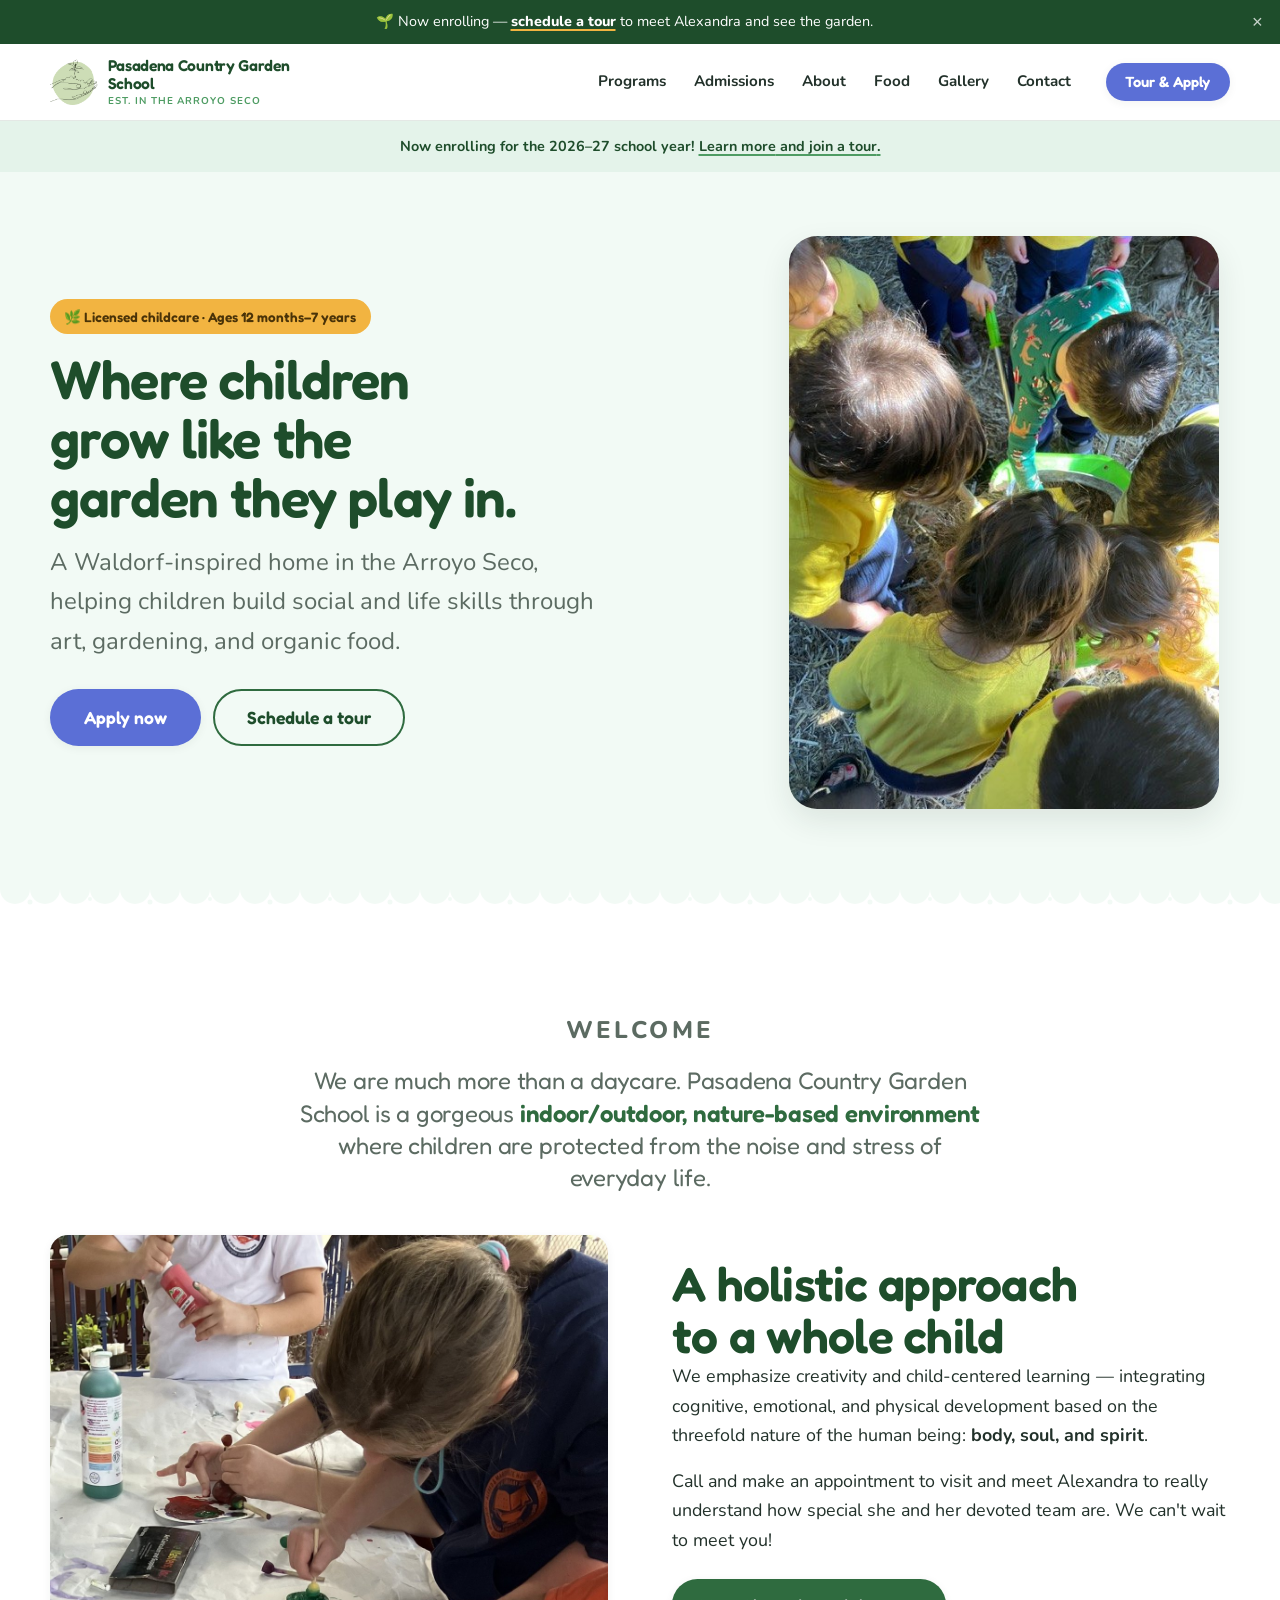
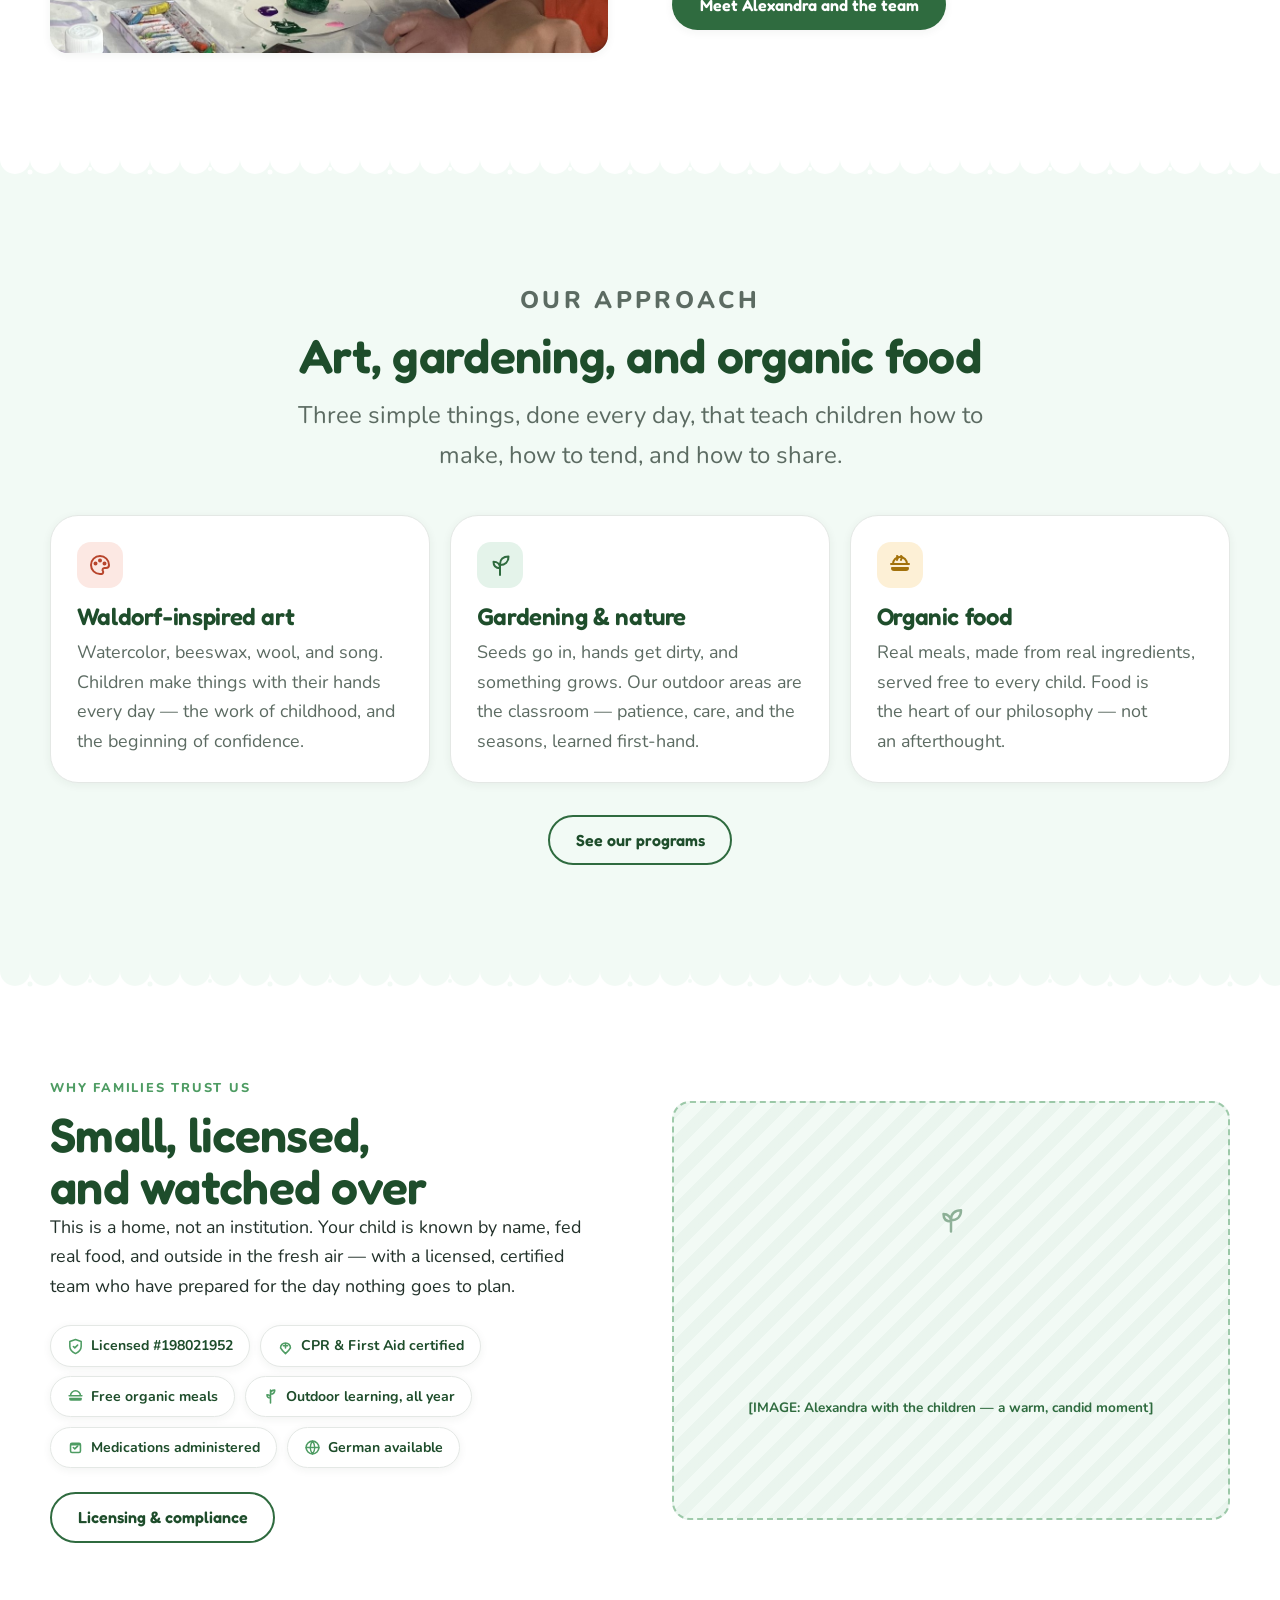
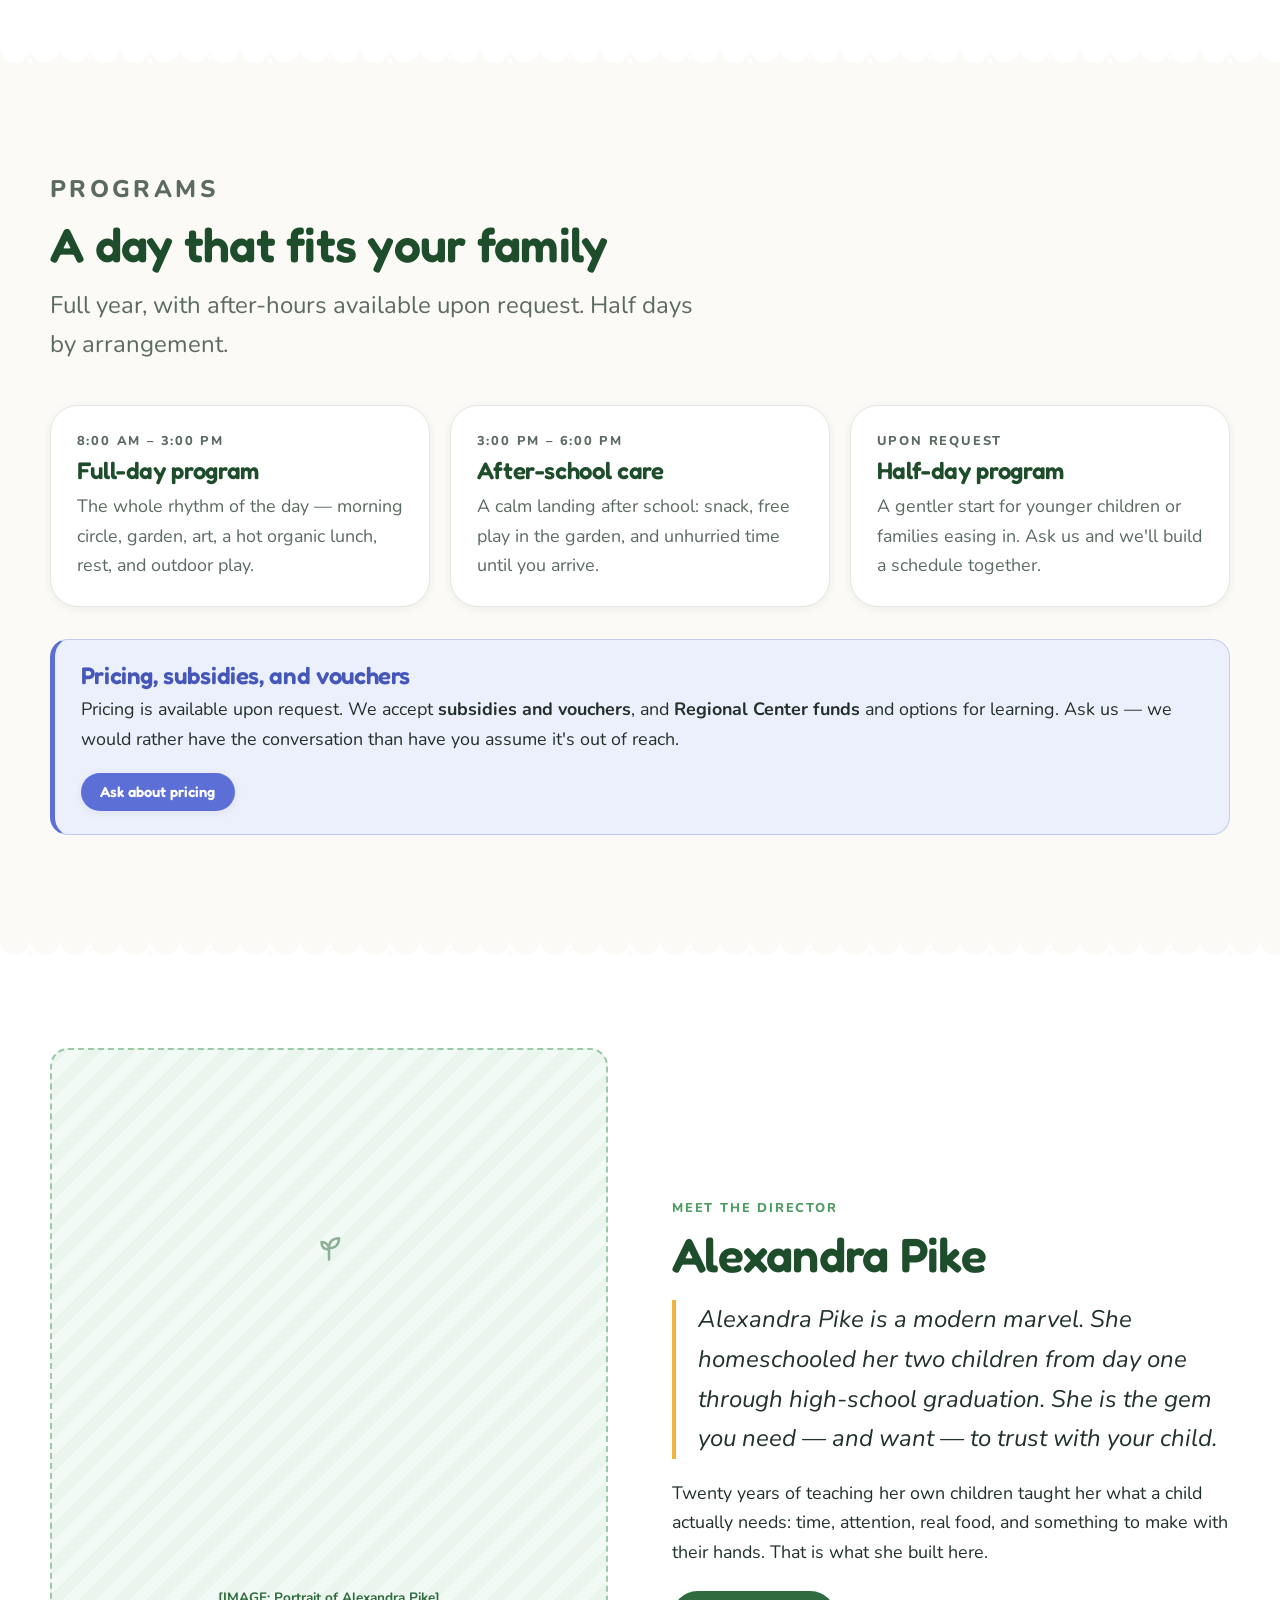
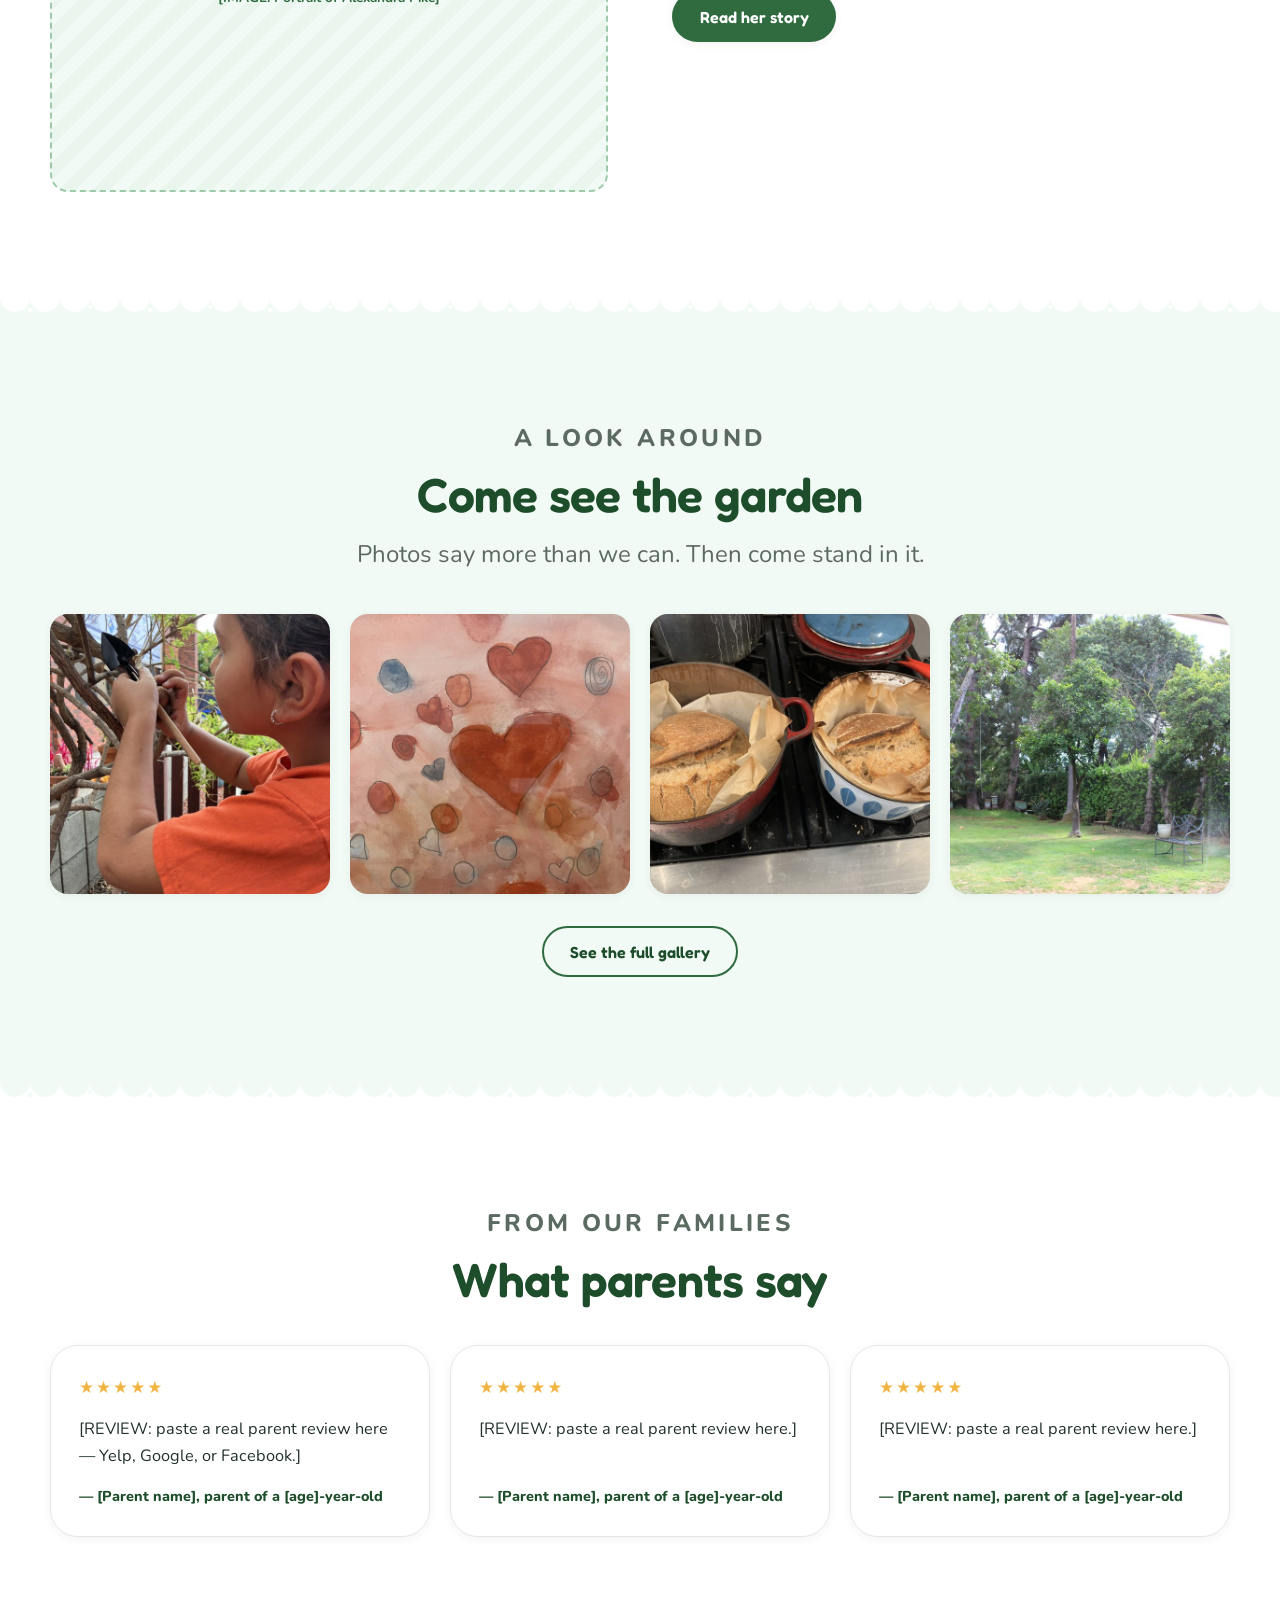
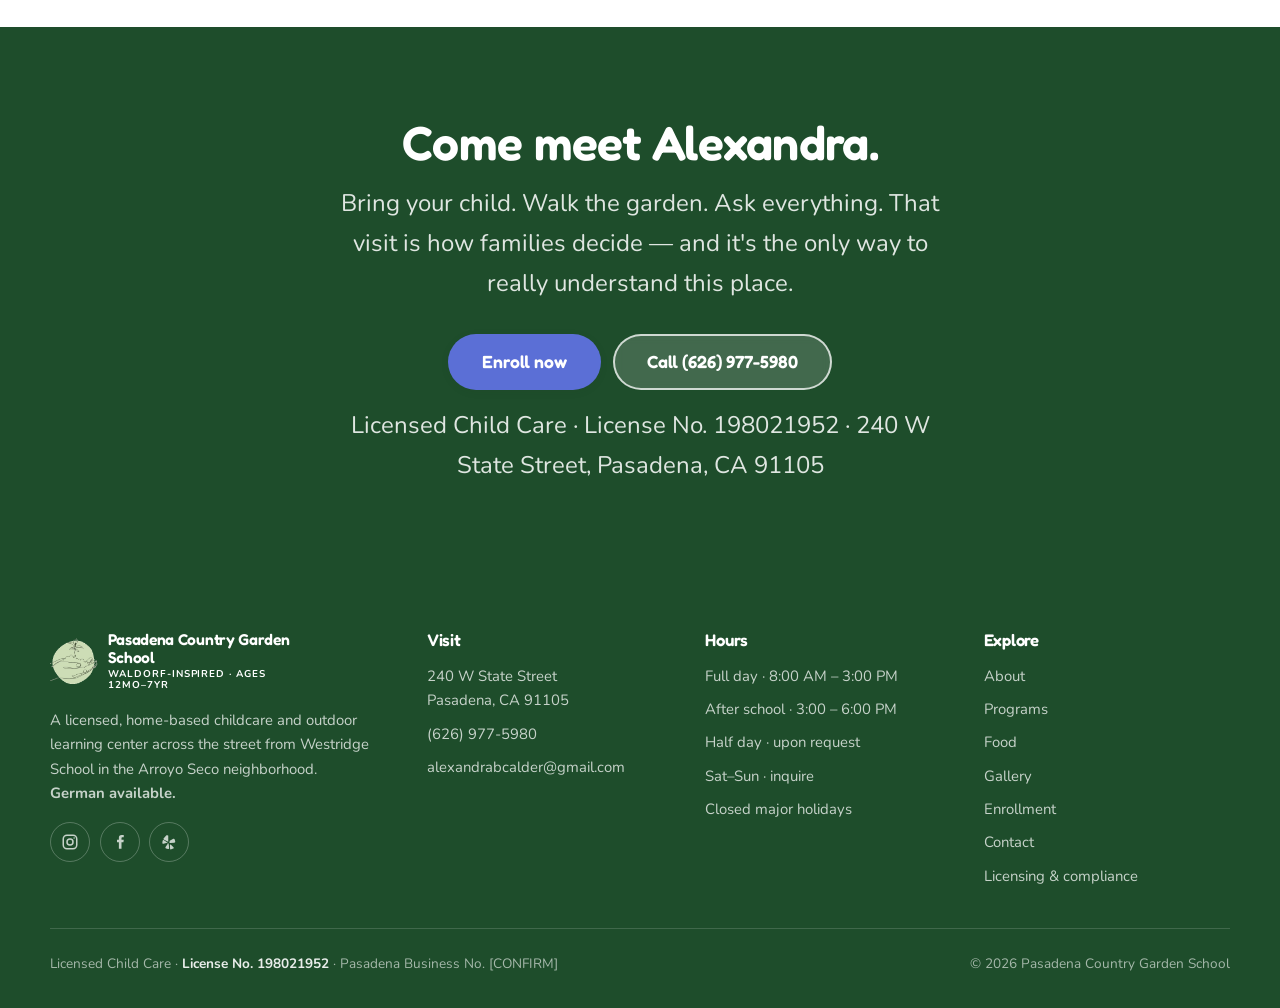
==== index.html @ c466c4c7 "Remove radishes and garden-beds-walkway; shift the treehouse crop right Gallery is now 13 photos. Bo" ====
<!DOCTYPE html>
<html lang="en">
<head>
<meta charset="utf-8">
<meta name="viewport" content="width=device-width, initial-scale=1">
<title>Pasadena Country Garden School | Waldorf-Inspired Preschool &amp; Outdoor Learning in Pasadena, CA</title>
<meta name="description" content="A Waldorf-inspired, nature-based licensed childcare &amp; preschool in Pasadena (Arroyo Seco) — art, gardening, organic food, ages 12mo–7yr. German available. Schedule a tour.">
<link rel="canonical" href="https://pasadenacountrygardenschool.com/">
<meta property="og:type" content="website">
<meta property="og:title" content="Pasadena Country Garden School | Waldorf-Inspired Preschool in Pasadena, CA">
<meta property="og:description" content="More than a daycare — a nature-based haven where children build social and life skills through Waldorf-inspired art, gardening, and organic food. Ages 12 months–7 years.">
<meta property="og:image" content="https://pasadenacountrygardenschool.com/assets/img/og-card.jpg">
<meta name="theme-color" content="#2f6b3f">
<link rel="icon" href="assets/img/favicon-32.png" sizes="32x32">
<link rel="apple-touch-icon" href="assets/img/favicon-180.png">
<link rel="preconnect" href="https://fonts.googleapis.com">
<link rel="preconnect" href="https://fonts.gstatic.com" crossorigin>
<link href="https://fonts.googleapis.com/css2?family=Fredoka:wght@400;500;600&family=Nunito:ital,wght@0,400;0,700;0,800;1,400&display=swap" rel="stylesheet">
<link rel="stylesheet" href="assets/css/styles.css">
<!-- Scroll reveals are gated on this class, so content stays visible if JS never runs. -->
<script>document.documentElement.classList.add("js");</script>
<script type="application/ld+json">
{
  "@context": "https://schema.org",
  "@type": ["Preschool", "ChildCare"],
  "name": "Pasadena Country Garden School",
  "description": "Waldorf-inspired, home-based licensed childcare and outdoor learning center serving children 12 months to 7 years in the Arroyo Seco neighborhood of Pasadena.",
  "url": "https://pasadenacountrygardenschool.com/",
  "telephone": "+1-626-977-5980",
  "email": "alexandrabcalder@gmail.com",
  "image": "https://pasadenacountrygardenschool.com/assets/img/pcgs-logo.jpg",
  "address": {
    "@type": "PostalAddress",
    "streetAddress": "240 W State Street",
    "addressLocality": "Pasadena",
    "addressRegion": "CA",
    "postalCode": "91105",
    "addressCountry": "US"
  },
  "geo": { "@type": "GeoCoordinates", "latitude": 34.1255, "longitude": -118.1555 },
  "founder": { "@type": "Person", "name": "Alexandra Pike", "jobTitle": "Owner &amp; Director" },
  "areaServed": "Pasadena, California",
  "knowsLanguage": ["en", "de"],
  "identifier": {
    "@type": "PropertyValue",
    "name": "California Child Care License Number",
    "value": "198021952"
  },
  "audience": {
    "@type": "PeopleAudience",
    "suggestedMinAge": 1,
    "suggestedMaxAge": 7
  },
  "openingHoursSpecification": [{
    "@type": "OpeningHoursSpecification",
    "dayOfWeek": ["Monday", "Tuesday", "Wednesday", "Thursday", "Friday"],
    "opens": "08:00",
    "closes": "18:00"
  }]
}
</script>
</head>
<body>
<a class="skip-link" href="#main">Skip to content</a>

<!-- ═══ ANNOUNCEMENT BAR ═══════════════════════════════════════════════════
     EDIT ME: change the text below whenever you have news. When an Open House
     is scheduled, put the date here. Parents who dismiss it will see it again
     as soon as you change the wording.
     ════════════════════════════════════════════════════════════════════ -->
<div class="announce" data-announce>
  <div class="announce__inner">
    <p>🌱 Now enrolling — <a href="contact.html">schedule a tour</a><span class="u-sm-hide"> to meet Alexandra and see the garden</span>.</p>
    <button class="announce__close" data-announce-close aria-label="Dismiss announcement">&times;</button>
  </div>
</div>

<header class="header">
  <div class="wrap header__inner">
    <a class="logo" href="index.html" aria-label="Pasadena Country Garden School — home">
      <img class="logo__mark" src="assets/img/logo-mark.png" alt="" width="167" height="160">
      <span class="logo__text">Pasadena Country Garden School<span>Est. in the Arroyo Seco</span></span>
    </a>

    <button class="nav-toggle" data-nav-toggle aria-expanded="false" aria-controls="nav" aria-label="Open menu"><span></span></button>

    <nav class="nav" id="nav" data-nav aria-label="Main">
      <a href="programs.html">Programs</a>
      <a href="registration.html">Admissions</a>
      <a href="about.html">About</a>
      <a href="food.html">Food</a>
      <a href="gallery.html">Gallery</a>
      <a href="contact.html">Contact</a>
      <a class="btn btn--primary btn--sm" href="https://schools.mybrightwheel.com/forms/53537db1-8987-4338-88eb-092476c12521/self-service" target="_blank" rel="noopener">Tour &amp; Apply</a>
    </nav>

    <a class="btn btn--primary btn--sm btn--nav" href="https://schools.mybrightwheel.com/forms/53537db1-8987-4338-88eb-092476c12521/self-service" target="_blank" rel="noopener">Tour &amp; Apply</a>
  </div>
</header>

<!-- Mint enrolling strip -->
<div class="strip">
  Now enrolling for<span class="u-sm-hide"> the</span> 2026–27<span class="u-sm-hide"> school year</span>! <a href="registration.html">Learn more<span class="u-sm-hide"> and join a tour</span>.</a>
</div>

<main id="main">

  <!-- ═══ HERO ══════════════════════════════════════════════════════════ -->
  <section class="hero">
    <div class="wrap hero__inner">
      <div class="hero__body">
        <p class="hero__eyebrow">🌿 Licensed childcare · Ages 12 months–7 years</p>
        <h1>Where children grow like the garden they play in.</h1>
        <p class="hero__sub">A Waldorf-inspired home in the Arroyo Seco, helping children build social and life skills through art, gardening, and organic food.</p>
        <div class="hero__cta">
          <a class="btn btn--primary btn--lg" href="https://schools.mybrightwheel.com/forms/53537db1-8987-4338-88eb-092476c12521/self-service" target="_blank" rel="noopener">Apply now</a>
          <a class="btn btn--outline btn--lg" href="contact.html">Schedule a tour</a>
        </div>
      </div>
      <figure class="hero__figure">
        <!-- Shown whole and uncropped. Swap the src for a higher-resolution
             original of this shot if one turns up — nothing else needs to change. -->
        <img src="assets/img/hero-lots-of-heads.jpg"
             alt="Children in yellow shirts crowded around a wheelbarrow, digging together in the garden"
             width="480" height="640" fetchpriority="high">
      </figure>
    </div>
  </section>

  <div class="gardenrow" style="--row-over: var(--green-050); --row-under: var(--white);" aria-hidden="true"></div>

  <!-- ═══ MORE THAN A DAYCARE ═══════════════════════════════════════════ -->
  <section class="section">
    <div class="wrap">
      <div class="section__head section__head--center" data-reveal>
        <p class="eyebrow">Welcome</p>
        <p class="message">We are much more than a daycare. Pasadena Country Garden School is a gorgeous <strong>indoor/outdoor, nature-based environment</strong> where children are protected from the noise and stress of everyday life.</p>
      </div>
      <div class="split" data-reveal>
        <div class="split__media">
          <img class="photo" src="assets/img/children-painting.jpg"
               alt="Two children painting at the art table, one leaning in to load a brush with green paint beside a palette of colours"
               width="1200" height="900" loading="lazy">
        </div>
        <div class="split__body">
          <h2>A holistic approach to a whole child</h2>
          <p>We emphasize creativity and child-centered learning — integrating cognitive, emotional, and physical development based on the threefold nature of the human being: <strong>body, soul, and spirit</strong>.</p>
          <p>Call and make an appointment to visit and meet Alexandra to really understand how special she and her devoted team are. We can't wait to meet you!</p>
          <a class="btn btn--green" href="about.html">Meet Alexandra and the team</a>
        </div>
      </div>
    </div>
  </section>

  <div class="gardenrow" style="--row-over: var(--white); --row-under: var(--green-050);" aria-hidden="true"></div>

  <!-- ═══ THE THREE ROOTS: ART · GARDENING · FOOD ═══════════════════════ -->
  <section class="section section--tint">
    <div class="wrap">
      <div class="section__head section__head--center" data-reveal>
        <p class="eyebrow">Our approach</p>
        <h2>Art, gardening, and organic food</h2>
        <p>Three simple things, done every day, that teach children how to make, how to tend, and how to share.</p>
      </div>
      <div class="grid grid--3" data-reveal>
        <article class="card card--lift">
          <div class="card__icon card__icon--coral">
            <svg viewBox="0 0 24 24" fill="none" stroke="currentColor" stroke-width="2" stroke-linecap="round" stroke-linejoin="round" aria-hidden="true"><path d="M12 21a9 9 0 1 1 9-9c0 1.7-1.3 3-3 3h-1.5a2 2 0 0 0-1.4 3.4A2 2 0 0 1 13.7 21H12Z"/><circle cx="7.5" cy="10.5" r="1"/><circle cx="12" cy="7.5" r="1"/><circle cx="16.5" cy="10.5" r="1"/></svg>
          </div>
          <h3>Waldorf-inspired art</h3>
          <p>Watercolor, beeswax, wool, and song. Children make things with their hands every day — the work of childhood, and the beginning of confidence.</p>
        </article>
        <article class="card card--lift">
          <div class="card__icon">
            <svg viewBox="0 0 24 24" fill="none" stroke="currentColor" stroke-width="2" stroke-linecap="round" stroke-linejoin="round" aria-hidden="true"><path d="M12 22V11"/><path d="M12 11c0-4.4 3.2-7.5 8.5-7.5 0 5.3-3.2 8.5-8.5 8.5Z"/><path d="M12 15c0-3.6-2.6-6.2-6.5-6.2 0 4.1 2.6 6.4 6.5 6.4Z"/></svg>
          </div>
          <h3>Gardening &amp; nature</h3>
          <p>Seeds go in, hands get dirty, and something grows. Our outdoor areas are the classroom — patience, care, and the seasons, learned first-hand.</p>
        </article>
        <article class="card card--lift">
          <div class="card__icon card__icon--sun">
            <svg viewBox="0 0 24 24" fill="none" stroke="currentColor" stroke-width="2" stroke-linecap="round" stroke-linejoin="round" aria-hidden="true"><path d="M3 11h18"/><path d="M5 11a7 7 0 0 1 14 0"/><path d="M4 15h16a2 2 0 0 1-2 2H6a2 2 0 0 1-2-2Z"/><path d="M9 7c0-1 1-1.5 1-2.5S9 3 9 3"/><path d="M13 7c0-1 1-1.5 1-2.5S13 3 13 3"/></svg>
          </div>
          <h3>Organic food</h3>
          <p>Real meals, made from real ingredients, served free to every child. Food is the heart of our philosophy — not an afterthought.</p>
        </article>
      </div>
      <p style="text-align:center;margin-top:2rem" data-reveal>
        <a class="btn btn--outline" href="programs.html">See our programs</a>
      </p>
    </div>
  </section>

  <div class="gardenrow" style="--row-over: var(--green-050); --row-under: var(--white);" aria-hidden="true"></div>

  <!-- ═══ WHY FAMILIES TRUST US ════════════════════════════════════════ -->
  <section class="section">
    <div class="wrap">
      <div class="split split--media-right">
        <div class="split__media" data-reveal>
          <!-- [IMAGE: Alexandra with children, or a warm classroom moment] -->
          <div class="ph ph--4x3">[IMAGE: Alexandra with the children — a warm, candid moment]</div>
        </div>
        <div class="split__body" data-reveal>
          <p class="eyebrow">Why families trust us</p>
          <h2>Small, licensed, and watched over</h2>
          <p>This is a home, not an institution. Your child is known by name, fed real food, and outside in the fresh air — with a licensed, certified team who have prepared for the day nothing goes to plan.</p>
          <div class="trust" style="margin-top:1.5rem">
            <span class="badge"><svg viewBox="0 0 24 24" fill="none" stroke="currentColor" stroke-width="2.2" stroke-linecap="round" stroke-linejoin="round" aria-hidden="true"><path d="M12 22s8-4 8-10V5l-8-3-8 3v7c0 6 8 10 8 10Z"/><path d="m9 12 2 2 4-4"/></svg>Licensed #198021952</span>
            <span class="badge"><svg viewBox="0 0 24 24" fill="none" stroke="currentColor" stroke-width="2.2" stroke-linecap="round" stroke-linejoin="round" aria-hidden="true"><path d="M19 14c-1.5 3-7 8-7 8s-5.5-5-7-8a7 7 0 1 1 14 0Z"/><path d="M12 8v6M9 11h6"/></svg>CPR &amp; First Aid certified</span>
            <span class="badge"><svg viewBox="0 0 24 24" fill="none" stroke="currentColor" stroke-width="2.2" stroke-linecap="round" stroke-linejoin="round" aria-hidden="true"><path d="M3 11h18M5 11a7 7 0 0 1 14 0M4 15h16a2 2 0 0 1-2 2H6a2 2 0 0 1-2-2Z"/></svg>Free organic meals</span>
            <span class="badge"><svg viewBox="0 0 24 24" fill="none" stroke="currentColor" stroke-width="2.2" stroke-linecap="round" stroke-linejoin="round" aria-hidden="true"><path d="M12 3v18M12 8c0-3 2.5-5 6-5 0 3.5-2.5 5.5-6 5.5ZM12 14c0-2.6-2-4.5-5-4.5 0 3 2 4.7 5 4.7Z"/></svg>Outdoor learning, all year</span>
            <span class="badge"><svg viewBox="0 0 24 24" fill="none" stroke="currentColor" stroke-width="2.2" stroke-linecap="round" stroke-linejoin="round" aria-hidden="true"><path d="M5 8h14M5 8a2 2 0 0 1 2-2h10a2 2 0 0 1 2 2v9a2 2 0 0 1-2 2H7a2 2 0 0 1-2-2Z"/><path d="m9 12 2 2 4-4"/></svg>Medications administered</span>
            <span class="badge"><svg viewBox="0 0 24 24" fill="none" stroke="currentColor" stroke-width="2.2" stroke-linecap="round" stroke-linejoin="round" aria-hidden="true"><circle cx="12" cy="12" r="9"/><path d="M3 12h18M12 3a15 15 0 0 1 0 18 15 15 0 0 1 0-18Z"/></svg>German available</span>
          </div>
          <a class="btn btn--outline" href="licensing.html" style="margin-top:1.5rem">Licensing &amp; compliance</a>
        </div>
      </div>
    </div>
  </section>

  <div class="gardenrow" style="--row-over: var(--white); --row-under: var(--cream);" aria-hidden="true"></div>

  <!-- ═══ PROGRAMS SNAPSHOT ════════════════════════════════════════════ -->
  <section class="section section--cream">
    <div class="wrap">
      <div class="section__head" data-reveal>
        <p class="eyebrow">Programs</p>
        <h2>A day that fits your family</h2>
        <p>Full year, with after-hours available upon request. Half days by arrangement.</p>
      </div>
      <div class="grid grid--3" data-reveal>
        <article class="card card--lift">
          <p class="eyebrow" style="margin-bottom:0.35rem">8:00 AM – 3:00 PM</p>
          <h3>Full-day program</h3>
          <p>The whole rhythm of the day — morning circle, garden, art, a hot organic lunch, rest, and outdoor play.</p>
        </article>
        <article class="card card--lift">
          <p class="eyebrow" style="margin-bottom:0.35rem">3:00 PM – 6:00 PM</p>
          <h3>After-school care</h3>
          <p>A calm landing after school: snack, free play in the garden, and unhurried time until you arrive.</p>
        </article>
        <article class="card card--lift">
          <p class="eyebrow" style="margin-bottom:0.35rem">Upon request</p>
          <h3>Half-day program</h3>
          <p>A gentler start for younger children or families easing in. Ask us and we'll build a schedule together.</p>
        </article>
      </div>
      <div class="callout" style="margin-top:2rem" data-reveal>
        <h3>Pricing, subsidies, and vouchers</h3>
        <p>Pricing is available upon request. We accept <strong>subsidies and vouchers</strong>, and <strong>Regional Center funds</strong> and options for learning. Ask us — we would rather have the conversation than have you assume it's out of reach.</p>
        <p><a class="btn btn--primary btn--sm" href="contact.html" style="margin-top:0.5rem">Ask about pricing</a></p>
      </div>
    </div>
  </section>

  <div class="gardenrow" style="--row-over: var(--cream); --row-under: var(--white);" aria-hidden="true"></div>

  <!-- ═══ MEET ALEXANDRA ═══════════════════════════════════════════════ -->
  <section class="section">
    <div class="wrap">
      <div class="split">
        <div class="split__media" data-reveal>
          <!-- [IMAGE: Portrait of Alexandra Pike, 3:4 portrait crop] -->
          <div class="ph ph--3x4">[IMAGE: Portrait of Alexandra Pike]</div>
        </div>
        <div class="split__body" data-reveal>
          <p class="eyebrow">Meet the director</p>
          <h2>Alexandra Pike</h2>
          <blockquote class="pull" style="margin-top:1.25rem">Alexandra Pike is a modern marvel. She homeschooled her two children from day one through high-school graduation. She is the gem you need — and want — to trust with your child.</blockquote>
          <p style="margin-top:1.25rem">Twenty years of teaching her own children taught her what a child actually needs: time, attention, real food, and something to make with their hands. That is what she built here.</p>
          <a class="btn btn--green" href="about.html">Read her story</a>
        </div>
      </div>
    </div>
  </section>

  <div class="gardenrow" style="--row-over: var(--white); --row-under: var(--green-050);" aria-hidden="true"></div>

  <!-- ═══ GALLERY TEASER ═══════════════════════════════════════════════ -->
  <section class="section section--tint">
    <div class="wrap">
      <div class="section__head section__head--center" data-reveal>
        <p class="eyebrow">A look around</p>
        <h2>Come see the garden</h2>
        <p>Photos say more than we can. Then come stand in it.</p>
      </div>
      <div class="grid grid--4" data-reveal>
        <img class="photo" src="assets/img/gallery/child-pruning-thumb.jpg" alt="A child pruning in the garden with real tools" width="600" height="600" loading="lazy" decoding="async">
        <img class="photo" src="assets/img/gallery/watercolor-hearts-thumb.jpg" alt="Watercolour hearts from the art table" width="600" height="600" loading="lazy" decoding="async">
        <img class="photo" src="assets/img/gallery/fresh-bread-thumb.jpg" alt="Bread, straight out of the oven" width="600" height="600" loading="lazy" decoding="async">
        <img class="photo" src="assets/img/gallery/backyard-treehouse-thumb.jpg" alt="The backyard lawn, with the beehives along the hedge" width="600" height="600" loading="lazy" decoding="async">
      </div>
      <p style="text-align:center;margin-top:2rem" data-reveal>
        <a class="btn btn--outline" href="gallery.html">See the full gallery</a>
      </p>
    </div>
  </section>

  <div class="gardenrow" style="--row-over: var(--green-050); --row-under: var(--white);" aria-hidden="true"></div>

  <!-- ═══ REVIEWS ══════════════════════════════════════════════════════ -->
  <section class="section">
    <div class="wrap">
      <div class="section__head section__head--center" data-reveal>
        <p class="eyebrow">From our families</p>
        <h2>What parents say</h2>
      </div>
      <!-- REPLACE: paste real reviews from Yelp / Google / Facebook below.
           Keep the reviewer's own words and first name + last initial. -->
      <div class="grid grid--3" data-reveal>
        <figure class="review">
          <div class="review__stars" aria-label="5 out of 5 stars">★★★★★</div>
          <blockquote><p>[REVIEW: paste a real parent review here — Yelp, Google, or Facebook.]</p></blockquote>
          <cite>— [Parent name], parent of a [age]-year-old</cite>
        </figure>
        <figure class="review">
          <div class="review__stars" aria-label="5 out of 5 stars">★★★★★</div>
          <blockquote><p>[REVIEW: paste a real parent review here.]</p></blockquote>
          <cite>— [Parent name], parent of a [age]-year-old</cite>
        </figure>
        <figure class="review">
          <div class="review__stars" aria-label="5 out of 5 stars">★★★★★</div>
          <blockquote><p>[REVIEW: paste a real parent review here.]</p></blockquote>
          <cite>— [Parent name], parent of a [age]-year-old</cite>
        </figure>
      </div>
    </div>
  </section>

  <!-- ═══ CLOSING CTA ══════════════════════════════════════════════════ -->
  <section class="ctaband">
    <div class="wrap">
      <h2>Come meet Alexandra.</h2>
      <p>Bring your child. Walk the garden. Ask everything. That visit is how families decide — and it's the only way to really understand this place.</p>
      <div class="ctaband__cta">
        <a class="btn btn--primary btn--lg" href="https://schools.mybrightwheel.com/forms/53537db1-8987-4338-88eb-092476c12521/self-service" target="_blank" rel="noopener">Enroll now</a>
        <a class="btn btn--ghost-light btn--lg" href="tel:+16269775980">Call (626)&nbsp;977-5980</a>
      </div>
      <p class="ctaband__note">Licensed Child Care · License No. 198021952 · 240 W State Street, Pasadena, CA 91105</p>
    </div>
  </section>

</main>

<footer class="footer">
  <div class="wrap">
    <div class="footer__grid">
      <div>
        <div class="footer__logo">
          <img class="logo__mark" src="assets/img/logo-mark.png" alt="" width="167" height="160">
          <span class="logo__text">Pasadena Country Garden School<span>Waldorf-inspired · Ages 12mo–7yr</span></span>
        </div>
        <p>A licensed, home-based childcare and outdoor learning center across the street from Westridge School in the Arroyo Seco neighborhood. <strong>German available.</strong></p>
        <div class="footer__social">
          <!-- REPLACE href with the real profile URLs -->
          <a href="#" aria-label="Instagram"><svg viewBox="0 0 24 24" fill="none" stroke="currentColor" stroke-width="2" aria-hidden="true"><rect x="3" y="3" width="18" height="18" rx="5"/><circle cx="12" cy="12" r="4"/><circle cx="17.5" cy="6.5" r="1" fill="currentColor" stroke="none"/></svg></a>
          <a href="#" aria-label="Facebook"><svg viewBox="0 0 24 24" fill="currentColor" aria-hidden="true"><path d="M14 9V7c0-1 .3-1.5 1.5-1.5H17V2.5h-2.7C11.4 2.5 10.5 4 10.5 6.4V9H8v3.2h2.5V21H14v-8.8h2.6l.4-3.2H14Z"/></svg></a>
          <a href="#" aria-label="Yelp"><svg viewBox="0 0 24 24" fill="currentColor" aria-hidden="true"><path d="M11 3.5v8.2L5.4 8.9C4.6 8.5 4.5 7.6 5 7L8 3.5c.5-.6 1.4-.7 2.1-.4l.4.2c.3.1.5.2.5.2Zm2 6.9 4.8-2.6c.8-.4 1.6.1 1.8.9l.7 2.6c.2.8-.4 1.6-1.3 1.6l-5.4.3c-.9 0-1.4-1-.9-1.7l.3-1.1Zm-1.4 4.3.6 5.4c.1.9-.7 1.5-1.5 1.3l-2.6-.7c-.8-.2-1.2-1.2-.7-1.9l3-4.5c.5-.7 1.6-.5 1.7.4h-.5Zm2.9.9 3.5 3.3c.6.6.4 1.6-.4 1.9l-2.5 1c-.8.3-1.7-.3-1.7-1.2l-.2-4.3c0-.9 1-1.4 1.7-.9l-.4.2ZM9.6 12.9l-4.9 1.5c-.9.3-1.7-.5-1.6-1.4l.4-2.6c.1-.9 1.1-1.4 1.8-.9l4.5 3c.7.5.5 1.5-.2 1.4Z"/></svg></a>
        </div>
      </div>
      <div>
        <h3>Visit</h3>
        <ul>
          <li><a href="https://maps.google.com/?q=240+W+State+Street+Pasadena+CA+91105" target="_blank" rel="noopener">240 W State Street<br>Pasadena, CA 91105</a></li>
          <li><a href="tel:+16269775980">(626)&nbsp;977-5980</a></li>
          <li><a href="mailto:alexandrabcalder@gmail.com">alexandrabcalder@gmail.com</a></li>
        </ul>
      </div>
      <div>
        <h3>Hours</h3>
        <ul>
          <li>Full day · 8:00 AM – 3:00 PM</li>
          <li>After school · 3:00 – 6:00 PM</li>
          <li>Half day · upon request</li>
          <li>Sat–Sun · inquire</li>
          <li>Closed major holidays</li>
        </ul>
      </div>
      <div>
        <h3>Explore</h3>
        <ul>
          <li><a href="about.html">About</a></li>
          <li><a href="programs.html">Programs</a></li>
          <li><a href="food.html">Food</a></li>
          <li><a href="gallery.html">Gallery</a></li>
          <li><a href="registration.html">Enrollment</a></li>
          <li><a href="contact.html">Contact</a></li>
          <li><a href="licensing.html">Licensing &amp; compliance</a></li>
        </ul>
      </div>
    </div>
    <div class="footer__license">
      <p>Licensed Child Care · <strong>License No. 198021952</strong> · Pasadena Business No. [CONFIRM]</p>
      <p>&copy; <span data-year>2026</span> Pasadena Country Garden School</p>
    </div>
  </div>
</footer>

<!-- Sticky mobile action bar -->
<div class="actionbar">
  <a class="btn btn--outline" href="tel:+16269775980">Call</a>
  <a class="btn btn--primary" href="https://schools.mybrightwheel.com/forms/53537db1-8987-4338-88eb-092476c12521/self-service" target="_blank" rel="noopener">Enroll now</a>
</div>

<script src="assets/js/main.js" defer></script>
</body>
</html>
---- assets/css/styles.css ----
/* ==========================================================================
   Pasadena Country Garden School — styles.css
   Palette: garden green (brand) · periwinkle (primary CTA) · mint (enroll strip)
   Type:    Fredoka (display) · Nunito (body)
   ========================================================================== */

/* --- Tokens --------------------------------------------------------------- */
:root {
  /* Color */
  --green-900: #1e4d2b;
  --green-700: #2f6b3f;   /* brand */
  --green-500: #4e9c63;
  --green-100: #e4f3ea;   /* mint */
  --green-050: #f2faf5;

  --peri-700: #4557b8;
  --peri-600: #5b6fd6;    /* primary CTA */
  --peri-100: #eceffc;

  --sun: #f2b441;
  --coral: #e8735a;

  --ink: #22312a;
  --muted: #5c6b62;
  --line: #e4e8e5;
  --white: #ffffff;
  --cream: #fbfaf6;

  /* Type */
  --display: "Fredoka", "Baloo 2", system-ui, sans-serif;
  --body: "Nunito", system-ui, -apple-system, "Segoe UI", sans-serif;

  --step--1: clamp(0.83rem, 0.8rem + 0.15vw, 0.9rem);
  --step-0:  clamp(1rem, 0.96rem + 0.2vw, 1.12rem);
  --step-1:  clamp(1.2rem, 1.1rem + 0.5vw, 1.5rem);
  --step-2:  clamp(1.5rem, 1.3rem + 1vw, 2.1rem);
  --step-3:  clamp(1.9rem, 1.5rem + 2vw, 3rem);
  --step-4:  clamp(2.3rem, 1.6rem + 3.4vw, 4.4rem);

  /* Space & shape */
  --gap: 1.25rem;
  --pad-section: clamp(3.5rem, 7vw, 6rem);
  --wrap: 1180px;
  --r-sm: 10px;
  --r-md: 18px;
  --r-lg: 28px;
  --shadow-1: 0 2px 10px rgba(34, 49, 42, 0.06);
  --shadow-2: 0 12px 30px rgba(34, 49, 42, 0.1);

  --header-h: 76px;
}

/* --- Reset ---------------------------------------------------------------- */
*, *::before, *::after { box-sizing: border-box; }
* { margin: 0; }

html { scroll-behavior: smooth; scroll-padding-top: calc(var(--header-h) + 1rem); }

body {
  font-family: var(--body);
  font-size: var(--step-0);
  line-height: 1.65;
  color: var(--ink);
  background: var(--white);
  -webkit-font-smoothing: antialiased;
  /* room for the sticky mobile action bar */
  padding-bottom: env(safe-area-inset-bottom);
}

img, svg { display: block; max-width: 100%; }
a { color: var(--green-700); text-decoration-thickness: 2px; text-underline-offset: 3px; }
ul, ol { padding-left: 1.15rem; }
li + li { margin-top: 0.4rem; }

h1, h2, h3, h4 {
  font-family: var(--display);
  font-weight: 600;
  line-height: 1.08;
  letter-spacing: -0.015em;
  color: var(--green-900);
  text-wrap: balance;
}
h1 { font-size: var(--step-4); }
h2 { font-size: var(--step-3); }
h3 { font-size: var(--step-1); }
p { text-wrap: pretty; }

:focus-visible {
  outline: 3px solid var(--peri-600);
  outline-offset: 3px;
  border-radius: 4px;
}

.skip-link {
  position: absolute;
  left: 1rem;
  top: -100px;
  z-index: 200;
  background: var(--peri-600);
  color: #fff;
  padding: 0.7rem 1.1rem;
  border-radius: 0 0 var(--r-sm) var(--r-sm);
  font-weight: 700;
  transition: top 0.15s;
}
.skip-link:focus { top: 0; }

.wrap { width: min(100% - 2.5rem, var(--wrap)); margin-inline: auto; }
.sr-only {
  position: absolute; width: 1px; height: 1px; overflow: hidden;
  clip: rect(0 0 0 0); clip-path: inset(50%); white-space: nowrap;
}
/* Trims the tail off announcement copy on phones, where the announce bar and
   the enrolling strip otherwise burn ~135px saying "now enrolling" twice. */
@media (max-width: 560px) { .u-sm-hide { display: none; } }

/* --- Buttons -------------------------------------------------------------- */
.btn {
  display: inline-flex;
  align-items: center;
  justify-content: center;
  gap: 0.5rem;
  font-family: var(--display);
  font-weight: 600;
  font-size: 1rem;
  line-height: 1;
  padding: 0.95rem 1.6rem;
  border: 2px solid transparent;
  border-radius: 999px;
  text-decoration: none;
  cursor: pointer;
  transition: transform 0.15s ease, background-color 0.15s ease, box-shadow 0.15s ease;
}
.btn:hover { transform: translateY(-2px); }

.btn--primary { background: var(--peri-600); color: #fff; box-shadow: var(--shadow-1); }
.btn--primary:hover { background: var(--peri-700); box-shadow: var(--shadow-2); }

.btn--green { background: var(--green-700); color: #fff; box-shadow: var(--shadow-1); }
.btn--green:hover { background: var(--green-900); box-shadow: var(--shadow-2); }

.btn--outline { background: transparent; color: var(--green-900); border-color: var(--green-700); }
.btn--outline:hover { background: var(--green-050); }

.btn--ghost-light { background: rgba(255, 255, 255, 0.16); color: #fff; border-color: rgba(255, 255, 255, 0.75); backdrop-filter: blur(4px); }
.btn--ghost-light:hover { background: rgba(255, 255, 255, 0.28); }

.btn--sm { padding: 0.6rem 1.1rem; font-size: 0.92rem; }
.btn--lg { padding: 1.1rem 2rem; font-size: 1.1rem; }

/* --- Announcement bar (editable, dismissible) ----------------------------- */
.announce {
  background: var(--green-900);
  color: #fff;
  font-size: var(--step--1);
}
.announce[hidden] { display: none; }
.announce__inner {
  display: flex;
  align-items: center;
  justify-content: center;
  gap: 0.85rem;
  padding: 0.6rem 3rem 0.6rem 1rem;
  position: relative;
  text-align: center;
  min-height: 44px;
}
.announce p { margin: 0; }
.announce a { color: #fff; font-weight: 800; text-decoration-color: var(--sun); }
.announce a:hover { color: var(--sun); }
.announce__close {
  position: absolute;
  right: 0.35rem;
  top: 50%;
  transform: translateY(-50%);
  width: 34px; height: 34px;
  display: grid; place-items: center;
  background: none; border: 0; color: #fff;
  font-size: 1.15rem; line-height: 1; cursor: pointer;
  border-radius: 50%; opacity: 0.75;
}
.announce__close:hover { opacity: 1; background: rgba(255, 255, 255, 0.14); }

/* --- Header --------------------------------------------------------------- */
.header {
  position: sticky;
  top: 0;
  z-index: 100;
  background: rgba(255, 255, 255, 0.96);
  backdrop-filter: blur(10px);
  border-bottom: 1px solid var(--line);
}
.header__inner {
  display: flex;
  align-items: center;
  gap: 1rem;
  min-height: var(--header-h);
}
.logo {
  display: flex;
  align-items: center;
  gap: 0.6rem;
  text-decoration: none;
  margin-right: auto;
  flex-shrink: 0;
}
/* The real logo emblem (hand + seedling on a sage disc). It's slightly wider
   than tall, so height drives the size and width follows the art. */
.logo__mark { height: 46px; width: auto; flex-shrink: 0; }
.logo__text {
  font-family: var(--display);
  font-weight: 600;
  font-size: 0.98rem;
  line-height: 1.12;
  color: var(--green-900);
  letter-spacing: -0.02em;
  max-width: 21ch; /* two tidy lines, never four */
}
.logo__text span { display: block; font-size: 0.62rem; font-weight: 700; letter-spacing: 0.1em; text-transform: uppercase; color: var(--green-500); font-family: var(--body); margin-top: 3px; }
@media (max-width: 420px) {
  .logo__mark { height: 36px; }
  .logo__text { font-size: 0.86rem; max-width: 15ch; }
  .logo__text span { display: none; }
}

.nav { display: flex; align-items: center; gap: 0.35rem; }
/* The nav carries its own Tour & Apply for the mobile drawer; on desktop the
   header's standalone button is the one that shows. Exactly one, always. */
.nav > .btn { display: none; }
/* :not(.btn) throughout — the nav's Tour & Apply is a button, not a nav link,
   and these rules would otherwise out-specify .btn and flatten it. */
.nav a:not(.btn) {
  font-weight: 700;
  font-size: 0.95rem;
  color: var(--ink);
  text-decoration: none;
  padding: 0.5rem 0.7rem;
  border-radius: var(--r-sm);
}
.nav a:not(.btn):hover { background: var(--green-050); color: var(--green-900); }
.nav a:not(.btn)[aria-current="page"] { color: var(--green-700); box-shadow: inset 0 -3px 0 var(--sun); border-radius: 0; }

.header .btn { margin-left: 0.5rem; }

.nav-toggle {
  display: none;
  width: 44px; height: 44px;
  background: none;
  border: 2px solid var(--line);
  border-radius: var(--r-sm);
  cursor: pointer;
  padding: 0;
  place-items: center;
}
.nav-toggle span, .nav-toggle span::before, .nav-toggle span::after {
  content: "";
  display: block;
  width: 20px; height: 2.5px;
  background: var(--green-900);
  border-radius: 2px;
  transition: transform 0.2s ease, opacity 0.2s ease;
}
.nav-toggle span::before { transform: translateY(-6px); }
.nav-toggle span::after { transform: translateY(6px); }
.nav-toggle[aria-expanded="true"] span { background: transparent; }
.nav-toggle[aria-expanded="true"] span::before { transform: rotate(45deg); }
.nav-toggle[aria-expanded="true"] span::after { transform: rotate(-45deg); }

@media (max-width: 940px) {
  .nav-toggle { display: grid; }
  /* Anchored to the header, not the viewport: .header sets backdrop-filter,
     which makes it the containing block for fixed children — so the drawer is
     positioned absolutely and simply hangs off the header's bottom edge. */
  .nav {
    position: absolute;
    top: 100%;
    left: 0;
    right: 0;
    max-height: calc(100vh - var(--header-h));
    max-height: calc(100dvh - var(--header-h));
    flex-direction: column;
    align-items: stretch;
    gap: 0;
    background: #fff;
    border-top: 1px solid var(--line);
    box-shadow: var(--shadow-2);
    padding: 1rem 1.25rem 2rem;
    overflow-y: auto;
    /* Drops down in place rather than sliding in from the right: a drawer
       parked at translateX(100%) still counts toward scrollable overflow and
       makes the whole page scroll sideways on a phone. */
    visibility: hidden;
    opacity: 0;
    transform: translateY(-10px);
    transition: opacity 0.22s ease, transform 0.22s ease, visibility 0.22s;
  }
  .nav[data-open="true"] { visibility: visible; opacity: 1; transform: translateY(0); }
  .nav a:not(.btn) { padding: 0.9rem 0.5rem; font-size: 1.05rem; border-bottom: 1px solid var(--line); border-radius: 0; }
  .nav a:not(.btn)[aria-current="page"] { box-shadow: none; color: var(--green-700); }
  .nav > .btn { display: inline-flex; margin: 1.25rem 0 0; border-bottom: 0; }
  .header__inner > .btn--nav { display: none; }
}

/* --- Mint "now enrolling" strip ------------------------------------------- */
.strip {
  background: var(--green-100);
  color: var(--green-900);
  text-align: center;
  padding: 0.85rem 1rem;
  font-weight: 700;
  font-size: var(--step--1);
}
.strip a { color: var(--green-900); text-decoration-color: var(--green-500); }
.strip a:hover { color: var(--green-700); }

/* --- Hero (split: message left, photo right) ------------------------------
   A portrait photo can't carry a full-bleed band — cropping it to a wide strip
   throws away the composition. So the hero gives it a column of its own and
   shows it whole. Light ground, dark type: the photo supplies the colour.    */
.hero {
  position: relative;
  background: var(--green-050);
  overflow: hidden;
}
.hero__inner {
  display: grid;
  grid-template-columns: 1.2fr 0.8fr;
  gap: clamp(2rem, 4vw, 3.5rem);
  align-items: center;
  padding-block: clamp(2.5rem, 5vw, 4.5rem);
}
.hero__body { max-width: 34rem; }
/* Slightly under --step-4: at full size the headline broke to four ragged
   lines in this narrower column. */
.hero h1 { color: var(--green-900); font-size: clamp(2rem, 1.4rem + 2.5vw, 3.4rem); }
.hero__sub {
  font-size: var(--step-1);
  margin-top: 1rem;
  color: var(--muted);
  max-width: 34rem;
}

/* The photo is 480px on its long edge — all we have. Capping the frame near
   that width keeps it at roughly 1:1 instead of visibly upscaling it. */
.hero__figure {
  justify-self: center;
  width: 100%;
  max-width: 430px;
}
.hero__figure img {
  width: 100%;
  height: auto;
  border-radius: var(--r-lg);
  box-shadow: var(--shadow-2);
  background: var(--green-100);
}
.hero__figcaption {
  margin-top: 0.75rem;
  font-size: 0.82rem;
  color: var(--muted);
  text-align: center;
}

@media (max-width: 860px) {
  /* Photo first — children at the top of the page is the brief's whole point —
     but capped so both CTAs still clear the fold on a phone. */
  .hero__inner { grid-template-columns: 1fr; gap: 1.5rem; }
  .hero__figure { order: -1; max-width: min(280px, 68vw); }
  .hero__body { max-width: none; }
}
.hero__cta { display: flex; flex-wrap: wrap; gap: 0.75rem; margin-top: 1.75rem; }
.hero__eyebrow {
  display: inline-flex;
  align-items: center;
  gap: 0.5rem;
  background: var(--sun);
  color: #4a3308;
  font-family: var(--display);
  font-weight: 600;
  font-size: 0.85rem;
  padding: 0.4rem 0.9rem;
  border-radius: 999px;
  margin-bottom: 1rem;
}

/* On a phone both CTAs must still land above the fold — that's the whole job
   of this hero. Tighten the type and let the two buttons sit side by side. */
@media (max-width: 560px) {
  .hero__inner { padding-block: 1.75rem 2rem; }
  .hero h1 { font-size: clamp(1.9rem, 8vw, 2.4rem); }
  .hero__sub { font-size: 1rem; margin-top: 0.7rem; line-height: 1.5; }
  .hero__eyebrow { font-size: 0.76rem; margin-bottom: 0.75rem; }
  .hero__cta { margin-top: 1.2rem; gap: 0.6rem; }
  .hero__cta .btn { flex: 1 1 auto; padding: 0.9rem 1rem; font-size: 1rem; }
  /* Sized so the photo leads AND both CTAs still clear an 844px fold. */
  .hero__figure { max-width: min(200px, 54vw); }
  .hero__inner { gap: 1.25rem; }
}

/* Page hero (interior pages) */
.pagehead {
  background: var(--green-050);
  border-bottom: 1px solid var(--line);
  padding-block: clamp(2.5rem, 5vw, 4rem);
}
.pagehead__eyebrow {
  font-family: var(--body);
  font-weight: 800;
  font-size: 0.8rem;
  letter-spacing: 0.14em;
  text-transform: uppercase;
  color: var(--green-500);
  margin-bottom: 0.6rem;
}
.pagehead h1 { font-size: var(--step-3); }
.pagehead p { margin-top: 0.9rem; max-width: 46rem; font-size: var(--step-1); color: var(--muted); }

/* --- Sections ------------------------------------------------------------- */
.section { padding-block: var(--pad-section); }
.section--tint { background: var(--green-050); }
.section--cream { background: var(--cream); }
.section--green { background: var(--green-900); color: rgba(255, 255, 255, 0.9); }
.section--green h2, .section--green h3 { color: #fff; }

.section__head { max-width: 44rem; margin-bottom: 2.5rem; }
.section__head--center { margin-inline: auto; text-align: center; }
.section__head p { margin-top: 0.9rem; font-size: var(--step-1); color: var(--muted); }
.section--green .section__head p { color: rgba(255, 255, 255, 0.82); }

.eyebrow {
  font-weight: 800;
  font-size: 0.8rem;
  letter-spacing: 0.14em;
  text-transform: uppercase;
  color: var(--green-500);
  margin-bottom: 0.6rem;
}

/* --- Signature: hand-drawn garden-row divider ----------------------------- */
/* A scalloped soil edge with seeds dropping into the section below — the
   handcrafted Waldorf touch that separates major bands. The shape is a
   *tiled* mask (never stretched, so the seeds stay round at any width).
   Set the two colors per instance:
     --row-over  = background of the section ABOVE
     --row-under = background of the section BELOW
   Decorative only; always mark it aria-hidden.                              */
.gardenrow {
  position: relative;
  width: 100%;
  height: 34px;
  background: var(--row-under, var(--white));
  --row-tile: url("data:image/svg+xml,%3Csvg xmlns='http://www.w3.org/2000/svg' viewBox='0 0 120 34'%3E%3Cpath d='M0 0H120V16a15 15 0 0 1-30 0 15 15 0 0 1-30 0 15 15 0 0 1-30 0 15 15 0 0 1-30 0Z'/%3E%3Ccircle cx='30' cy='29' r='2.5'/%3E%3Ccircle cx='90' cy='26' r='2'/%3E%3C/svg%3E");
}
.gardenrow::before {
  content: "";
  position: absolute;
  inset: 0;
  background: var(--row-over, var(--green-050));
  -webkit-mask: var(--row-tile) repeat-x top left / 120px 34px;
  mask: var(--row-tile) repeat-x top left / 120px 34px;
}

/* --- Image placeholders (swap for <img> when photos arrive) ---------------- */
.ph {
  position: relative;
  display: grid;
  place-items: center;
  text-align: center;
  padding: 1.5rem;
  background:
    repeating-linear-gradient(135deg, rgba(78, 156, 99, 0.05) 0 12px, transparent 12px 24px),
    var(--green-050);
  border: 2px dashed rgba(78, 156, 99, 0.5);
  border-radius: var(--r-md);
  color: var(--green-700);
  font-size: 0.85rem;
  font-weight: 700;
  line-height: 1.4;
  overflow: hidden;
}
.ph::before {
  content: "";
  width: 30px; height: 30px;
  margin-bottom: 0.6rem;
  background: currentColor;
  opacity: 0.5;
  -webkit-mask: var(--leaf) center / contain no-repeat;
  mask: var(--leaf) center / contain no-repeat;
}
.ph--hero {
  height: 100%;
  border: 0;
  border-radius: 0;
  background: linear-gradient(160deg, var(--green-700), var(--green-900));
  color: rgba(255, 255, 255, 0.8);
}
.ph--hero::before { opacity: 0.35; }
/* Real photos, once they replace a .ph placeholder. Same rounding and shadow
   the placeholders had, so swapping one for the other changes nothing else.
   Keep the img's width/height attributes — they reserve the space and stop
   the page jumping as photos load. */
.photo {
  display: block;
  width: 100%;
  height: auto;
  border-radius: var(--r-md);
  box-shadow: var(--shadow-1);
  background: var(--green-050);
}

.ph--4x3 { aspect-ratio: 4 / 3; }
.ph--1x1 { aspect-ratio: 1 / 1; }
.ph--3x4 { aspect-ratio: 3 / 4; }
.ph--16x9 { aspect-ratio: 16 / 9; }

:root {
  --leaf: url("data:image/svg+xml,%3Csvg xmlns='http://www.w3.org/2000/svg' viewBox='0 0 24 24'%3E%3Cpath d='M12 22V12M12 12c0-4 3-7 8-7 0 5-3 8-8 8Zm0 2c0-3.5-2.5-6-6-6 0 4 2.5 6 6 6Z' fill='none' stroke='%23000' stroke-width='2' stroke-linecap='round' stroke-linejoin='round'/%3E%3C/svg%3E");
}

/* --- Cards & grids -------------------------------------------------------- */
.grid { display: grid; gap: var(--gap); }
.grid--2 { grid-template-columns: repeat(auto-fit, minmax(280px, 1fr)); }
.grid--3 { grid-template-columns: repeat(auto-fit, minmax(260px, 1fr)); }
.grid--4 { grid-template-columns: repeat(auto-fit, minmax(210px, 1fr)); }

.card {
  background: #fff;
  border: 1px solid var(--line);
  border-radius: var(--r-lg);
  padding: 1.6rem;
  box-shadow: var(--shadow-1);
  transition: transform 0.2s ease, box-shadow 0.2s ease;
}
.card--lift:hover { transform: translateY(-4px); box-shadow: var(--shadow-2); }
.card h3 { margin-bottom: 0.5rem; }
.card p { color: var(--muted); }
.card__icon {
  width: 46px; height: 46px;
  display: grid; place-items: center;
  border-radius: 14px;
  background: var(--green-100);
  color: var(--green-700);
  margin-bottom: 1rem;
}
.card__icon svg { width: 24px; height: 24px; }
.card__icon--sun { background: #fdf0d6; color: #a3720c; }
.card__icon--coral { background: #fce8e3; color: #b8452c; }
.card__icon--peri { background: var(--peri-100); color: var(--peri-700); }

.card--photo { padding: 0; overflow: hidden; }
.card--photo .ph { border: 0; border-radius: 0; }
.card--photo__body { padding: 1.4rem 1.5rem 1.6rem; }

/* Split media + text */
.split {
  display: grid;
  gap: clamp(2rem, 5vw, 4rem);
  align-items: center;
  grid-template-columns: repeat(auto-fit, minmax(300px, 1fr));
}
.split--media-right .split__media { order: 2; }
@media (max-width: 700px) { .split--media-right .split__media { order: 0; } }
.split__body p + p { margin-top: 1rem; }
.split__body > .btn { margin-top: 1.5rem; }

/* Quote / message block */
.message {
  font-family: var(--display);
  font-weight: 400;
  font-size: var(--step-2);
  line-height: 1.35;
  color: var(--green-900);
  letter-spacing: -0.01em;
}
.message strong { font-weight: 600; color: var(--green-700); }

blockquote.pull {
  border-left: 4px solid var(--sun);
  padding-left: 1.4rem;
  font-size: var(--step-1);
  font-style: italic;
  color: var(--ink);
}

/* Trust badges */
.trust { display: flex; flex-wrap: wrap; gap: 0.6rem; }
.badge {
  display: inline-flex;
  align-items: center;
  gap: 0.45rem;
  background: #fff;
  border: 1px solid var(--line);
  border-radius: 999px;
  padding: 0.5rem 1rem;
  font-weight: 700;
  font-size: 0.88rem;
  color: var(--green-900);
  box-shadow: var(--shadow-1);
}
.badge svg { width: 17px; height: 17px; color: var(--green-500); flex-shrink: 0; }

/* Facts list (definition rows) */
.facts { display: grid; gap: 0; }
.facts__row {
  display: grid;
  grid-template-columns: minmax(9rem, 15rem) 1fr;
  gap: 1rem;
  padding: 0.95rem 0;
  border-bottom: 1px solid var(--line);
  align-items: baseline;
}
.facts__row:first-child { border-top: 1px solid var(--line); }
.facts dt { font-family: var(--display); font-weight: 600; color: var(--green-900); }
.facts dd { margin: 0; color: var(--muted); }
@media (max-width: 560px) { .facts__row { grid-template-columns: 1fr; gap: 0.15rem; } }

/* Steps (real sequence — numbering earns its place here) */
.steps { counter-reset: step; display: grid; gap: 1rem; }
.step {
  counter-increment: step;
  display: grid;
  grid-template-columns: 56px 1fr;
  gap: 1.25rem;
  align-items: start;
  background: #fff;
  border: 1px solid var(--line);
  border-radius: var(--r-lg);
  padding: 1.5rem;
  box-shadow: var(--shadow-1);
}
.step::before {
  content: counter(step);
  display: grid;
  place-items: center;
  width: 56px; height: 56px;
  border-radius: 50%;
  background: var(--green-100);
  color: var(--green-700);
  font-family: var(--display);
  font-weight: 600;
  font-size: 1.5rem;
}
.step h3 { margin-bottom: 0.35rem; }
.step p { color: var(--muted); }
.step .btn { margin-top: 1rem; }

/* Reviews */
.review {
  background: #fff;
  border: 1px solid var(--line);
  border-radius: var(--r-lg);
  padding: 1.75rem;
  box-shadow: var(--shadow-1);
  display: flex;
  flex-direction: column;
  gap: 0.9rem;
}
.review__stars { color: var(--sun); letter-spacing: 2px; font-size: 1.05rem; }
.review p { font-size: 1.02rem; }
.review cite { font-style: normal; font-weight: 800; color: var(--green-900); font-size: 0.9rem; margin-top: auto; }

/* CTA band */
.ctaband { background: var(--green-900); color: #fff; text-align: center; padding-block: var(--pad-section); }
.ctaband h2 { color: #fff; }
.ctaband p { margin: 1rem auto 0; max-width: 40rem; color: rgba(255, 255, 255, 0.86); font-size: var(--step-1); }
.ctaband__cta { display: flex; flex-wrap: wrap; gap: 0.75rem; justify-content: center; margin-top: 1.9rem; }
.ctaband__note { margin-top: 1.5rem; font-size: var(--step--1); color: rgba(255, 255, 255, 0.65); }

/* Gallery */
.gallery { display: grid; grid-template-columns: repeat(auto-fill, minmax(230px, 1fr)); gap: 0.9rem; }
.gallery__item {
  border: 0;
  padding: 0;
  background: none;
  border-radius: var(--r-md);
  overflow: hidden;
  cursor: pointer;
  transition: transform 0.2s ease, box-shadow 0.2s ease;
}
.gallery__item:hover { transform: translateY(-3px); box-shadow: var(--shadow-2); }
.gallery__item .ph { border-radius: var(--r-md); }
.gallery__item:nth-child(4n + 1) .ph { aspect-ratio: 4 / 5; }
.gallery__item img {
  display: block;
  width: 100%;
  /* height:auto is load-bearing — the img's height="600" attribute otherwise
     sets a real 600px height, and aspect-ratio is only honoured when one axis
     is auto. Without it the tile renders 284x600 and cover slices a strip. */
  height: auto;
  aspect-ratio: 1 / 1;   /* thumbnails are pre-cropped square */
  object-fit: cover;
  border-radius: var(--r-md);
  background: var(--green-050);
}

/* Lightbox */
/* A closed <dialog> must stay display:none — that's the UA rule, and styling
   the bare .lightbox selector would override it and paint the overlay over
   the page. Only the [open] state gets a display value. */
.lightbox {
  position: fixed;
  inset: 0;
  z-index: 200;
  place-items: center;
  padding: 1.5rem;
  max-width: 100%;
  max-height: 100%;
  width: 100%;
  height: 100%;
  background: rgba(20, 45, 28, 0.9);
  backdrop-filter: blur(6px);
  border: 0;
}
.lightbox::backdrop { background: rgba(20, 45, 28, 0.9); }
.lightbox[open] { display: grid; }
.lightbox__body { max-width: min(900px, 92vw); width: 100%; }
.lightbox__body img {
  display: block;
  width: 100%;
  height: auto;
  max-height: 78vh;
  object-fit: contain;
  border-radius: var(--r-md);
  margin-inline: auto;
}
.lightbox__body .ph { aspect-ratio: 4 / 3; background: rgba(255, 255, 255, 0.06); color: #fff; border-color: rgba(255, 255, 255, 0.4); }
.lightbox__caption { color: #fff; text-align: center; margin-top: 1rem; font-weight: 700; }
.lightbox__close {
  position: absolute;
  top: 1rem; right: 1rem;
  width: 46px; height: 46px;
  border-radius: 50%;
  border: 2px solid rgba(255, 255, 255, 0.5);
  background: rgba(255, 255, 255, 0.1);
  color: #fff;
  font-size: 1.4rem;
  cursor: pointer;
}
.lightbox__close:hover { background: rgba(255, 255, 255, 0.24); }

/* Forms */
.form { display: grid; gap: 1.1rem; }
.field { display: grid; gap: 0.4rem; }
.field label { font-weight: 800; font-size: 0.92rem; color: var(--green-900); }
.field input, .field select, .field textarea {
  font: inherit;
  font-size: 1rem;
  padding: 0.8rem 1rem;
  border: 2px solid var(--line);
  border-radius: var(--r-sm);
  background: #fff;
  color: var(--ink);
  width: 100%;
}
.field input:focus, .field select:focus, .field textarea:focus { border-color: var(--peri-600); outline: none; }
.field textarea { min-height: 130px; resize: vertical; }
.field__hint { font-size: 0.82rem; color: var(--muted); }
.form__note { font-size: 0.85rem; color: var(--muted); }

/* Callout */
.callout {
  background: var(--peri-100);
  border: 1px solid rgba(91, 111, 214, 0.28);
  border-left: 5px solid var(--peri-600);
  border-radius: var(--r-md);
  padding: 1.4rem 1.6rem;
}
.callout h3 { color: var(--peri-700); margin-bottom: 0.4rem; }
.callout p + p { margin-top: 0.7rem; }
.callout--sun { background: #fdf6e6; border-color: rgba(242, 180, 65, 0.4); border-left-color: var(--sun); }
.callout--sun h3 { color: #8a5f07; }

/* Contact info list */
.infolist { display: grid; gap: 1.1rem; list-style: none; padding: 0; }
.infolist li { display: grid; grid-template-columns: 40px 1fr; gap: 0.9rem; align-items: start; margin: 0; }
.infolist svg { width: 22px; height: 22px; color: var(--green-700); margin-top: 4px; }
.infolist strong { display: block; font-family: var(--display); font-weight: 600; color: var(--green-900); }
.infolist a { font-weight: 700; }

.map {
  border: 0;
  width: 100%;
  aspect-ratio: 16 / 10;
  border-radius: var(--r-lg);
  box-shadow: var(--shadow-1);
}

/* --- Footer --------------------------------------------------------------- */
.footer { background: var(--green-900); color: rgba(255, 255, 255, 0.75); padding-block: 3.5rem 2rem; font-size: 0.93rem; }
.footer h3 { color: #fff; font-size: 1.05rem; margin-bottom: 0.9rem; }
.footer a { color: rgba(255, 255, 255, 0.75); text-decoration: none; }
.footer a:hover { color: #fff; text-decoration: underline; }
.footer__grid { display: grid; gap: 2rem; grid-template-columns: 1.4fr repeat(3, 1fr); }
@media (max-width: 860px) { .footer__grid { grid-template-columns: repeat(auto-fit, minmax(180px, 1fr)); } }
.footer ul { list-style: none; padding: 0; display: grid; gap: 0.55rem; }
.footer li { margin: 0; }
.footer__logo { display: flex; align-items: center; gap: 0.6rem; margin-bottom: 1rem; }
.footer__logo .logo__text, .footer__logo .logo__text span { color: #fff; }
.footer__social { display: flex; gap: 0.6rem; margin-top: 1rem; }
.footer__social a {
  width: 40px; height: 40px;
  display: grid; place-items: center;
  border: 1px solid rgba(255, 255, 255, 0.25);
  border-radius: 50%;
}
.footer__social a:hover { background: rgba(255, 255, 255, 0.12); }
.footer__social svg { width: 18px; height: 18px; }
.footer__license {
  margin-top: 2.5rem;
  padding-top: 1.5rem;
  border-top: 1px solid rgba(255, 255, 255, 0.15);
  display: flex;
  flex-wrap: wrap;
  gap: 0.5rem 1.5rem;
  justify-content: space-between;
  font-size: 0.85rem;
  color: rgba(255, 255, 255, 0.6);
}
.footer__license strong { color: rgba(255, 255, 255, 0.9); }

/* --- Sticky mobile action bar --------------------------------------------- */
.actionbar {
  position: fixed;
  left: 0; right: 0; bottom: 0;
  z-index: 90;
  display: none;
  gap: 0.6rem;
  padding: 0.6rem 0.75rem calc(0.6rem + env(safe-area-inset-bottom));
  background: rgba(255, 255, 255, 0.97);
  border-top: 1px solid var(--line);
  backdrop-filter: blur(8px);
}
.actionbar .btn { flex: 1; padding: 0.85rem 0.5rem; }
@media (max-width: 760px) {
  .actionbar { display: flex; }
  body { padding-bottom: 4.6rem; }
}

/* --- Motion --------------------------------------------------------------- */
/* Reveals are gated on the `js` class that main.js's inline bootstrap adds to
   <html>. Without JS — or if the script fails — content simply renders. Never
   hide content behind a script that might not run. */
.js [data-reveal] {
  opacity: 0;
  transform: translateY(18px);
  transition: opacity 0.6s ease, transform 0.6s ease;
}
.js [data-reveal].is-visible { opacity: 1; transform: none; }

@media (prefers-reduced-motion: reduce) {
  html { scroll-behavior: auto; }
  *, *::before, *::after {
    animation-duration: 0.01ms !important;
    animation-iteration-count: 1 !important;
    transition-duration: 0.01ms !important;
  }
  .js [data-reveal] { opacity: 1; transform: none; }
  .btn:hover, .card--lift:hover, .gallery__item:hover { transform: none; }
}

/* --- Print ---------------------------------------------------------------- */
@media print {
  .announce, .header, .actionbar, .hero__media, .gardenrow { display: none; }
  body { color: #000; }
}
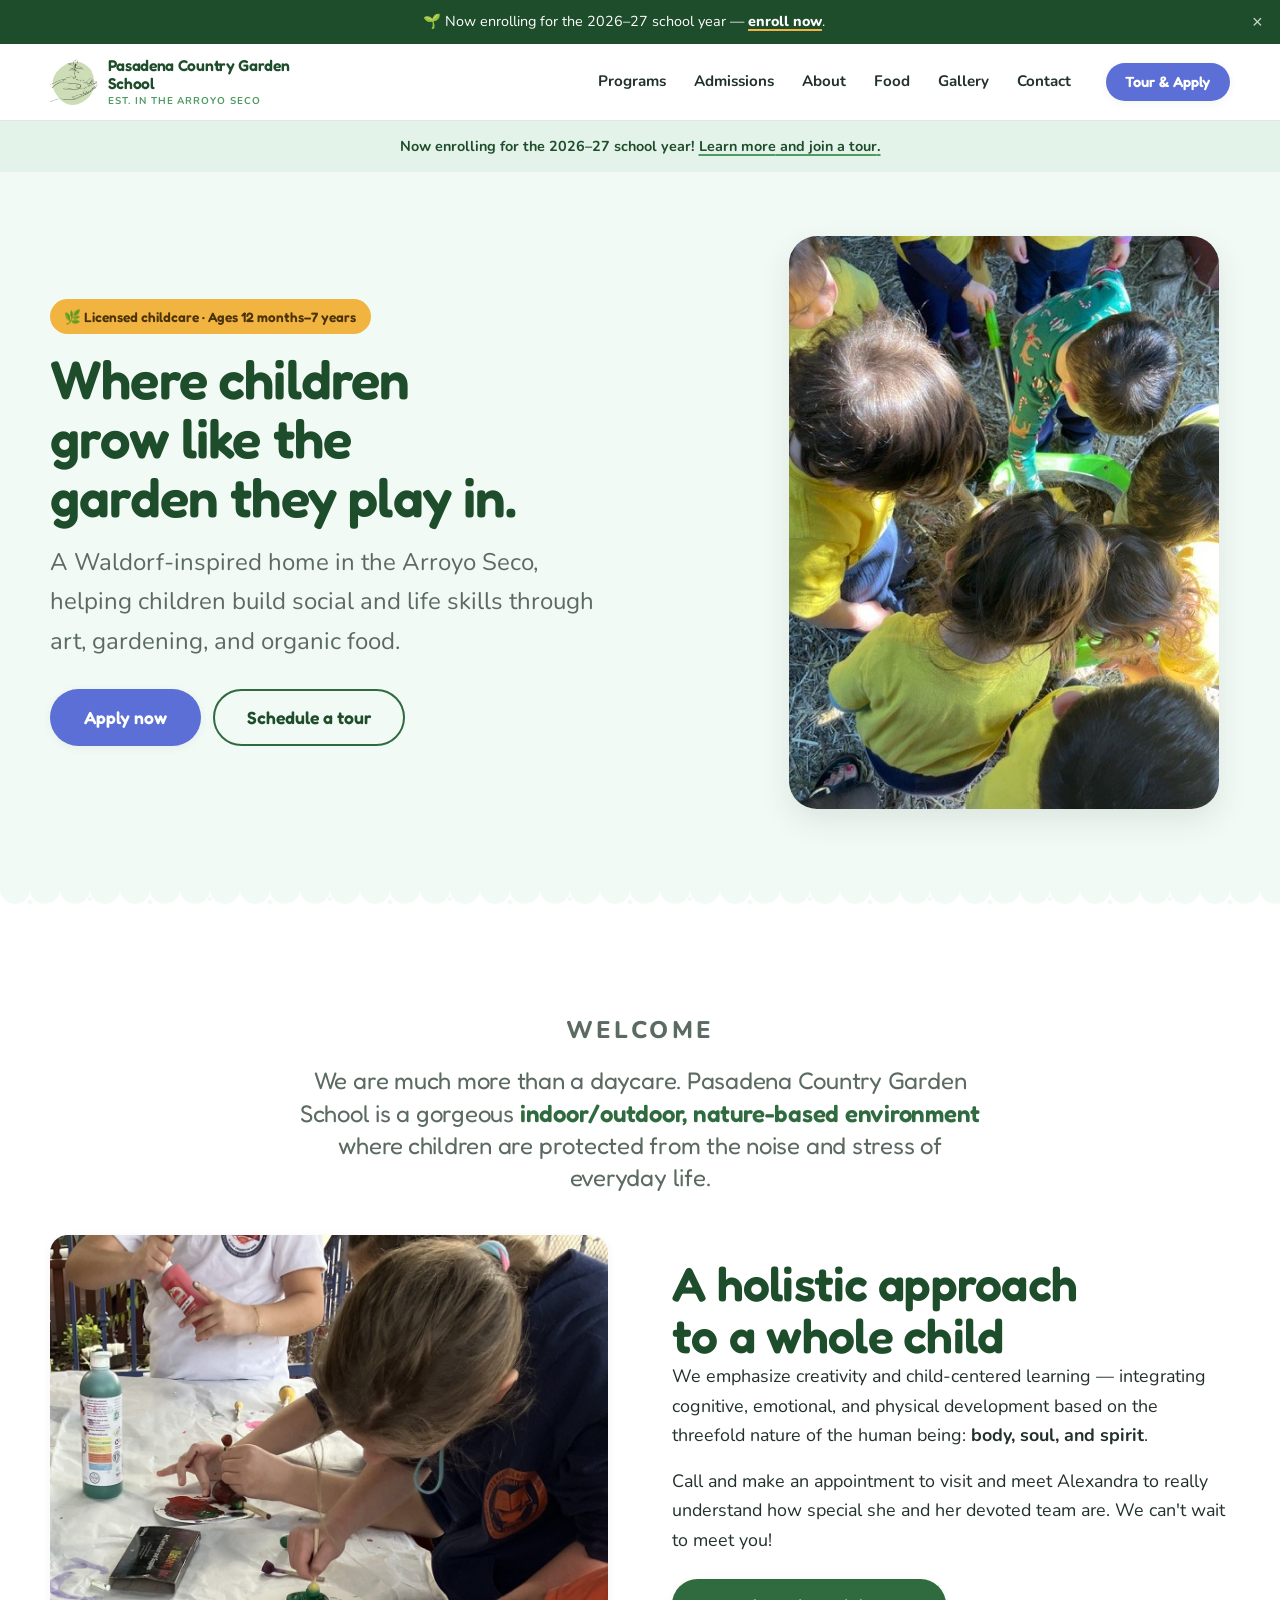
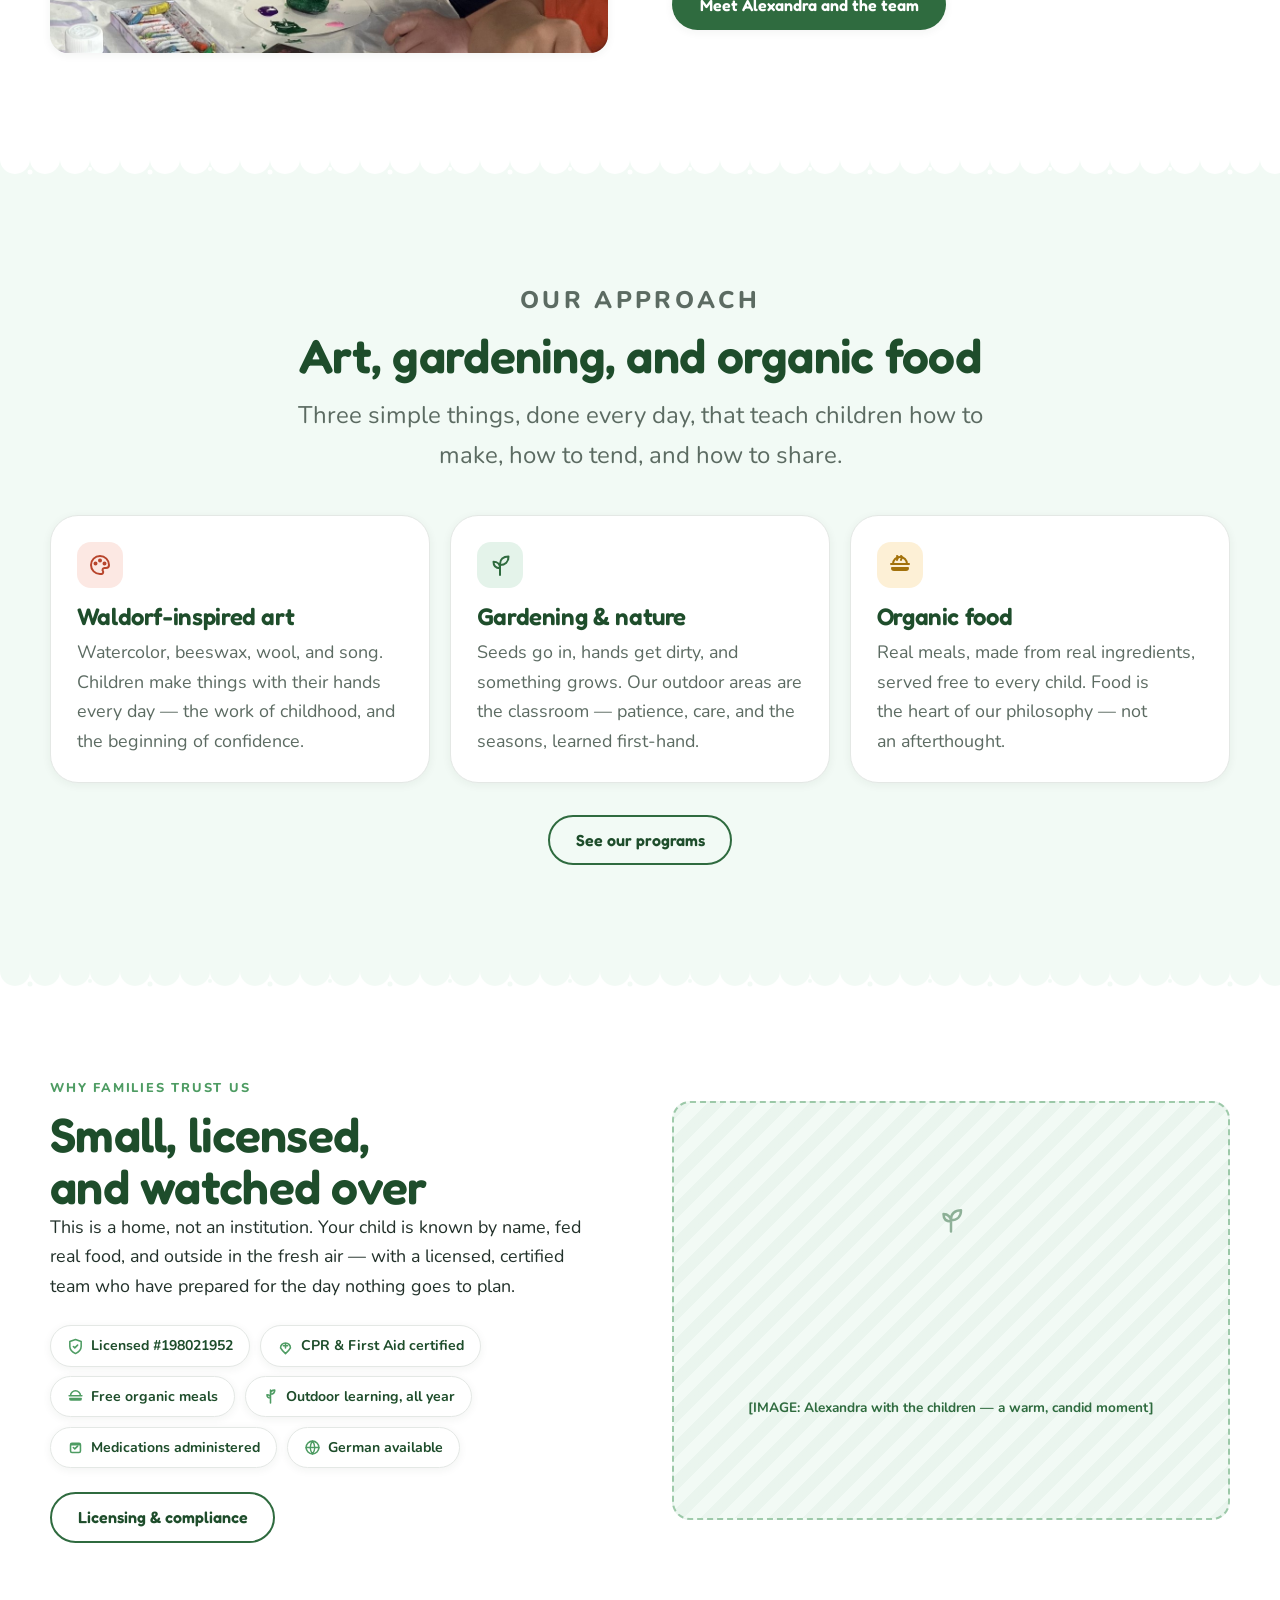
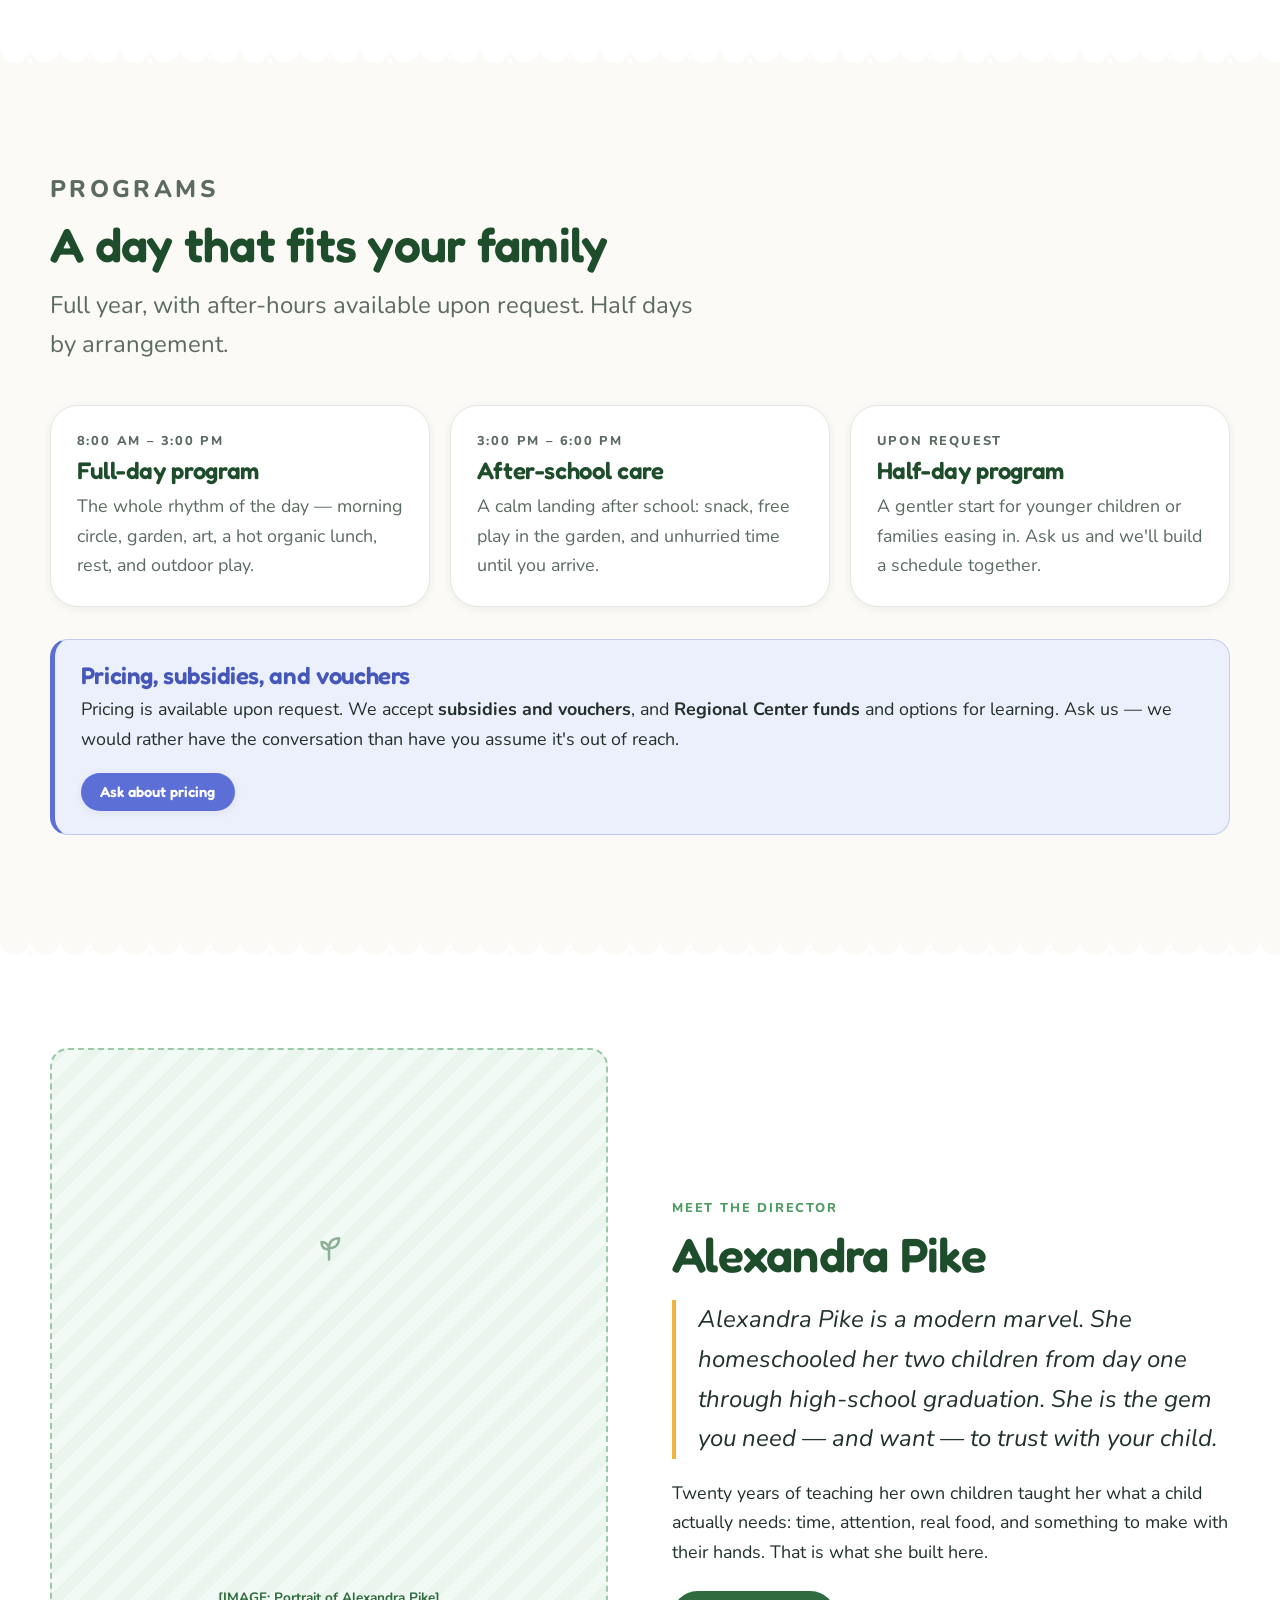
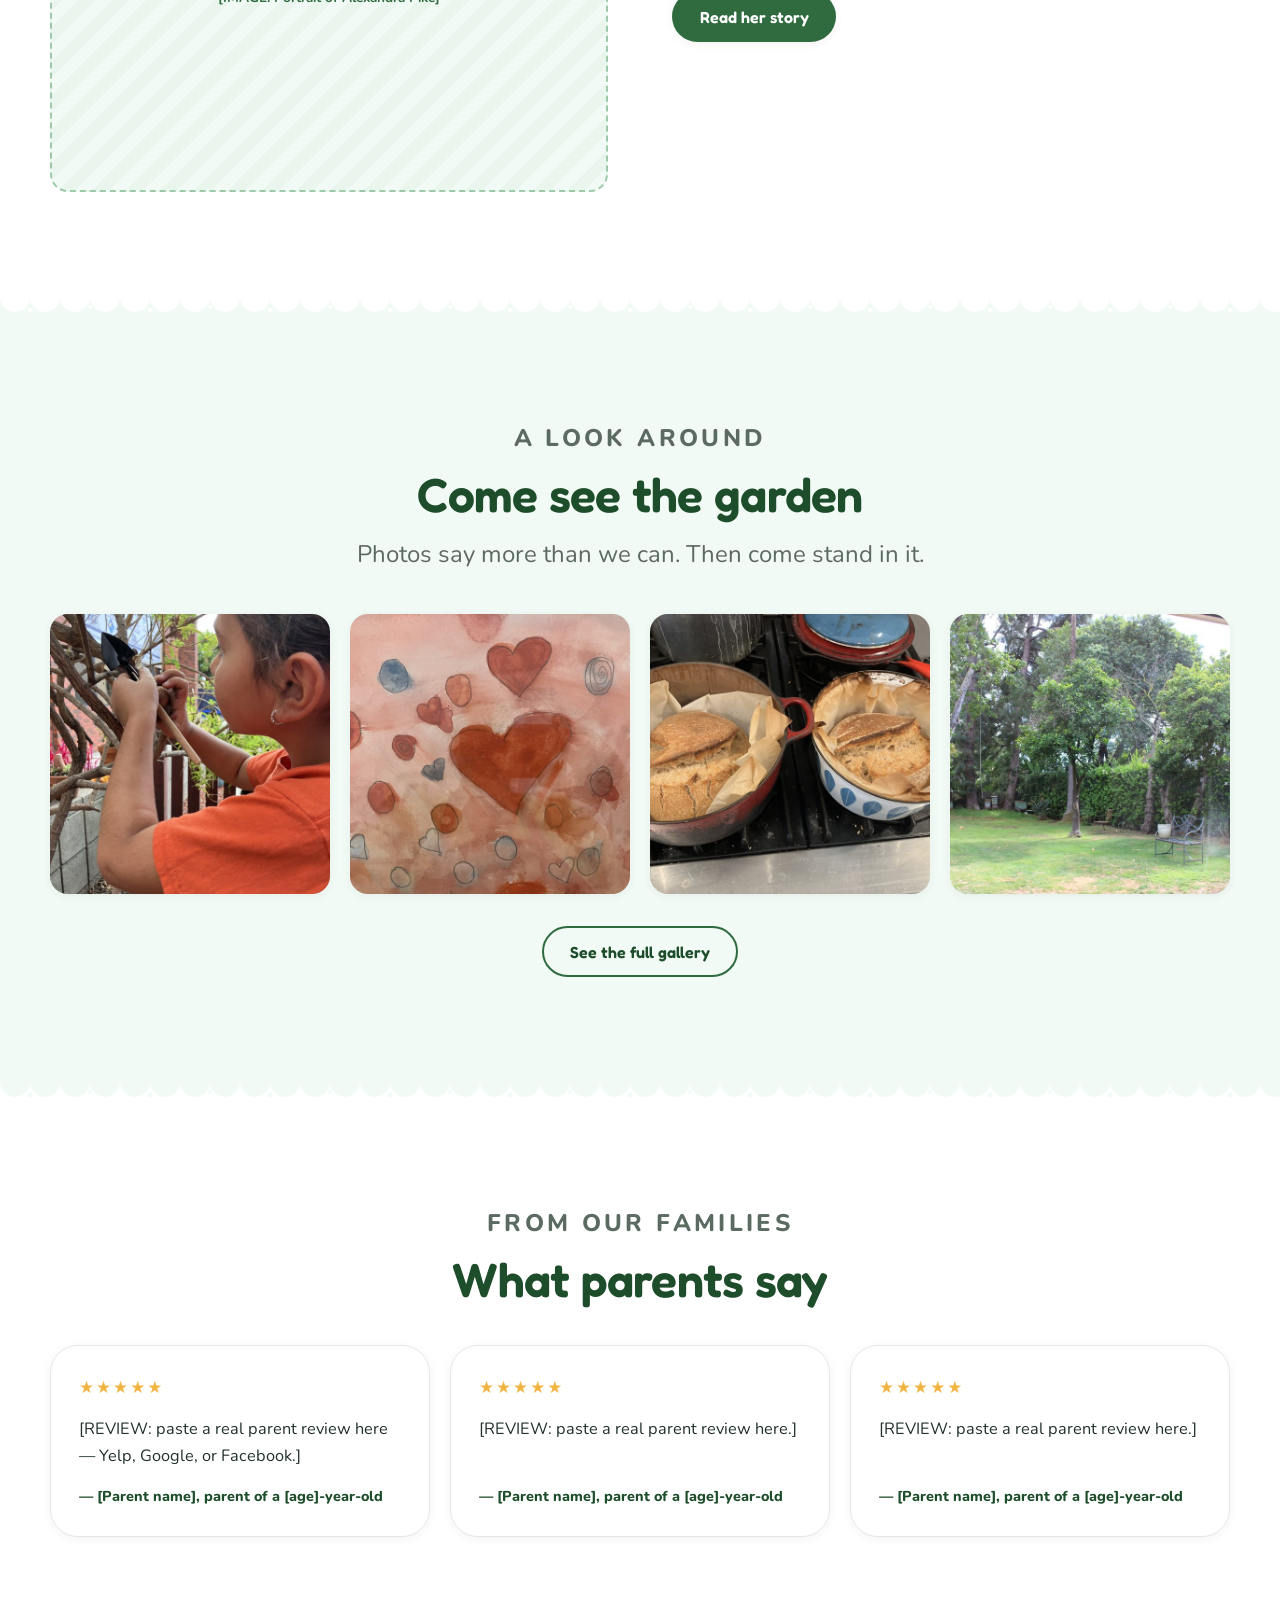
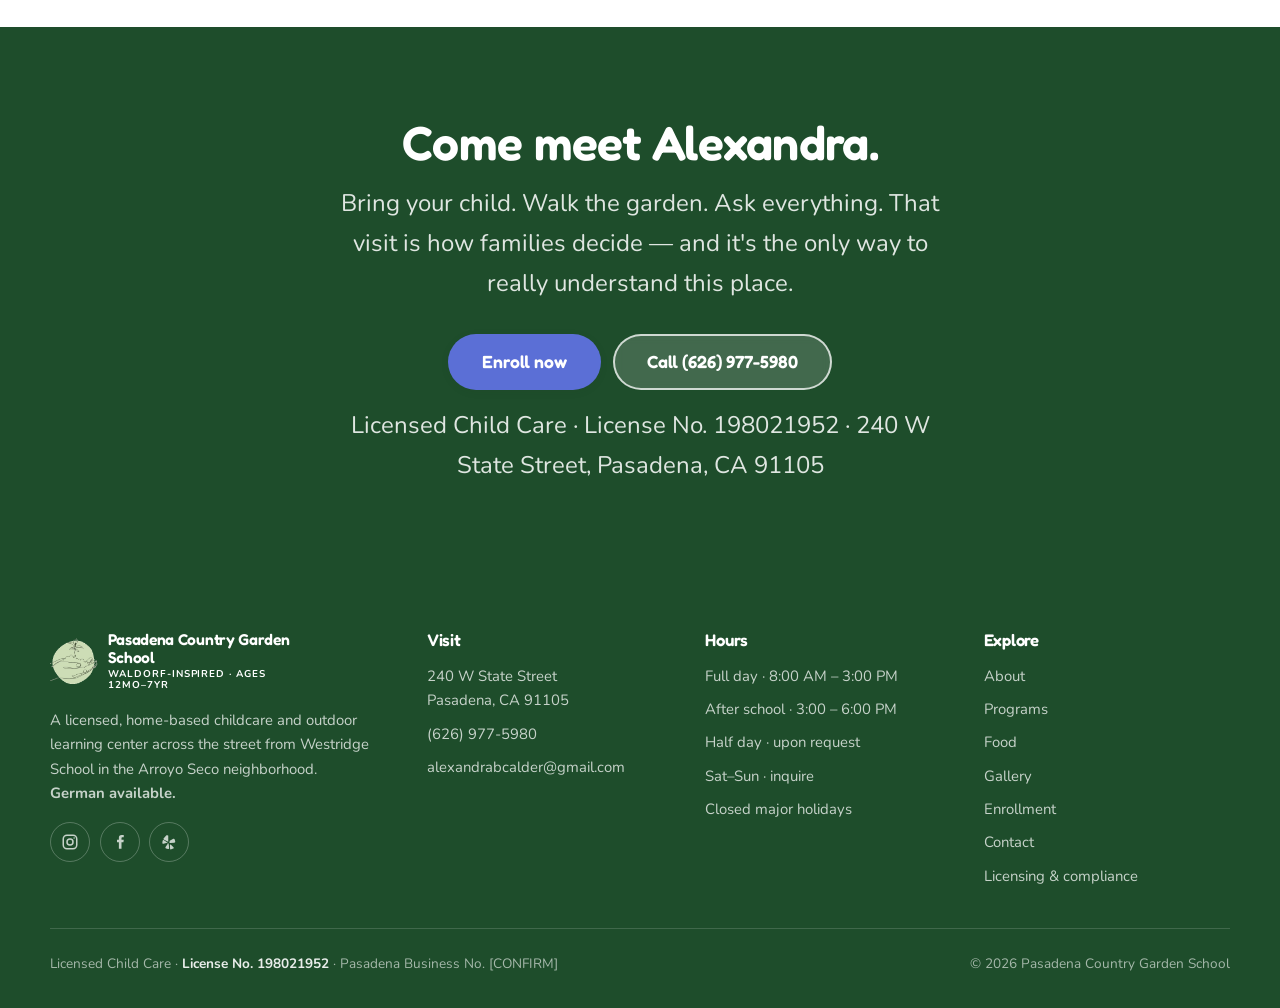
==== commit a2b4cf0e: "Centre the gallery's last row; announcement bar leads with enrolling Gallery: switched from grid to " ====
--- a/index.html
+++ b/index.html
@@ -70,7 +70,7 @@
      ════════════════════════════════════════════════════════════════════ -->
 <div class="announce" data-announce>
   <div class="announce__inner">
-    <p>🌱 Now enrolling — <a href="contact.html">schedule a tour</a><span class="u-sm-hide"> to meet Alexandra and see the garden</span>.</p>
+    <p>🌱 Now enrolling<span class="u-sm-hide"> for the 2026–27 school year</span> — <a href="https://schools.mybrightwheel.com/forms/53537db1-8987-4338-88eb-092476c12521/self-service" target="_blank" rel="noopener">enroll now</a>.</p>
     <button class="announce__close" data-announce-close aria-label="Dismiss announcement">&times;</button>
   </div>
 </div>
--- a/assets/css/styles.css
+++ b/assets/css/styles.css
@@ -666,8 +666,27 @@
 .ctaband__cta { display: flex; flex-wrap: wrap; gap: 0.75rem; justify-content: center; margin-top: 1.9rem; }
 .ctaband__note { margin-top: 1.5rem; font-size: var(--step--1); color: rgba(255, 255, 255, 0.65); }
 
-/* Gallery */
-.gallery { display: grid; grid-template-columns: repeat(auto-fill, minmax(230px, 1fr)); gap: 0.9rem; }
+/* Gallery
+   Flex rather than grid: a partial last row should sit centred, and CSS grid
+   always packs items to the start of the line — auto-fill leaves a lone tile
+   stranded on the left. Flex + justify-content:center handles it, at the cost
+   of declaring the column count per breakpoint instead of auto-fitting.
+   Items don't grow (flex-grow 0), so the last row keeps normal tile size. */
+.gallery {
+  --cols: 4;
+  --gallery-gap: 0.9rem;
+  display: flex;
+  flex-wrap: wrap;
+  justify-content: center;
+  gap: var(--gallery-gap);
+}
+.gallery__item {
+  /* The 0.02px trim absorbs sub-pixel rounding — without it a row of --cols
+     can total a hair over 100% and drop the last tile onto its own line. */
+  flex: 0 1 calc((100% - (var(--cols) - 1) * var(--gallery-gap)) / var(--cols) - 0.02px);
+}
+@media (max-width: 900px) { .gallery { --cols: 3; } }
+@media (max-width: 620px) { .gallery { --cols: 2; } }
 .gallery__item {
   border: 0;
   padding: 0;
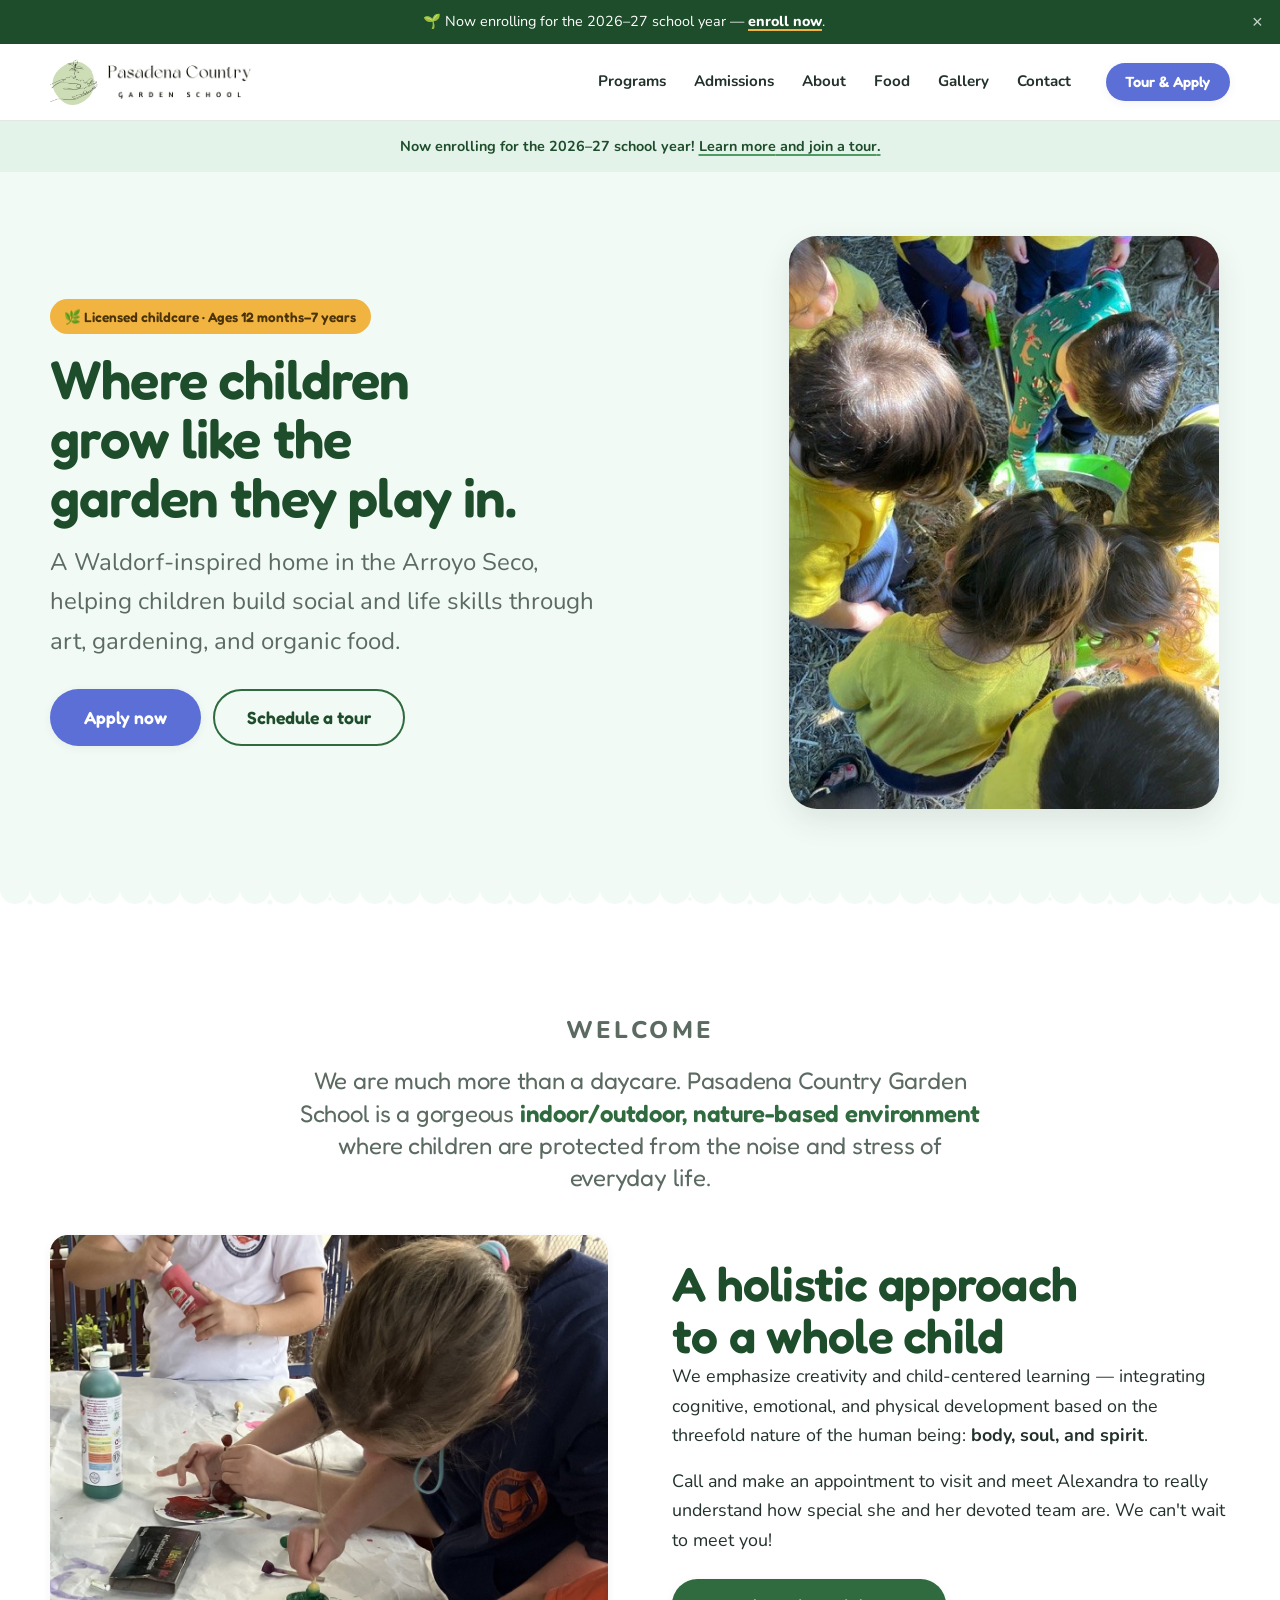
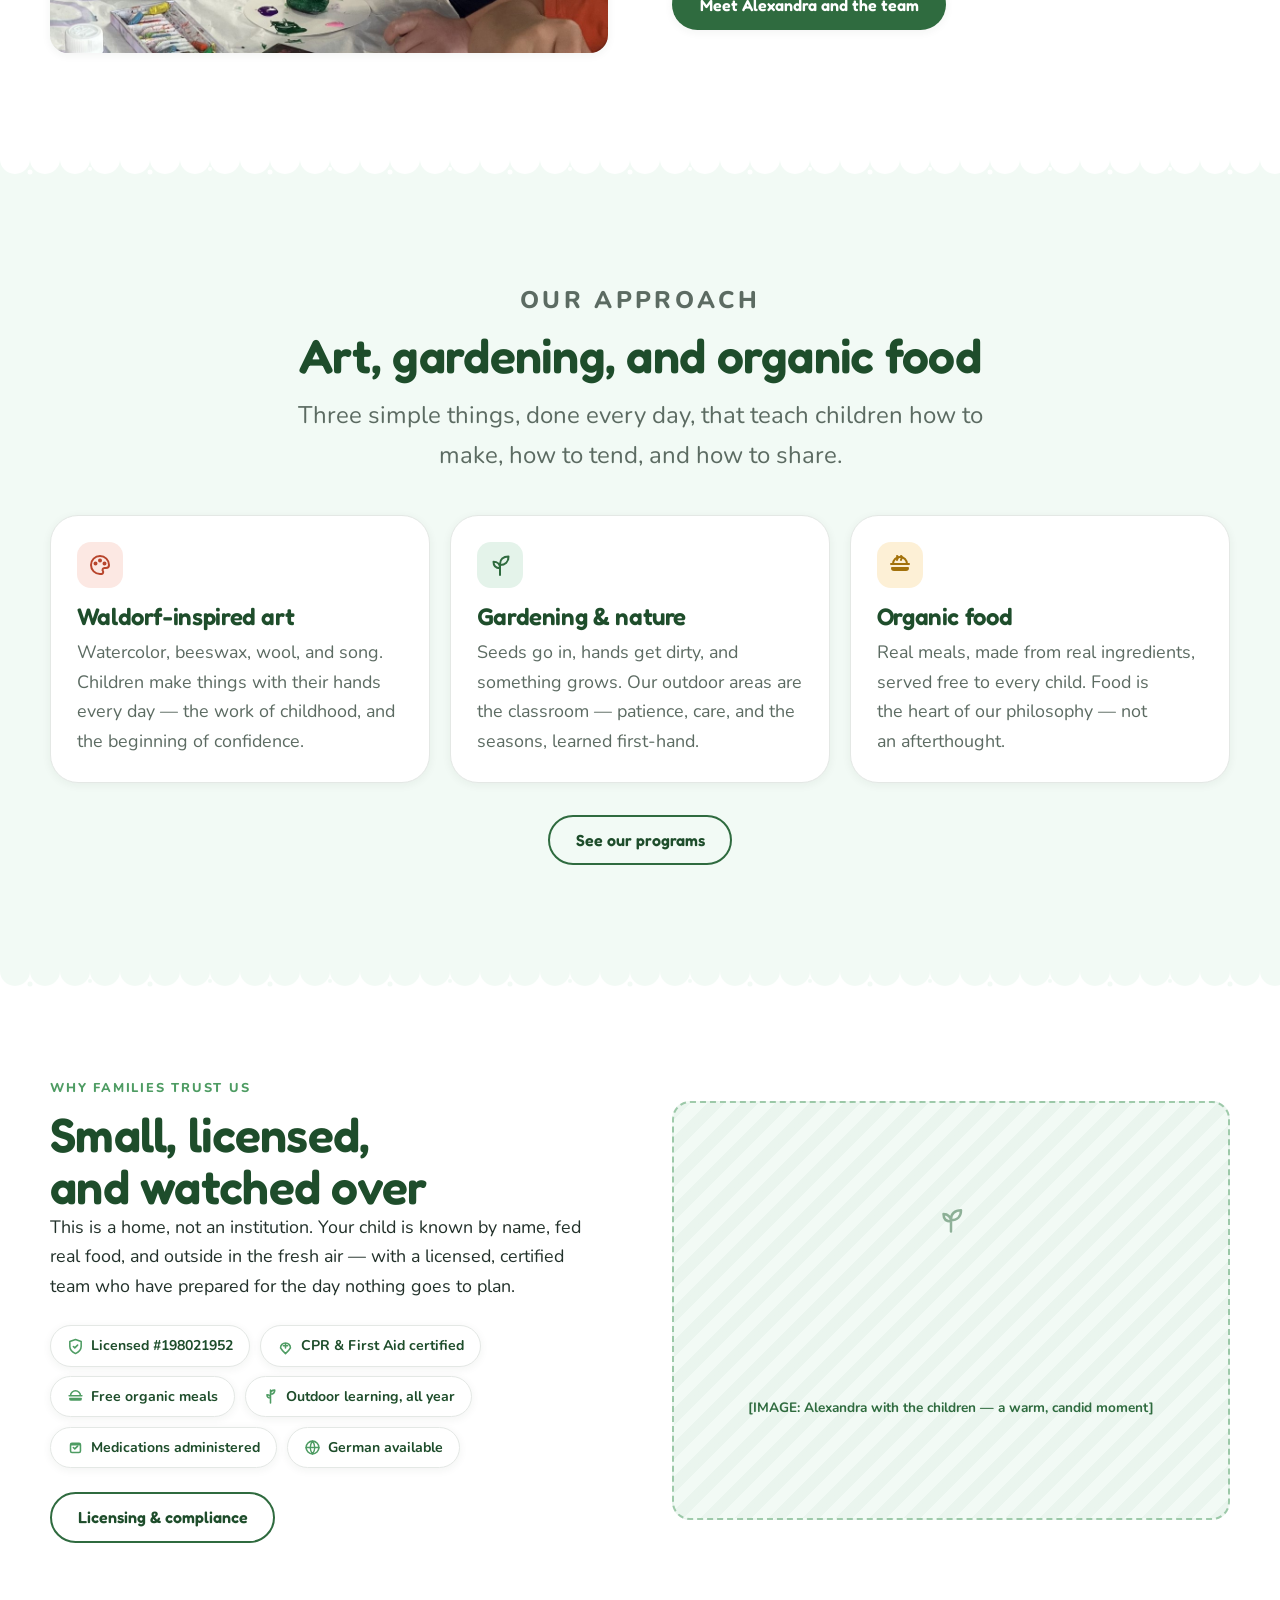
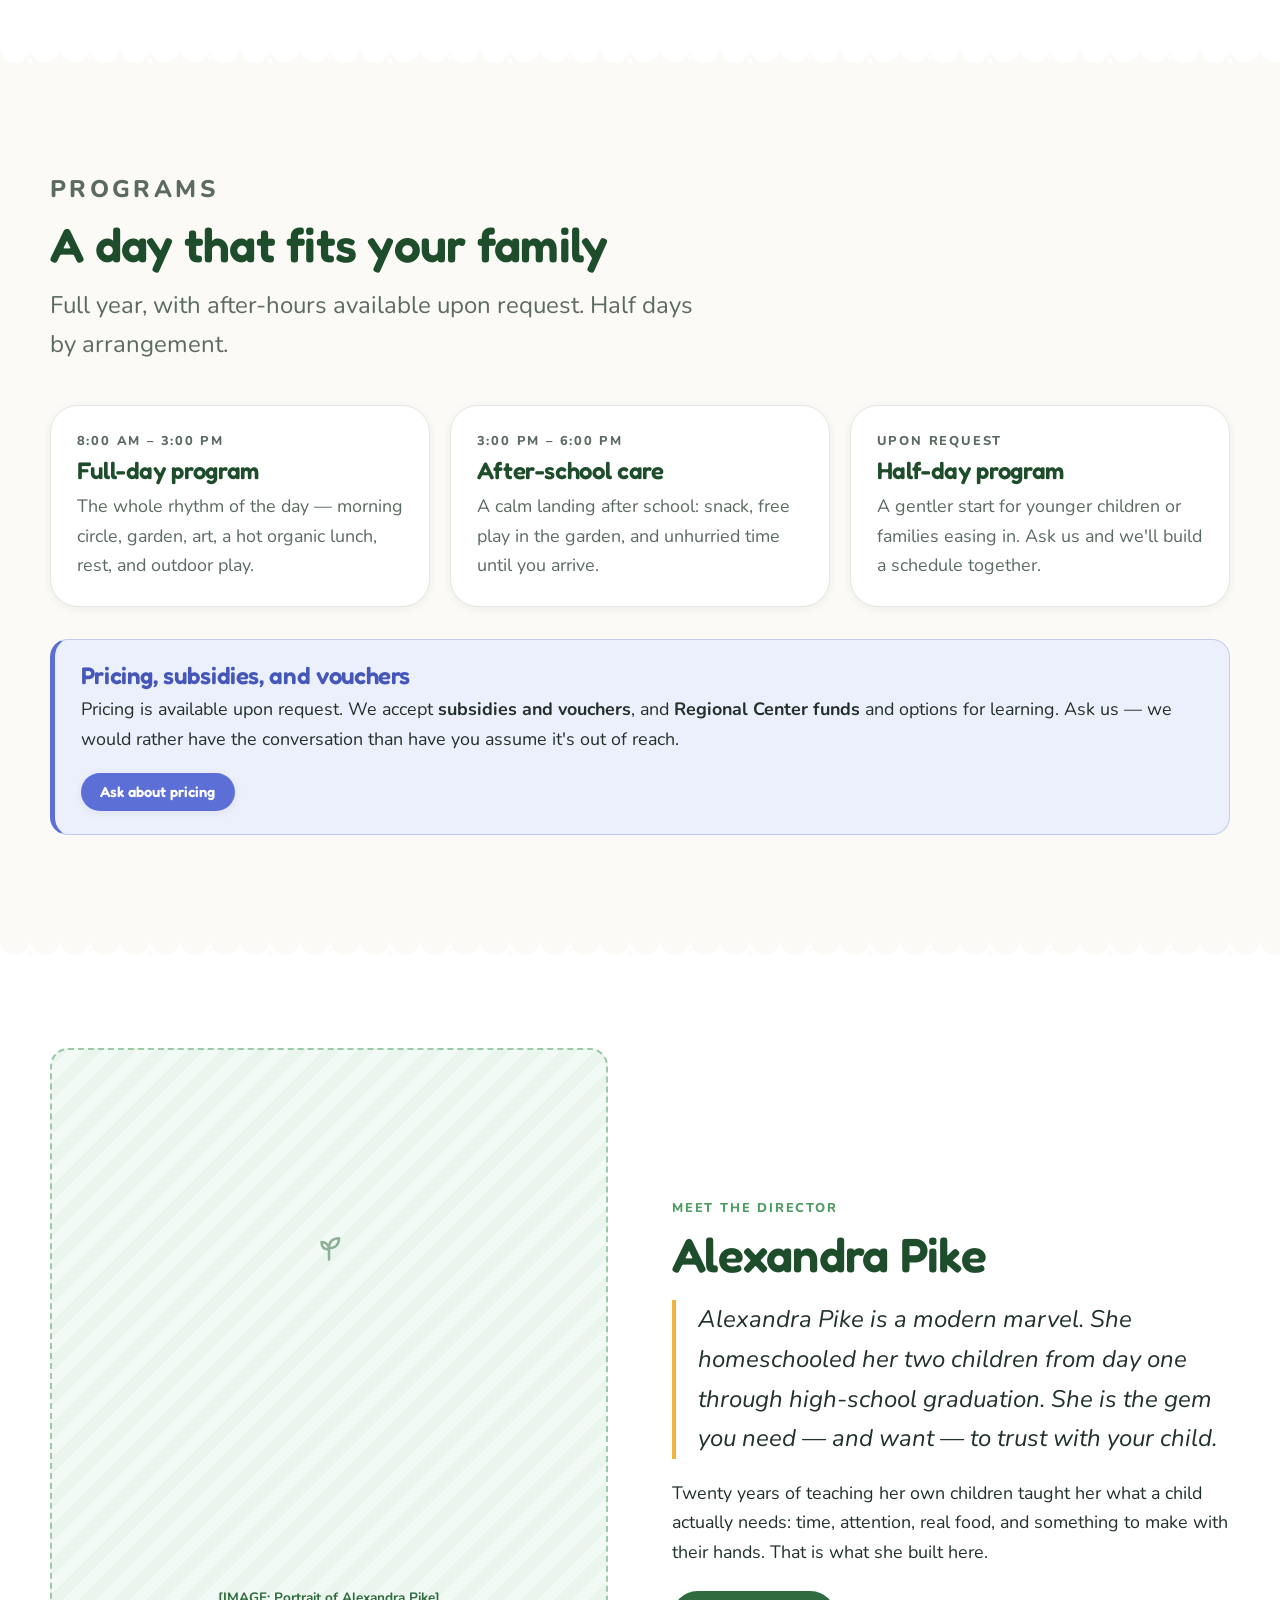
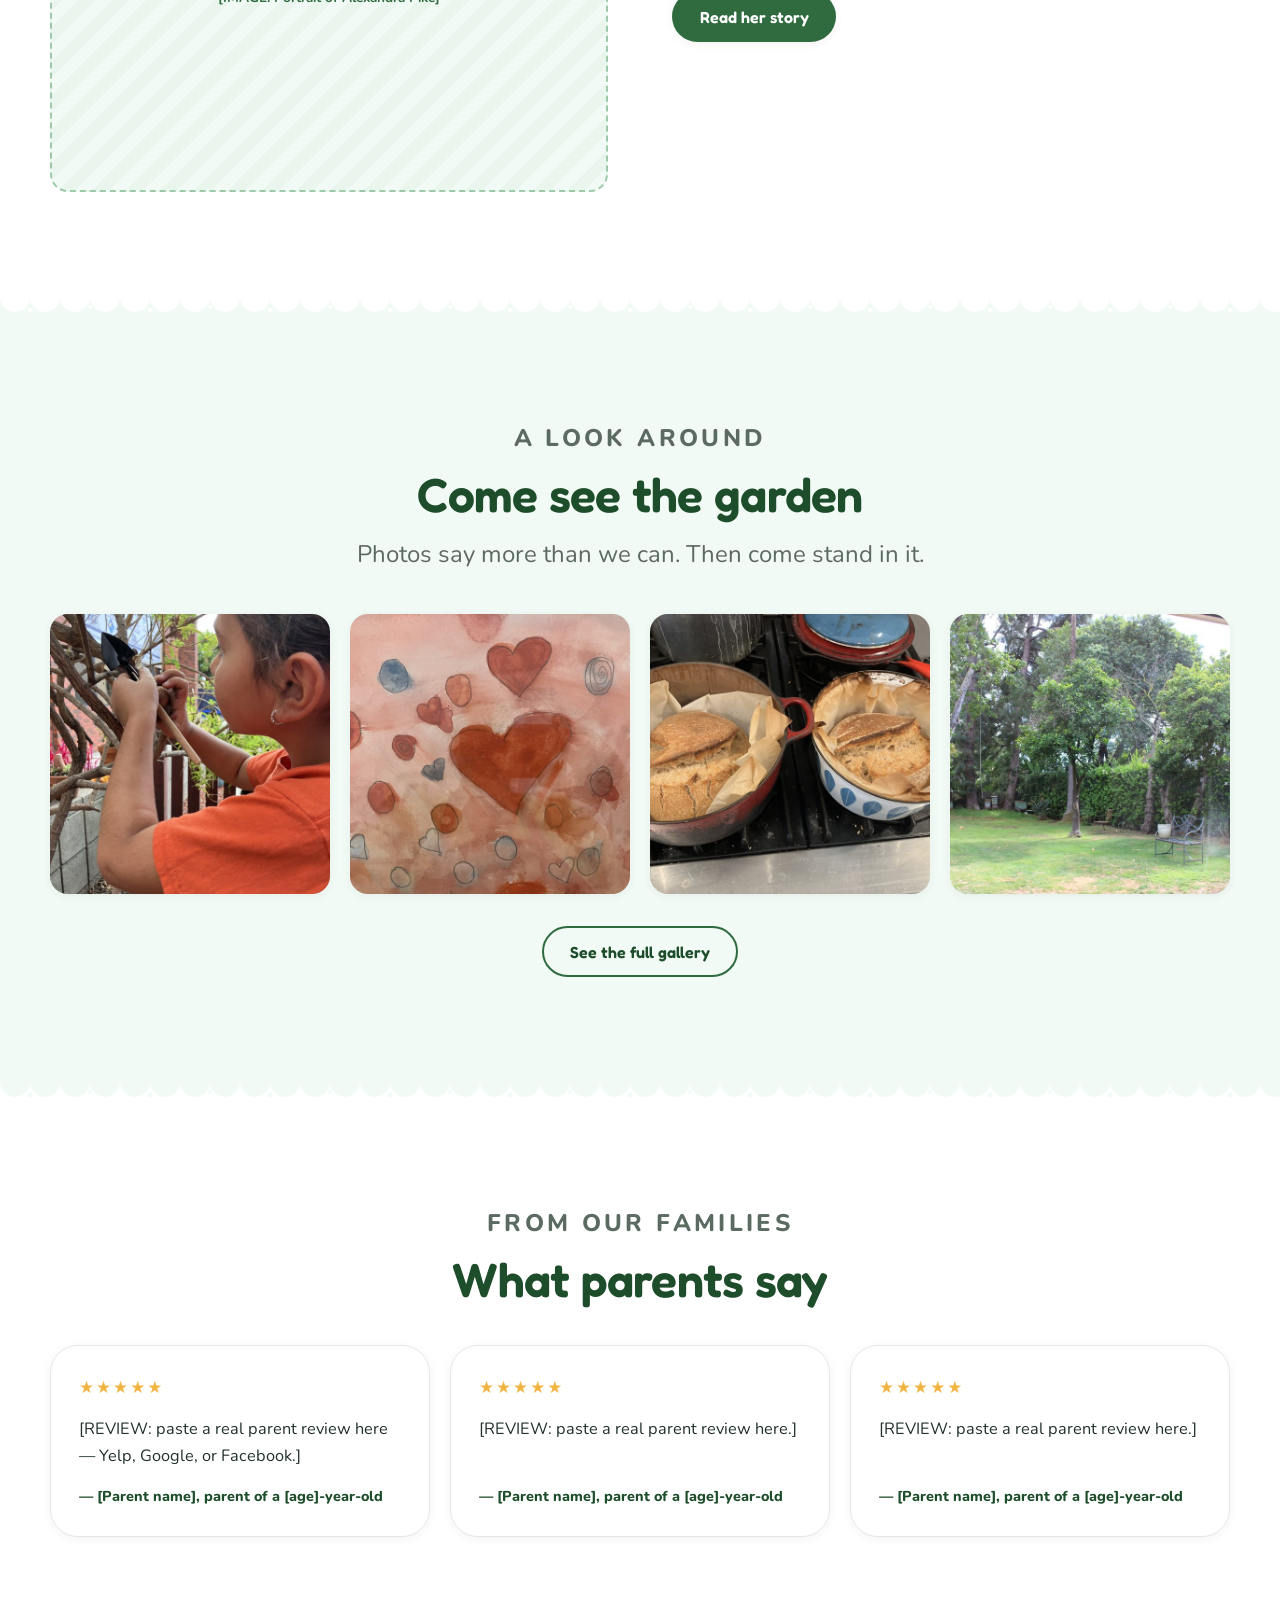
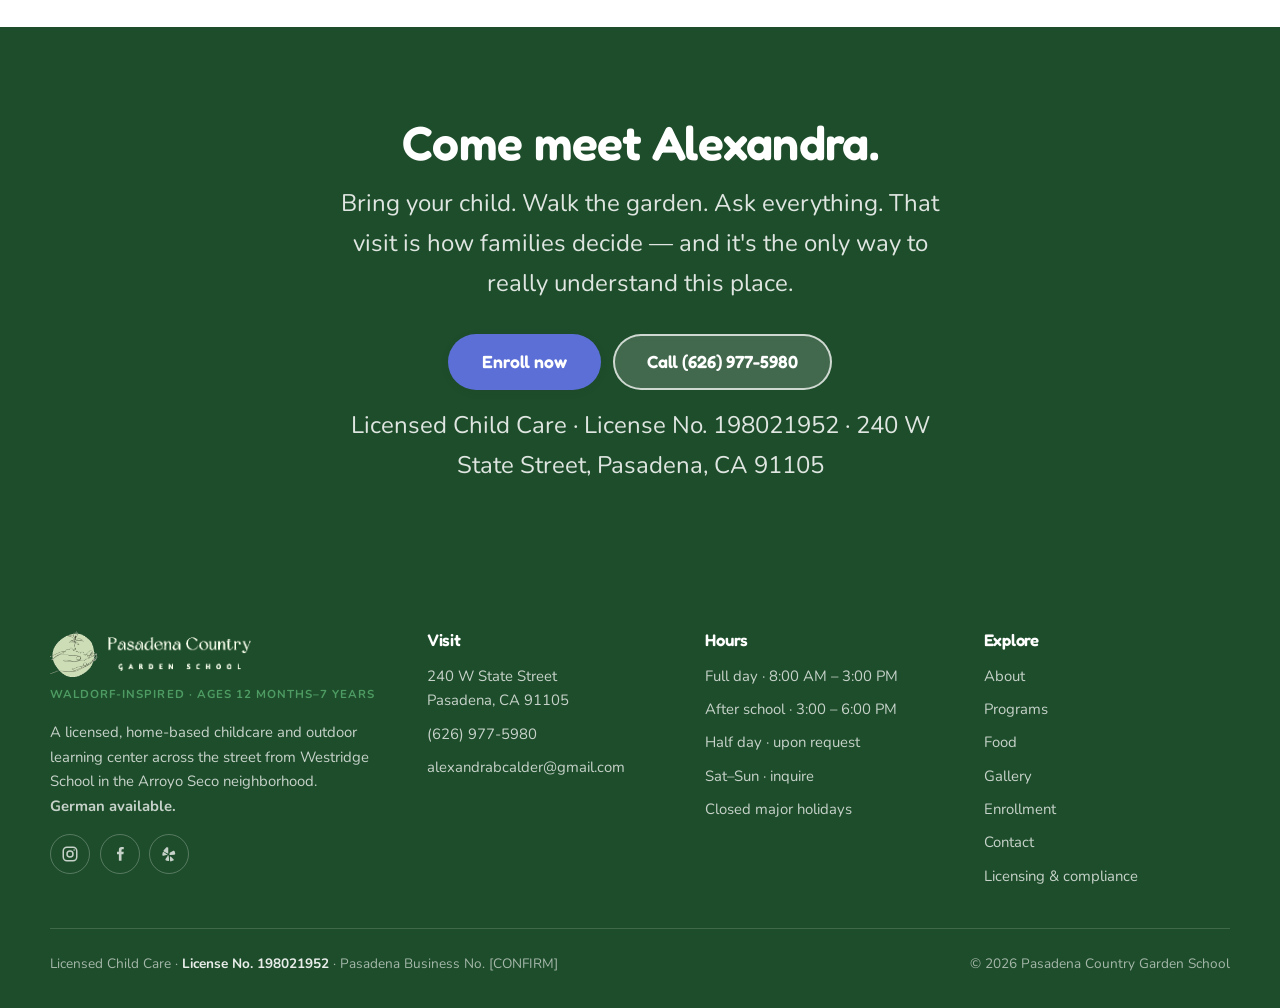
==== commit 178410a1: "Use the real logo in the header and footer Replaces the emblem-plus-Fredoka-text lockup with the sch" ====
--- a/index.html
+++ b/index.html
@@ -79,7 +79,7 @@
   <div class="wrap header__inner">
     <a class="logo" href="index.html" aria-label="Pasadena Country Garden School — home">
       <img class="logo__mark" src="assets/img/logo-mark.png" alt="" width="167" height="160">
-      <span class="logo__text">Pasadena Country Garden School<span>Est. in the Arroyo Seco</span></span>
+      <img class="logo__word" src="assets/img/logo-wordmark.png" alt="" width="304" height="72">
     </a>
 
     <button class="nav-toggle" data-nav-toggle aria-expanded="false" aria-controls="nav" aria-label="Open menu"><span></span></button>
@@ -349,8 +349,10 @@
       <div>
         <div class="footer__logo">
           <img class="logo__mark" src="assets/img/logo-mark.png" alt="" width="167" height="160">
-          <span class="logo__text">Pasadena Country Garden School<span>Waldorf-inspired · Ages 12mo–7yr</span></span>
-        </div>
+          <!-- Light wordmark: the logo's ink is near-black and would vanish on the green. -->
+          <img class="logo__word" src="assets/img/logo-wordmark-light.png" alt="Pasadena Country Garden School" width="304" height="72">
+        </div>
+        <p class="footer__tag">Waldorf-inspired · Ages 12 months–7 years</p>
         <p>A licensed, home-based childcare and outdoor learning center across the street from Westridge School in the Arroyo Seco neighborhood. <strong>German available.</strong></p>
         <div class="footer__social">
           <!-- REPLACE href with the real profile URLs -->
--- a/assets/css/styles.css
+++ b/assets/css/styles.css
@@ -207,20 +207,16 @@
 /* The real logo emblem (hand + seedling on a sage disc). It's slightly wider
    than tall, so height drives the size and width follows the art. */
 .logo__mark { height: 46px; width: auto; flex-shrink: 0; }
-.logo__text {
-  font-family: var(--display);
-  font-weight: 600;
-  font-size: 0.98rem;
-  line-height: 1.12;
-  color: var(--green-900);
-  letter-spacing: -0.02em;
-  max-width: 21ch; /* two tidy lines, never four */
-}
-.logo__text span { display: block; font-size: 0.62rem; font-weight: 700; letter-spacing: 0.1em; text-transform: uppercase; color: var(--green-500); font-family: var(--body); margin-top: 3px; }
+/* The school's own wordmark, in the logo's own typeface — set beside the
+   emblem rather than under it. The supplied logo stacks them, which gives the
+   wordmark ~21% of the lockup height: "GARDEN SCHOOL" only clears 7px once the
+   logo is ~120px tall, which no header can carry. Side by side the wordmark
+   takes the full height and stays readable at 34px. */
+.logo__word { height: 34px; width: auto; flex-shrink: 0; }
+
 @media (max-width: 420px) {
-  .logo__mark { height: 36px; }
-  .logo__text { font-size: 0.86rem; max-width: 15ch; }
-  .logo__text span { display: none; }
+  .logo__mark { height: 38px; }
+  .logo__word { height: 27px; }
 }
 
 .nav { display: flex; align-items: center; gap: 0.35rem; }
@@ -813,8 +809,15 @@
 @media (max-width: 860px) { .footer__grid { grid-template-columns: repeat(auto-fit, minmax(180px, 1fr)); } }
 .footer ul { list-style: none; padding: 0; display: grid; gap: 0.55rem; }
 .footer li { margin: 0; }
-.footer__logo { display: flex; align-items: center; gap: 0.6rem; margin-bottom: 1rem; }
-.footer__logo .logo__text, .footer__logo .logo__text span { color: #fff; }
+.footer__logo { display: flex; align-items: center; gap: 0.6rem; margin-bottom: 0.5rem; }
+.footer__tag {
+  font-size: 0.72rem;
+  font-weight: 700;
+  letter-spacing: 0.09em;
+  text-transform: uppercase;
+  color: var(--green-500);
+  margin-bottom: 1rem;
+}
 .footer__social { display: flex; gap: 0.6rem; margin-top: 1rem; }
 .footer__social a {
   width: 40px; height: 40px;
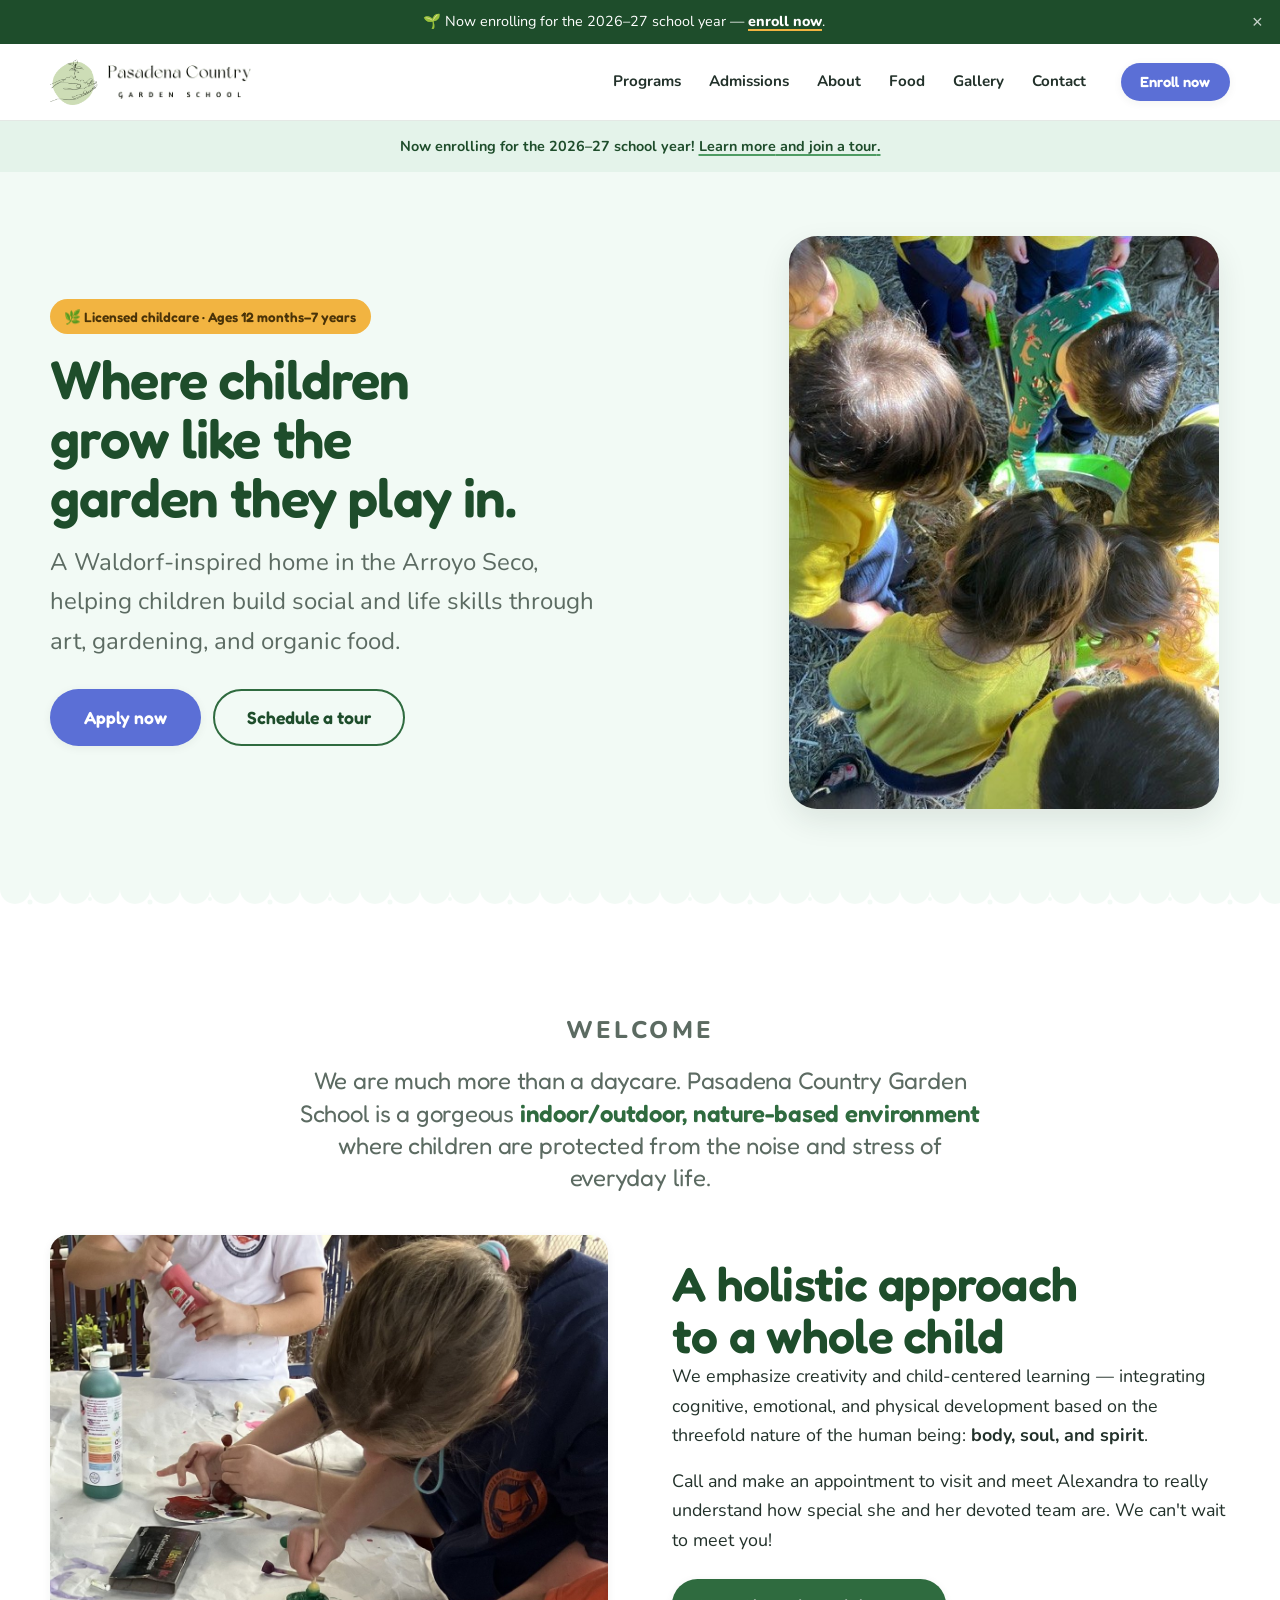
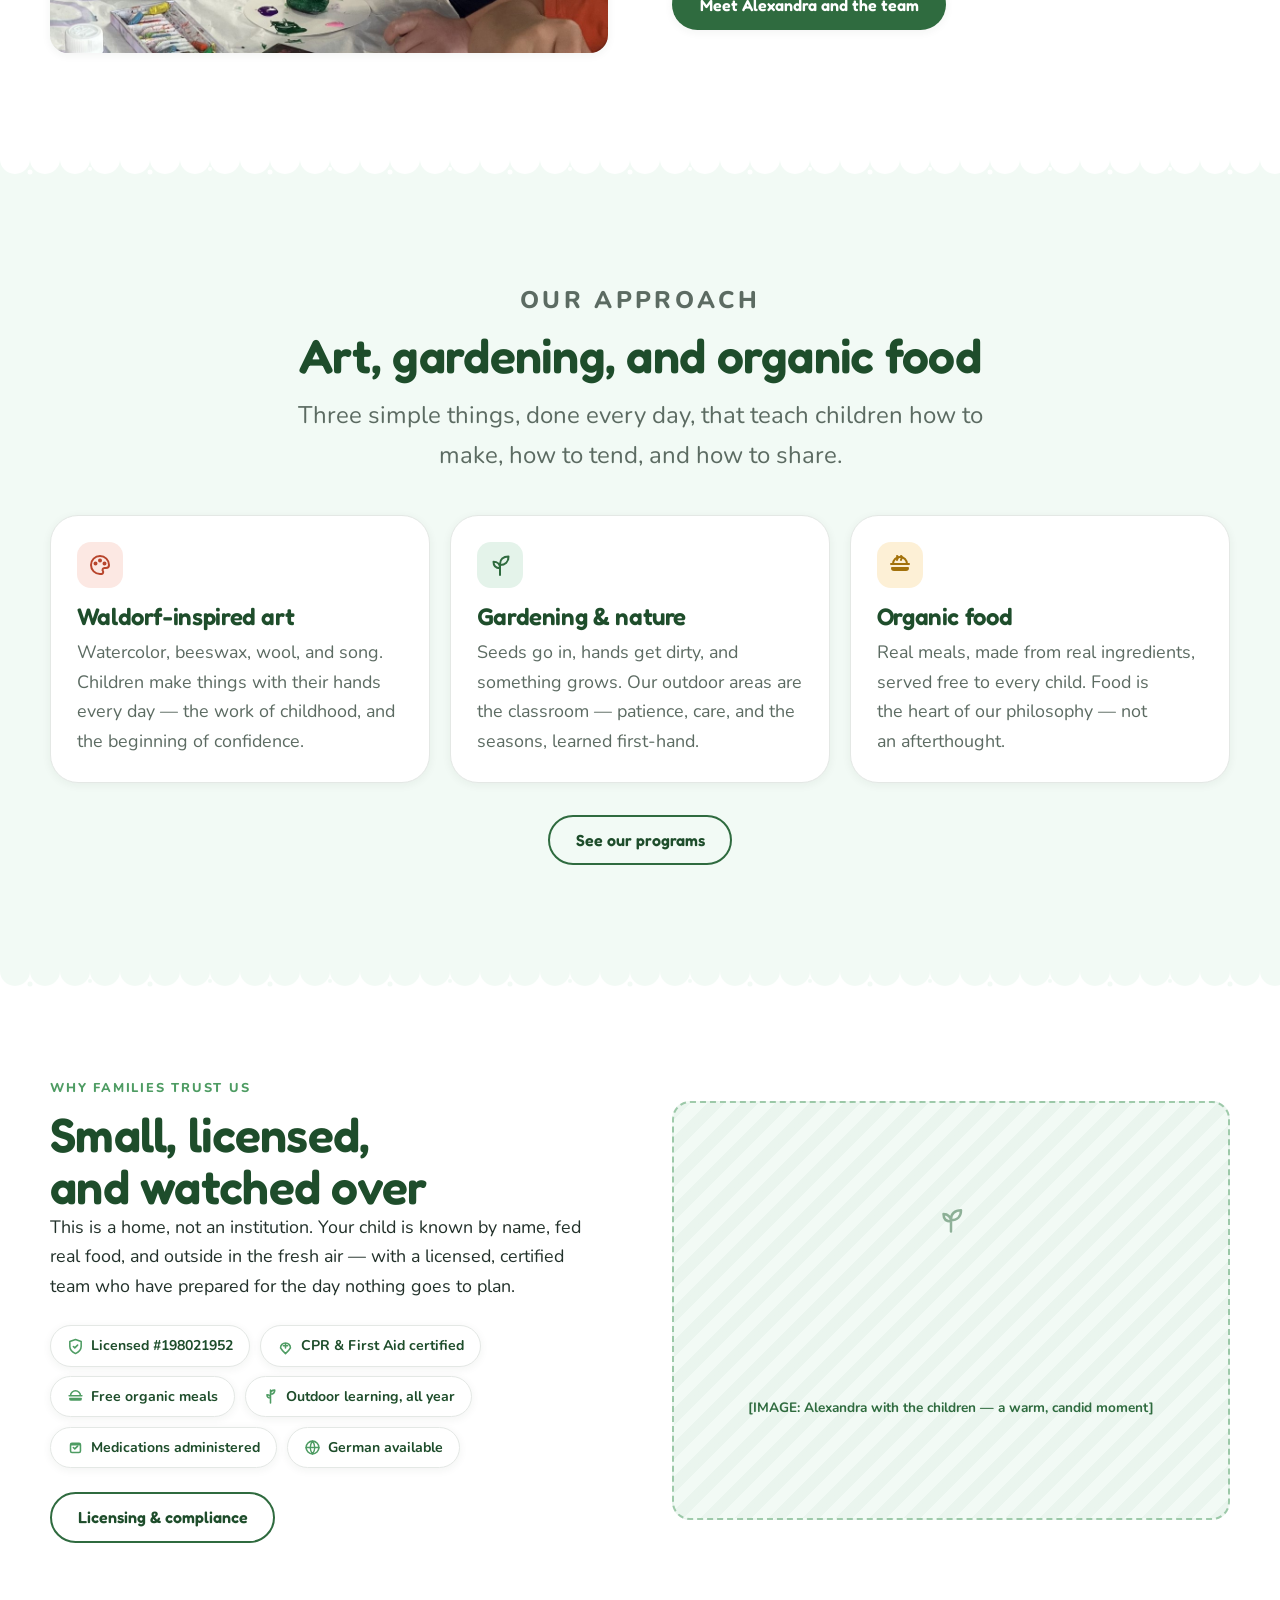
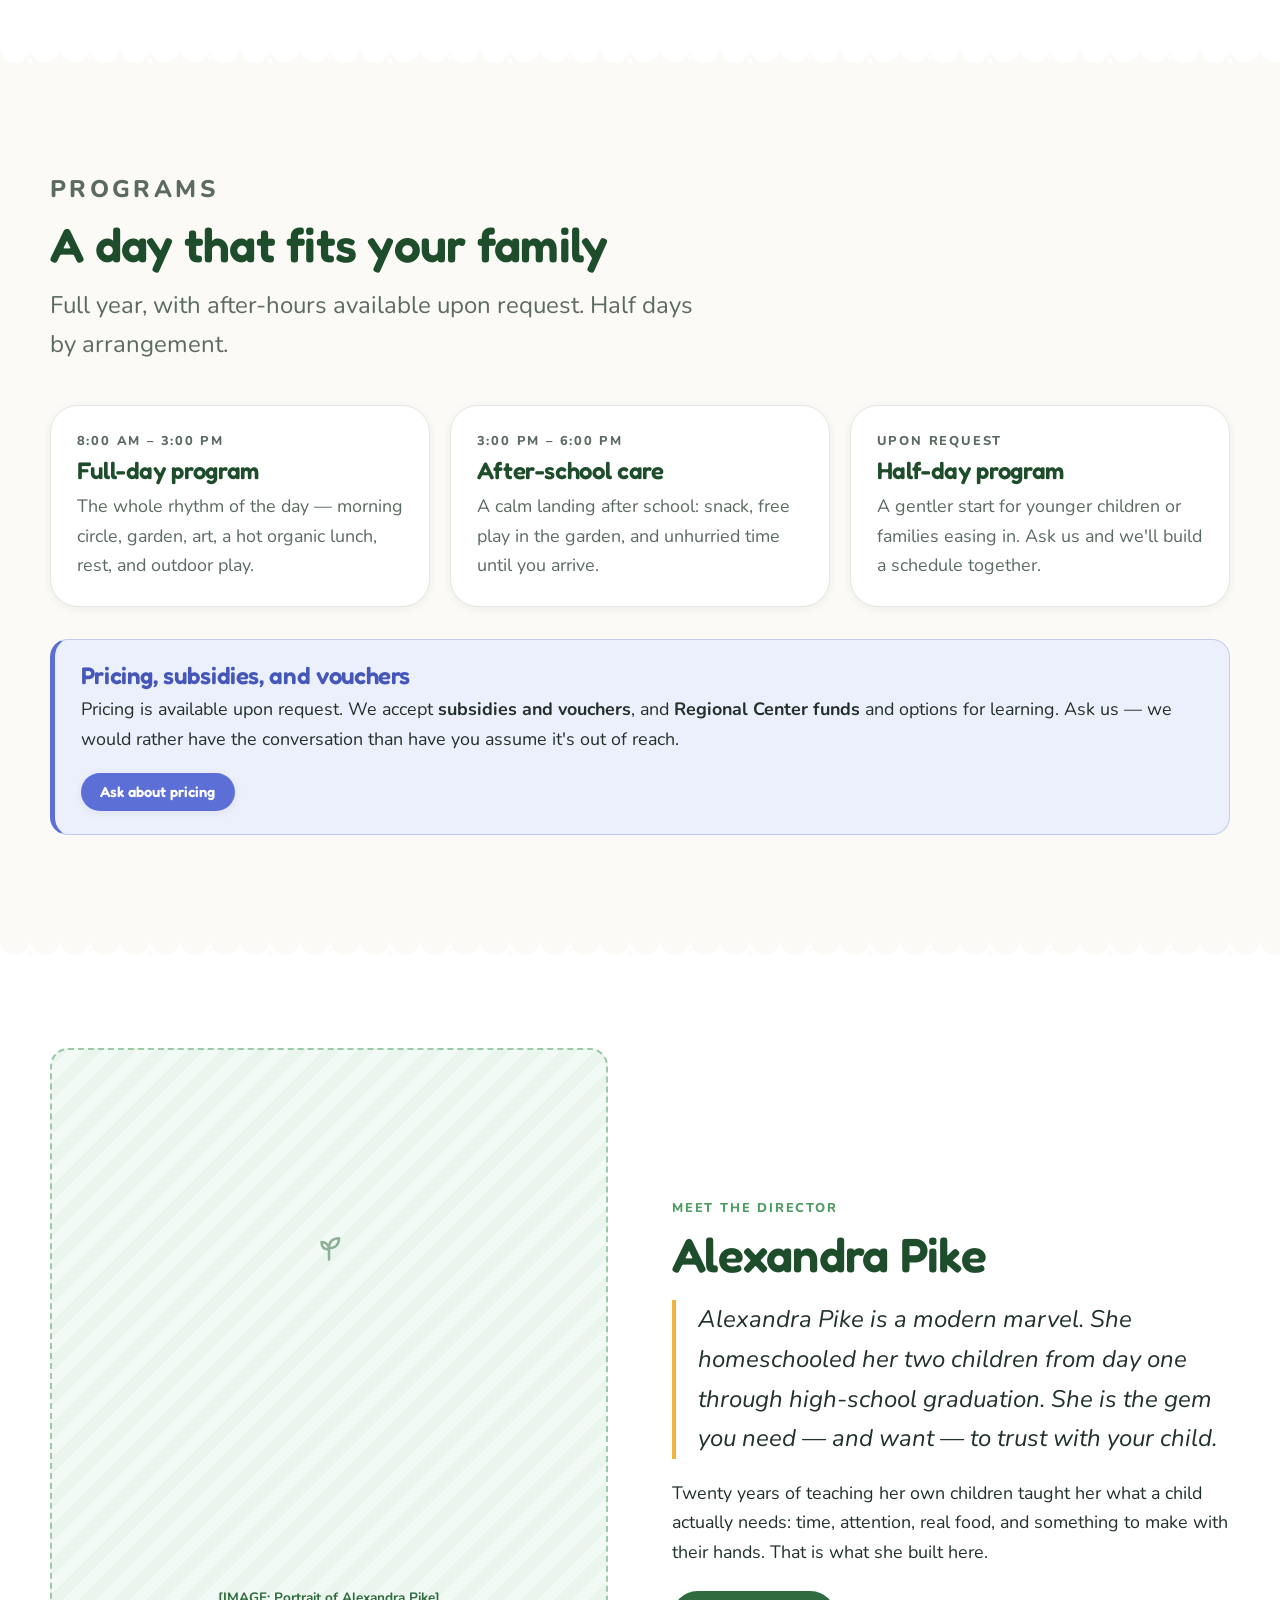
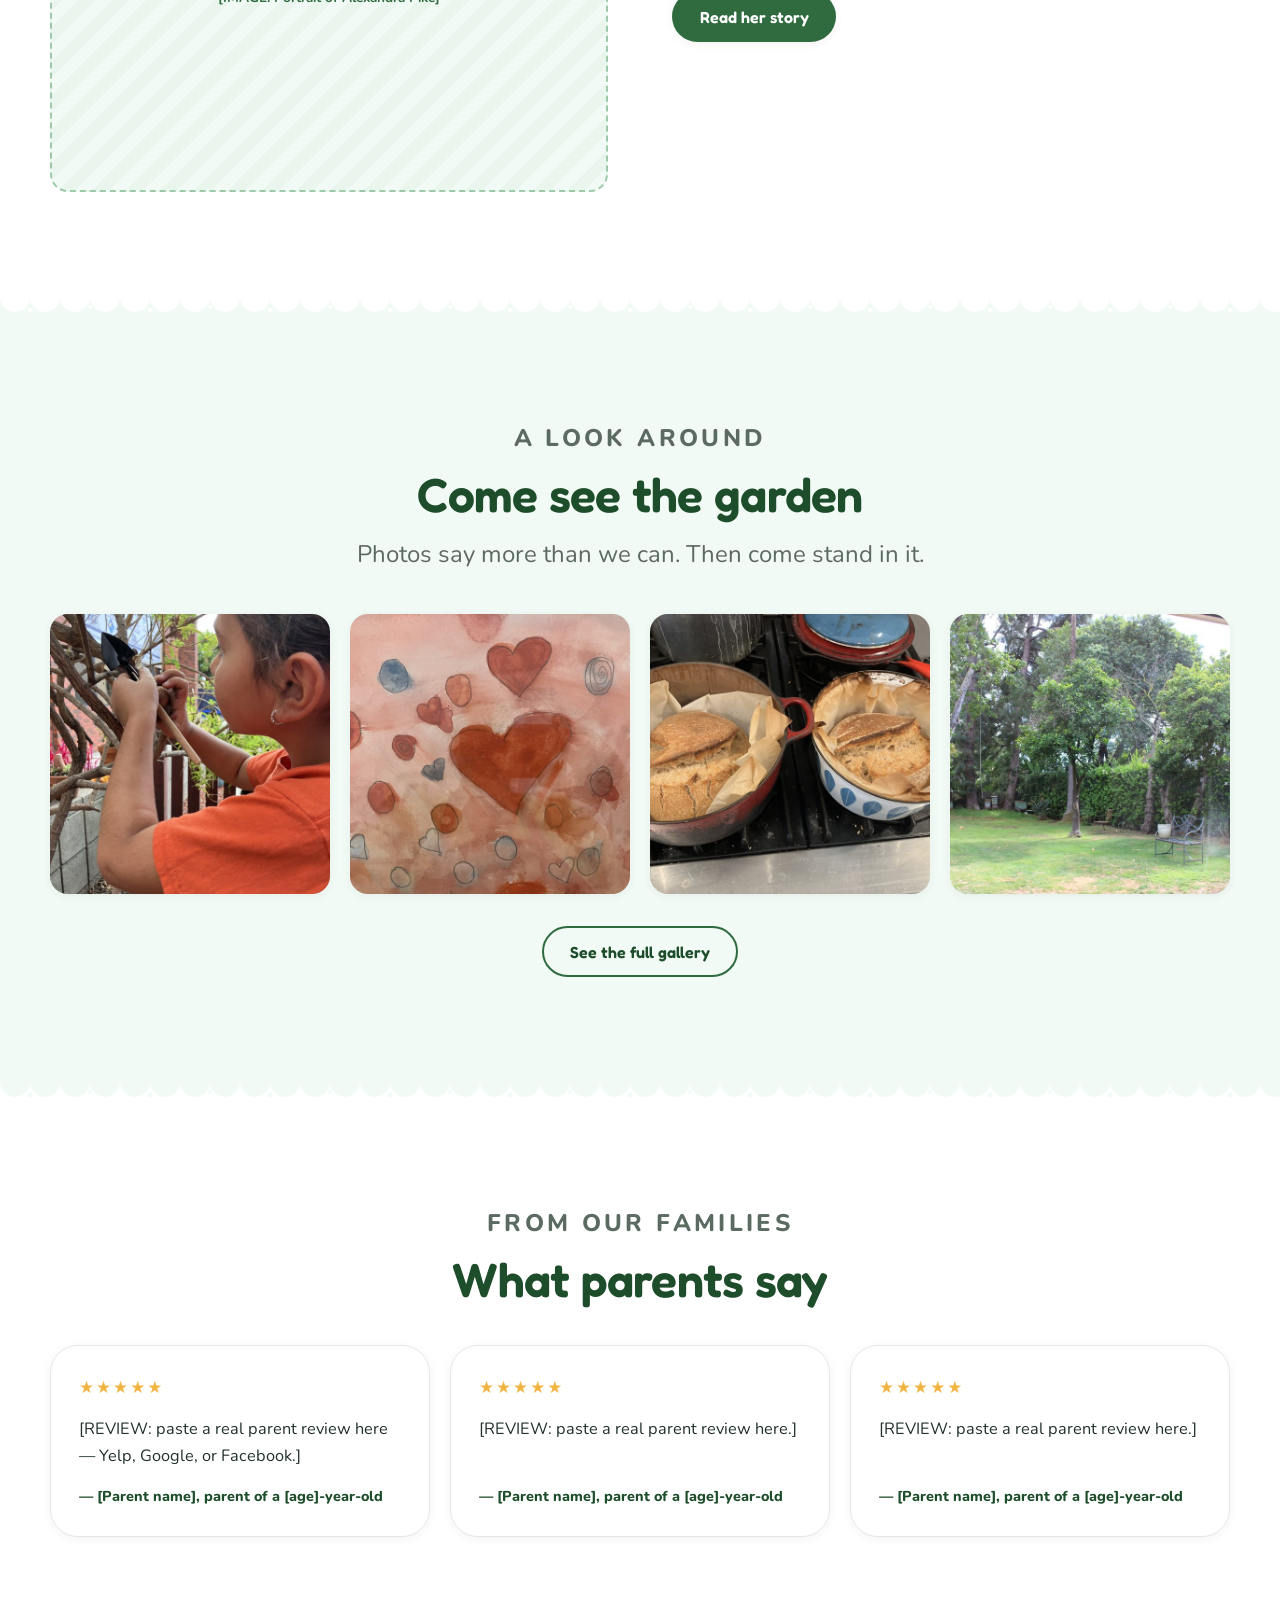
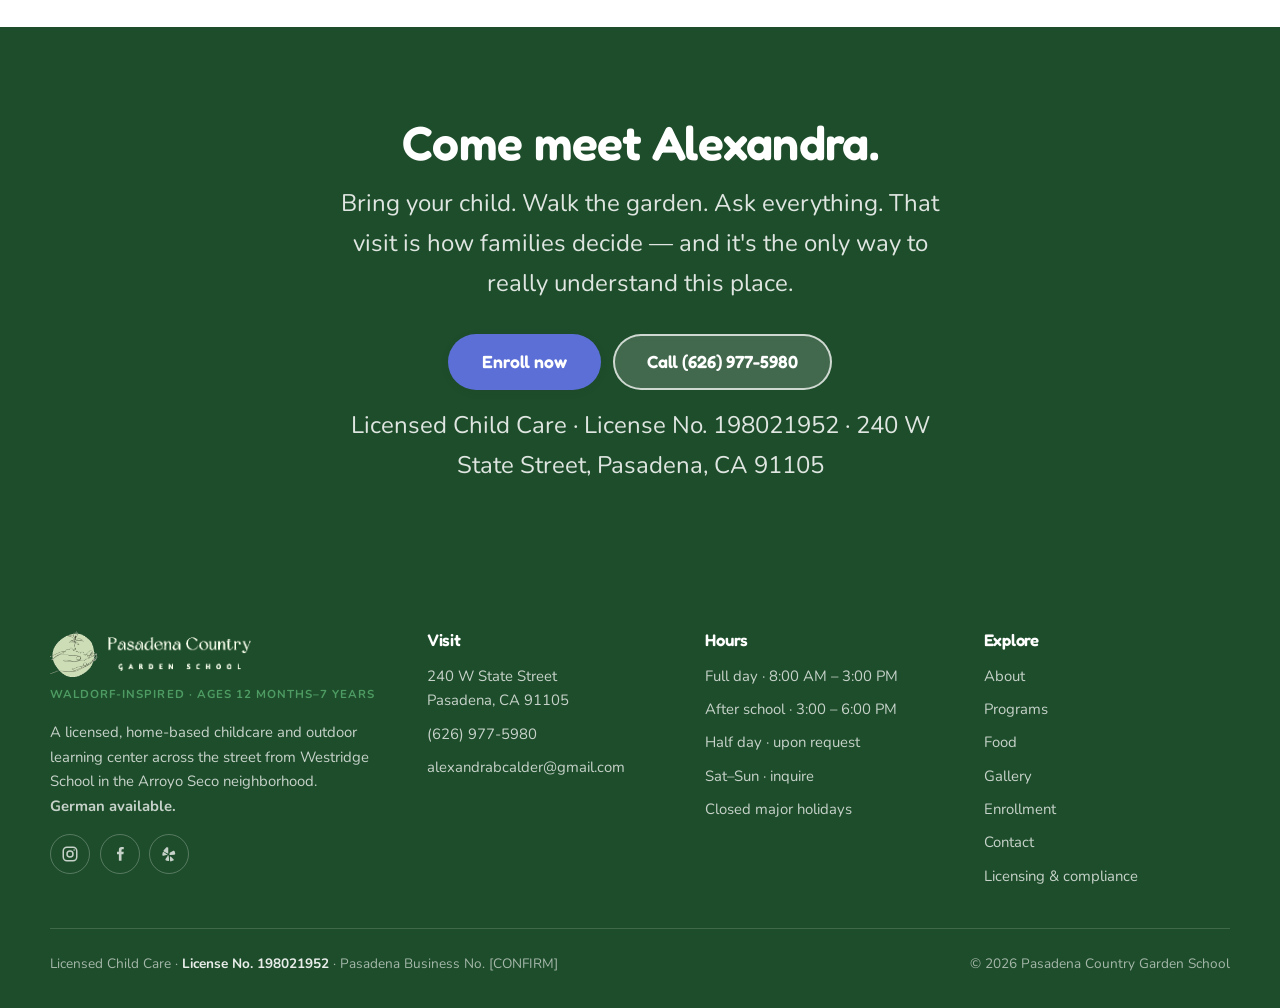
==== commit ac3007ed: "Header button: Tour & Apply -> Enroll now Set in sentence case to match every other button on the si" ====
--- a/index.html
+++ b/index.html
@@ -91,10 +91,10 @@
       <a href="food.html">Food</a>
       <a href="gallery.html">Gallery</a>
       <a href="contact.html">Contact</a>
-      <a class="btn btn--primary btn--sm" href="https://schools.mybrightwheel.com/forms/53537db1-8987-4338-88eb-092476c12521/self-service" target="_blank" rel="noopener">Tour &amp; Apply</a>
+      <a class="btn btn--primary btn--sm" href="https://schools.mybrightwheel.com/forms/53537db1-8987-4338-88eb-092476c12521/self-service" target="_blank" rel="noopener">Enroll now</a>
     </nav>
 
-    <a class="btn btn--primary btn--sm btn--nav" href="https://schools.mybrightwheel.com/forms/53537db1-8987-4338-88eb-092476c12521/self-service" target="_blank" rel="noopener">Tour &amp; Apply</a>
+    <a class="btn btn--primary btn--sm btn--nav" href="https://schools.mybrightwheel.com/forms/53537db1-8987-4338-88eb-092476c12521/self-service" target="_blank" rel="noopener">Enroll now</a>
   </div>
 </header>
 
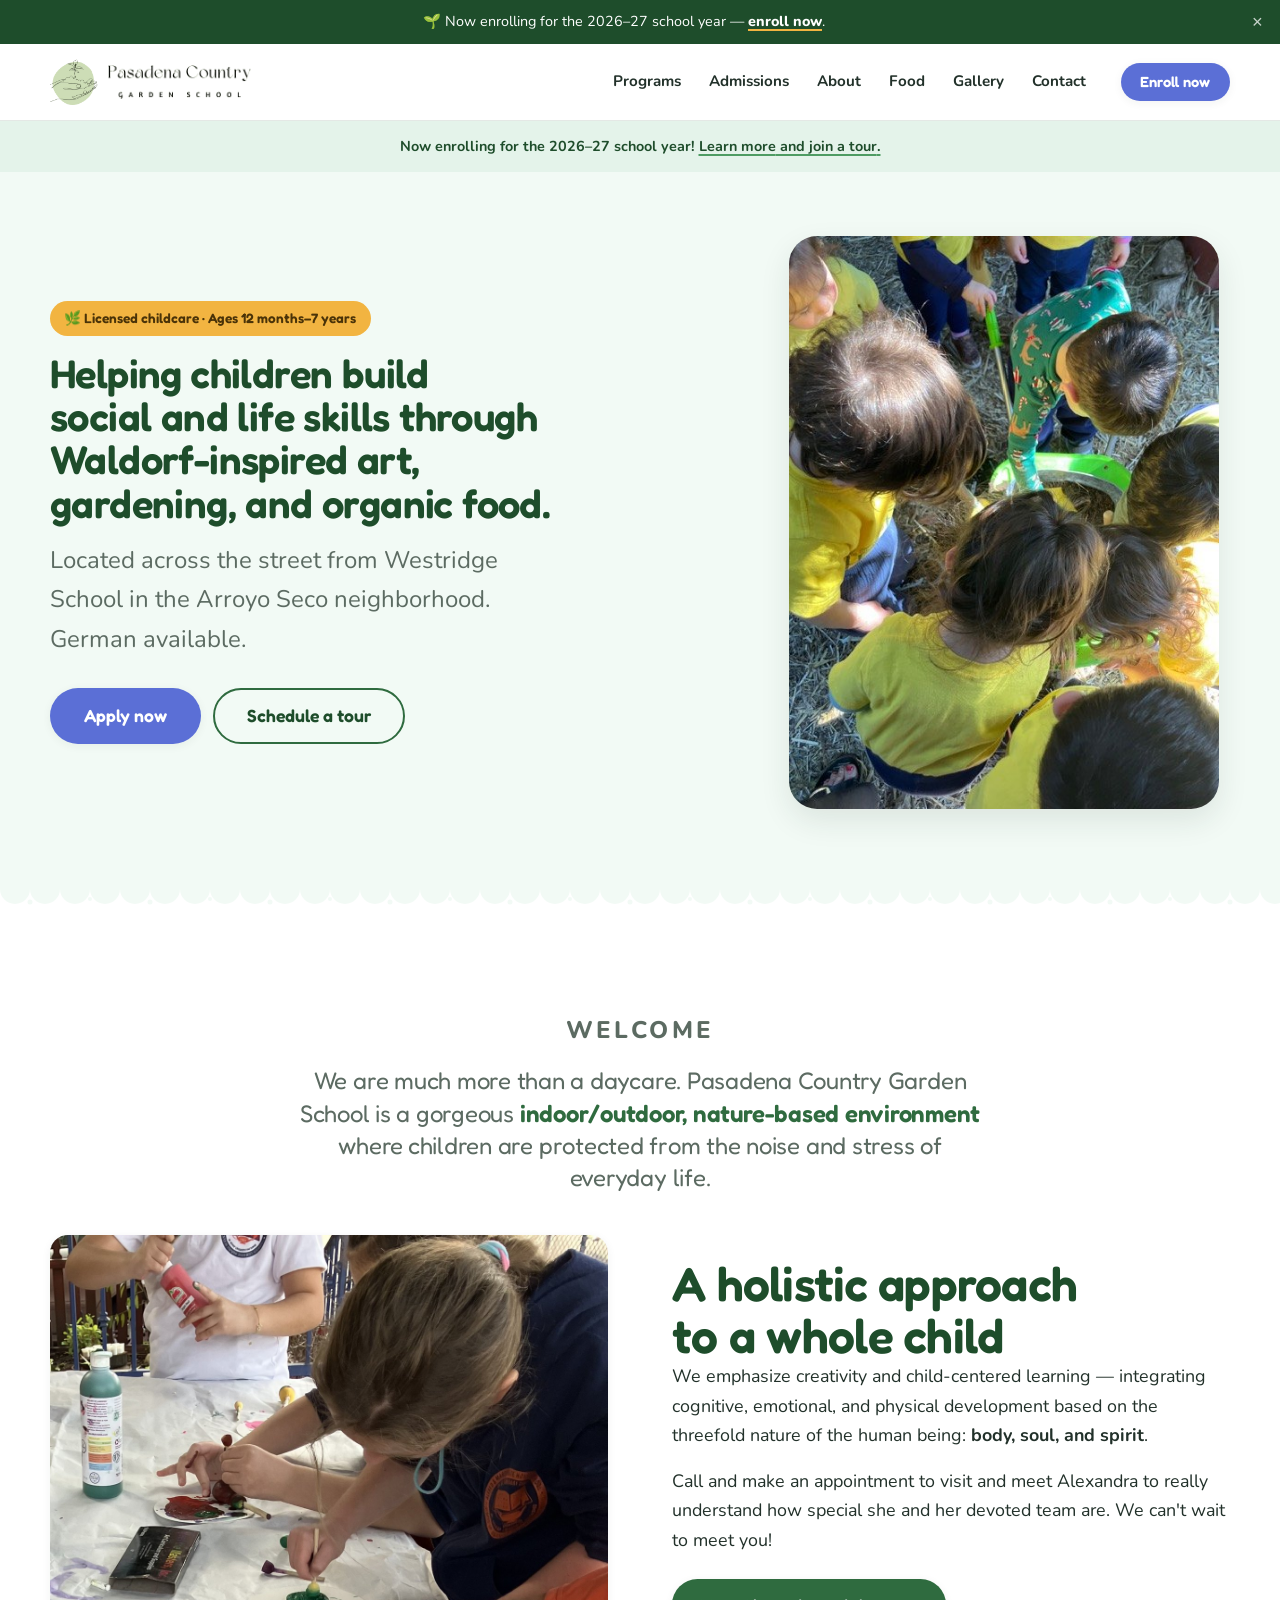
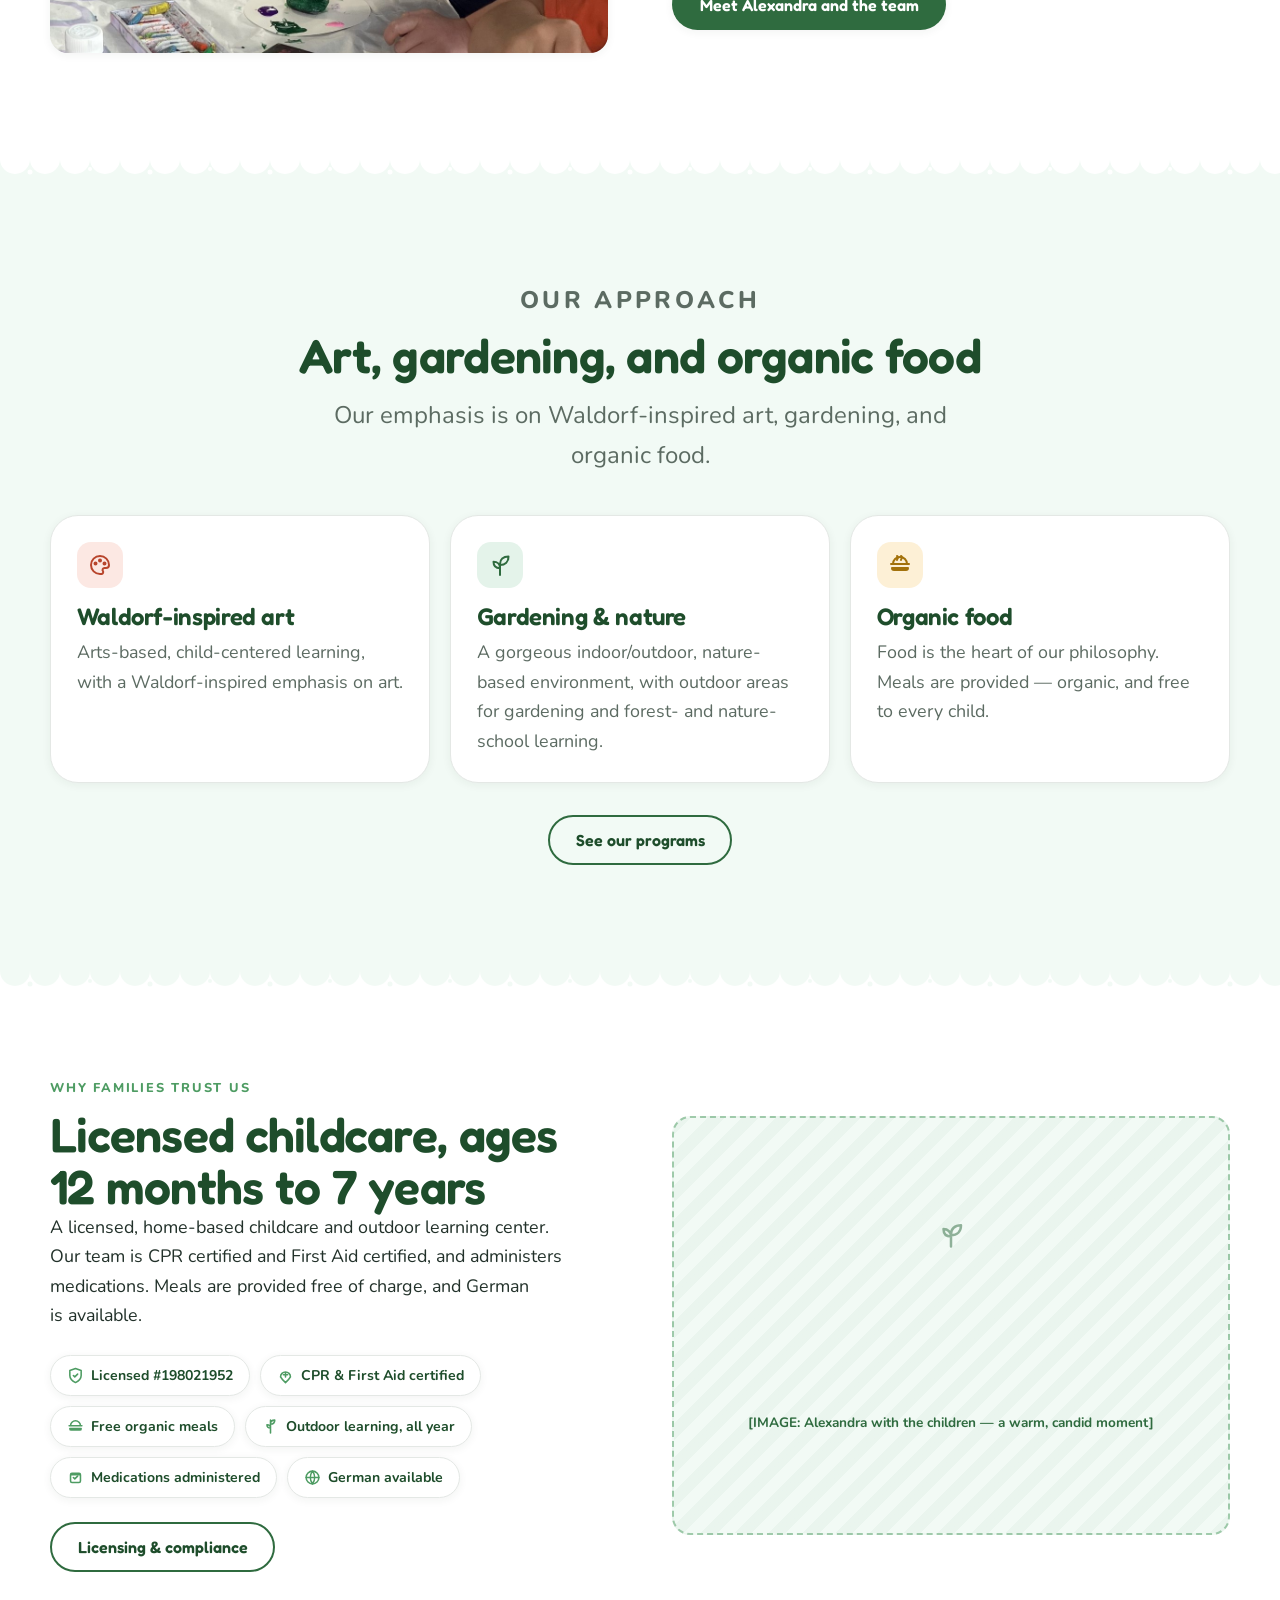
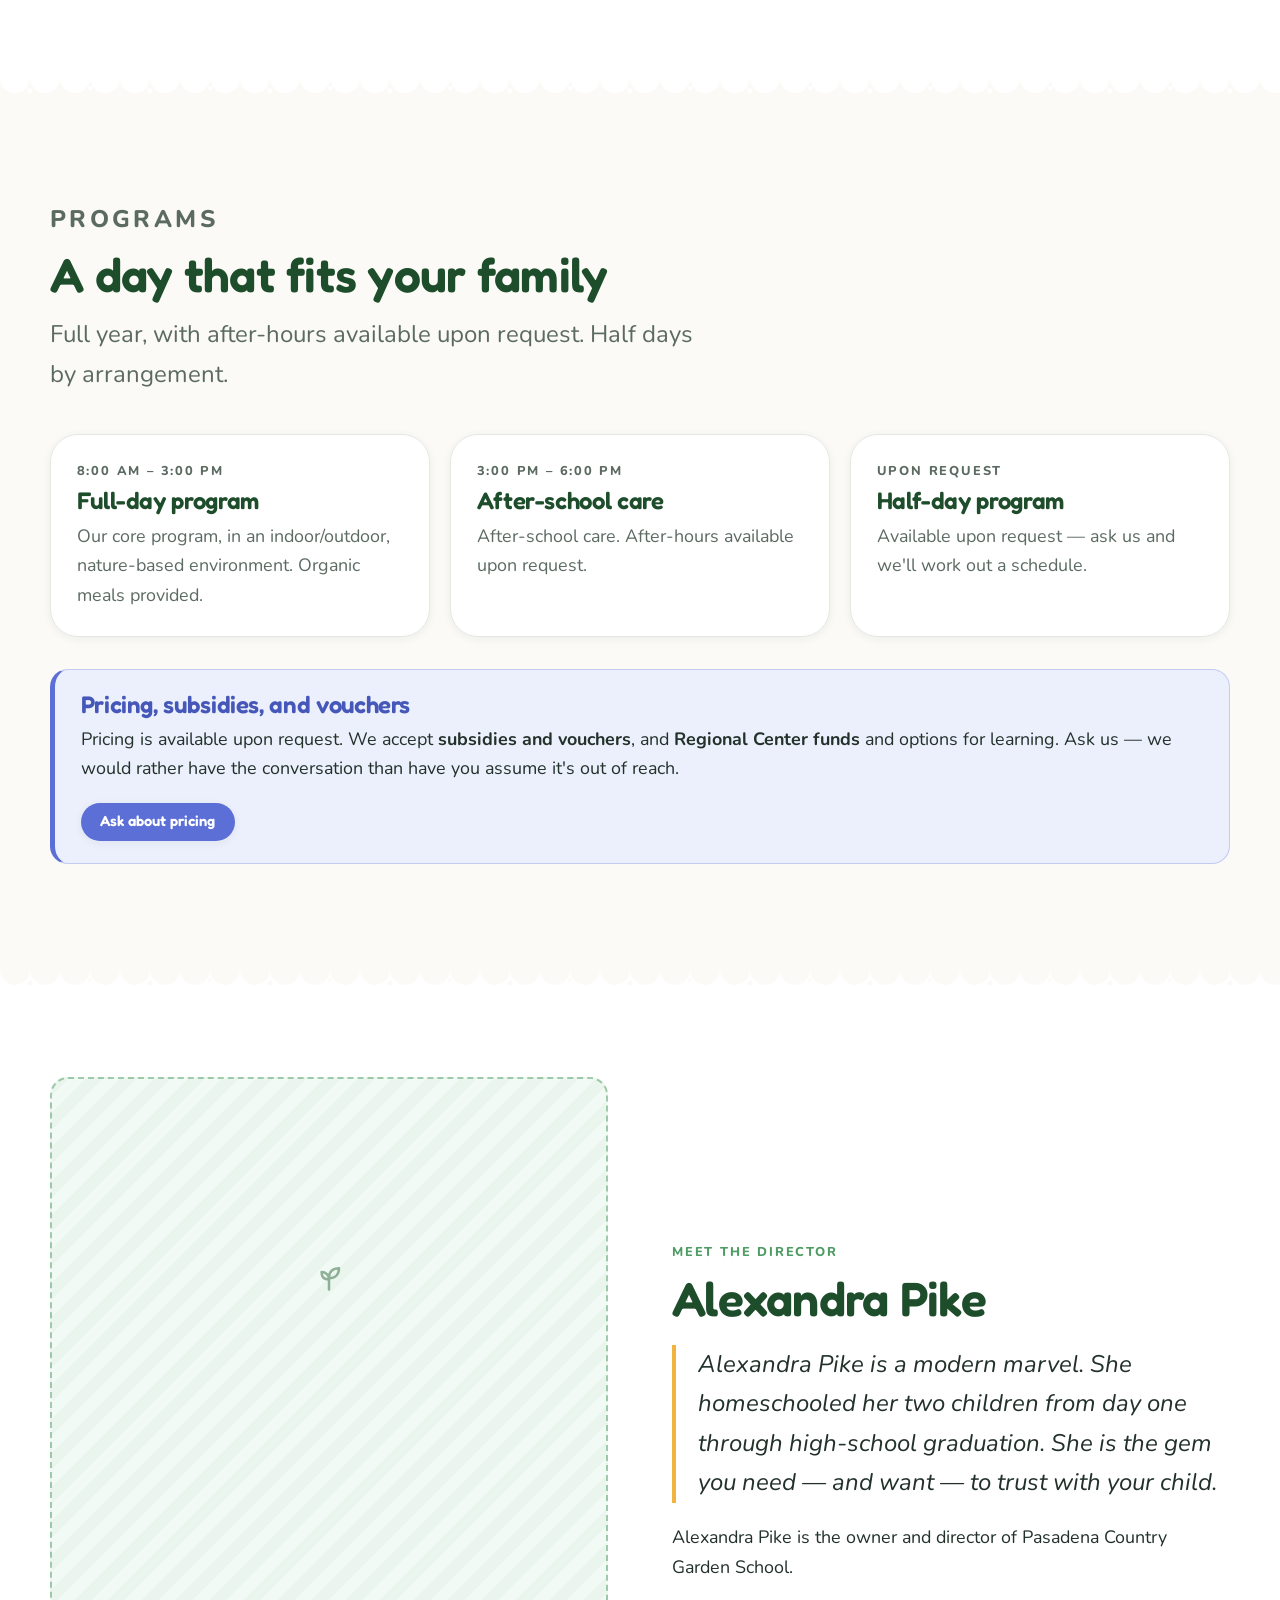
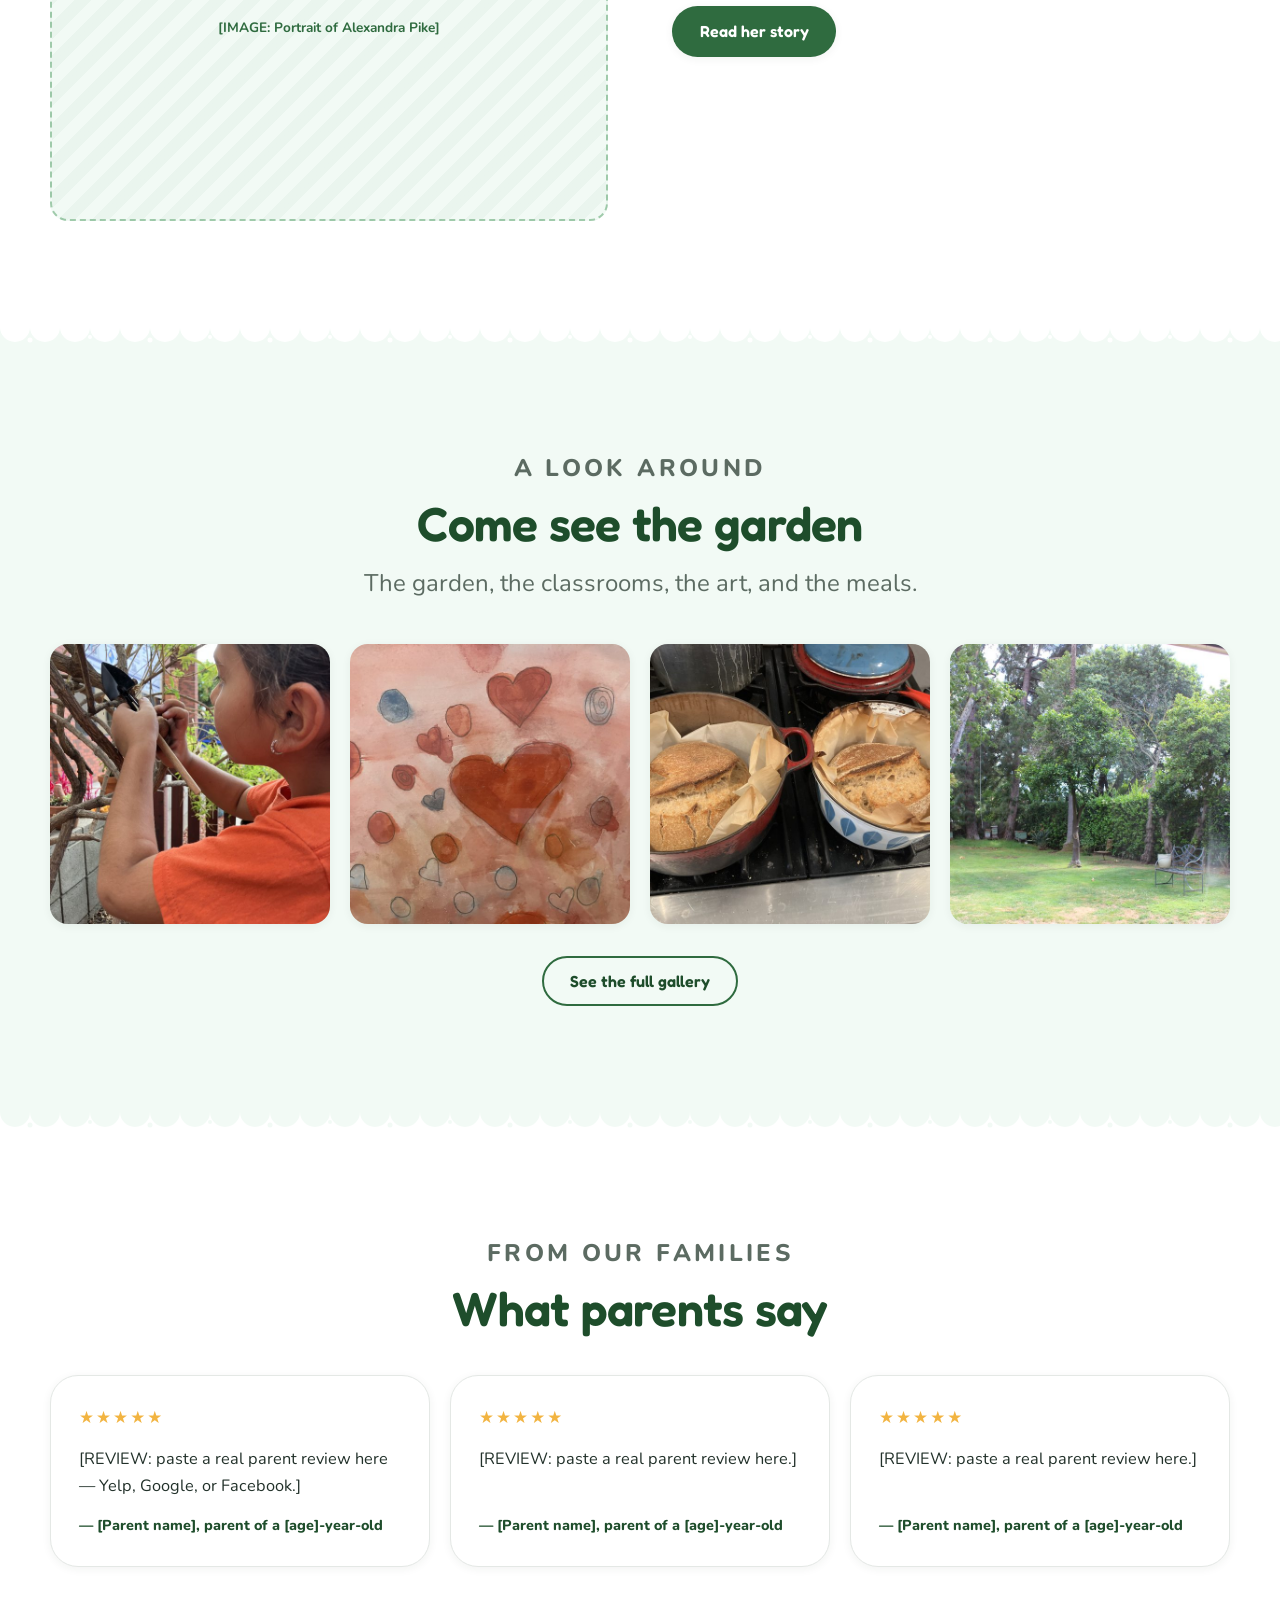
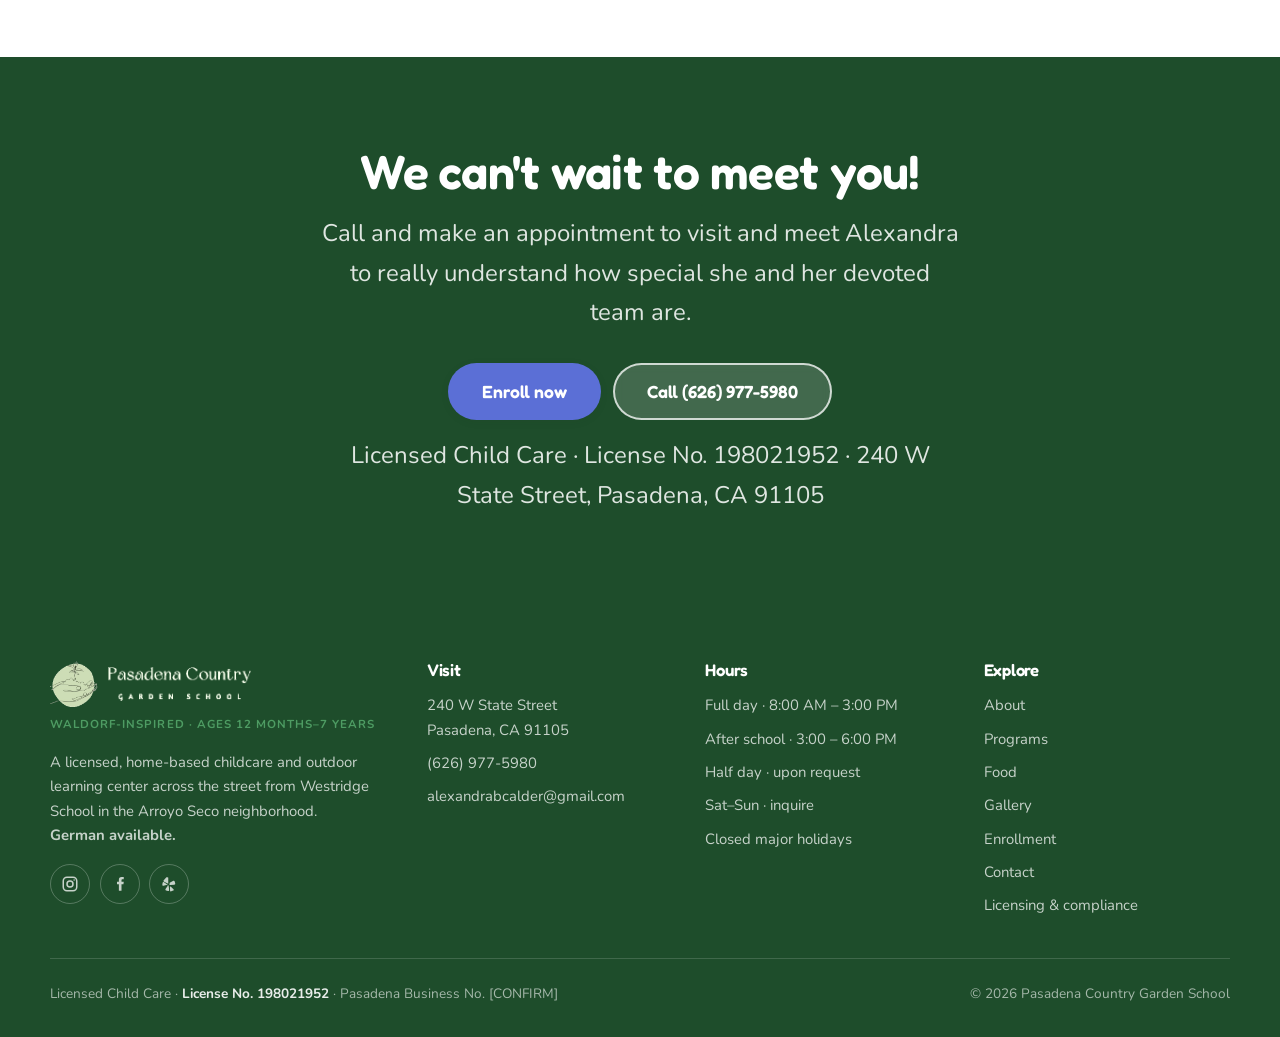
==== commit e91b8d3a: "Restore the client's own copy; remove invented claims The copy had drifted into abstraction and, wor" ====
--- a/index.html
+++ b/index.html
@@ -110,8 +110,8 @@
     <div class="wrap hero__inner">
       <div class="hero__body">
         <p class="hero__eyebrow">🌿 Licensed childcare · Ages 12 months–7 years</p>
-        <h1>Where children grow like the garden they play in.</h1>
-        <p class="hero__sub">A Waldorf-inspired home in the Arroyo Seco, helping children build social and life skills through art, gardening, and organic food.</p>
+        <h1>Helping children build social and life skills through Waldorf-inspired art, gardening, and organic food.</h1>
+        <p class="hero__sub">Located across the street from Westridge School in the Arroyo Seco neighborhood. German available.</p>
         <div class="hero__cta">
           <a class="btn btn--primary btn--lg" href="https://schools.mybrightwheel.com/forms/53537db1-8987-4338-88eb-092476c12521/self-service" target="_blank" rel="noopener">Apply now</a>
           <a class="btn btn--outline btn--lg" href="contact.html">Schedule a tour</a>
@@ -139,7 +139,7 @@
       <div class="split" data-reveal>
         <div class="split__media">
           <img class="photo" src="assets/img/children-painting.jpg"
-               alt="Two children painting at the art table, one leaning in to load a brush with green paint beside a palette of colours"
+               alt="Two children painting at the art table, one leaning in to load a brush with green paint beside a palette of colors"
                width="1200" height="900" loading="lazy">
         </div>
         <div class="split__body">
@@ -160,7 +160,7 @@
       <div class="section__head section__head--center" data-reveal>
         <p class="eyebrow">Our approach</p>
         <h2>Art, gardening, and organic food</h2>
-        <p>Three simple things, done every day, that teach children how to make, how to tend, and how to share.</p>
+        <p>Our emphasis is on Waldorf-inspired art, gardening, and organic food.</p>
       </div>
       <div class="grid grid--3" data-reveal>
         <article class="card card--lift">
@@ -168,21 +168,21 @@
             <svg viewBox="0 0 24 24" fill="none" stroke="currentColor" stroke-width="2" stroke-linecap="round" stroke-linejoin="round" aria-hidden="true"><path d="M12 21a9 9 0 1 1 9-9c0 1.7-1.3 3-3 3h-1.5a2 2 0 0 0-1.4 3.4A2 2 0 0 1 13.7 21H12Z"/><circle cx="7.5" cy="10.5" r="1"/><circle cx="12" cy="7.5" r="1"/><circle cx="16.5" cy="10.5" r="1"/></svg>
           </div>
           <h3>Waldorf-inspired art</h3>
-          <p>Watercolor, beeswax, wool, and song. Children make things with their hands every day — the work of childhood, and the beginning of confidence.</p>
+          <p>Arts-based, child-centered learning, with a Waldorf-inspired emphasis on art.</p>
         </article>
         <article class="card card--lift">
           <div class="card__icon">
             <svg viewBox="0 0 24 24" fill="none" stroke="currentColor" stroke-width="2" stroke-linecap="round" stroke-linejoin="round" aria-hidden="true"><path d="M12 22V11"/><path d="M12 11c0-4.4 3.2-7.5 8.5-7.5 0 5.3-3.2 8.5-8.5 8.5Z"/><path d="M12 15c0-3.6-2.6-6.2-6.5-6.2 0 4.1 2.6 6.4 6.5 6.4Z"/></svg>
           </div>
           <h3>Gardening &amp; nature</h3>
-          <p>Seeds go in, hands get dirty, and something grows. Our outdoor areas are the classroom — patience, care, and the seasons, learned first-hand.</p>
+          <p>A gorgeous indoor/outdoor, nature-based environment, with outdoor areas for gardening and forest- and nature-school learning.</p>
         </article>
         <article class="card card--lift">
           <div class="card__icon card__icon--sun">
             <svg viewBox="0 0 24 24" fill="none" stroke="currentColor" stroke-width="2" stroke-linecap="round" stroke-linejoin="round" aria-hidden="true"><path d="M3 11h18"/><path d="M5 11a7 7 0 0 1 14 0"/><path d="M4 15h16a2 2 0 0 1-2 2H6a2 2 0 0 1-2-2Z"/><path d="M9 7c0-1 1-1.5 1-2.5S9 3 9 3"/><path d="M13 7c0-1 1-1.5 1-2.5S13 3 13 3"/></svg>
           </div>
           <h3>Organic food</h3>
-          <p>Real meals, made from real ingredients, served free to every child. Food is the heart of our philosophy — not an afterthought.</p>
+          <p>Food is the heart of our philosophy. Meals are provided — organic, and free to every child.</p>
         </article>
       </div>
       <p style="text-align:center;margin-top:2rem" data-reveal>
@@ -203,8 +203,8 @@
         </div>
         <div class="split__body" data-reveal>
           <p class="eyebrow">Why families trust us</p>
-          <h2>Small, licensed, and watched over</h2>
-          <p>This is a home, not an institution. Your child is known by name, fed real food, and outside in the fresh air — with a licensed, certified team who have prepared for the day nothing goes to plan.</p>
+          <h2>Licensed childcare, ages 12 months to 7 years</h2>
+          <p>A licensed, home-based childcare and outdoor learning center. Our team is CPR certified and First Aid certified, and administers medications. Meals are provided free of charge, and German is available.</p>
           <div class="trust" style="margin-top:1.5rem">
             <span class="badge"><svg viewBox="0 0 24 24" fill="none" stroke="currentColor" stroke-width="2.2" stroke-linecap="round" stroke-linejoin="round" aria-hidden="true"><path d="M12 22s8-4 8-10V5l-8-3-8 3v7c0 6 8 10 8 10Z"/><path d="m9 12 2 2 4-4"/></svg>Licensed #198021952</span>
             <span class="badge"><svg viewBox="0 0 24 24" fill="none" stroke="currentColor" stroke-width="2.2" stroke-linecap="round" stroke-linejoin="round" aria-hidden="true"><path d="M19 14c-1.5 3-7 8-7 8s-5.5-5-7-8a7 7 0 1 1 14 0Z"/><path d="M12 8v6M9 11h6"/></svg>CPR &amp; First Aid certified</span>
@@ -233,17 +233,17 @@
         <article class="card card--lift">
           <p class="eyebrow" style="margin-bottom:0.35rem">8:00 AM – 3:00 PM</p>
           <h3>Full-day program</h3>
-          <p>The whole rhythm of the day — morning circle, garden, art, a hot organic lunch, rest, and outdoor play.</p>
+          <p>Our core program, in an indoor/outdoor, nature-based environment. Organic meals provided.</p>
         </article>
         <article class="card card--lift">
           <p class="eyebrow" style="margin-bottom:0.35rem">3:00 PM – 6:00 PM</p>
           <h3>After-school care</h3>
-          <p>A calm landing after school: snack, free play in the garden, and unhurried time until you arrive.</p>
+          <p>After-school care. After-hours available upon request.</p>
         </article>
         <article class="card card--lift">
           <p class="eyebrow" style="margin-bottom:0.35rem">Upon request</p>
           <h3>Half-day program</h3>
-          <p>A gentler start for younger children or families easing in. Ask us and we'll build a schedule together.</p>
+          <p>Available upon request — ask us and we'll work out a schedule.</p>
         </article>
       </div>
       <div class="callout" style="margin-top:2rem" data-reveal>
@@ -268,7 +268,7 @@
           <p class="eyebrow">Meet the director</p>
           <h2>Alexandra Pike</h2>
           <blockquote class="pull" style="margin-top:1.25rem">Alexandra Pike is a modern marvel. She homeschooled her two children from day one through high-school graduation. She is the gem you need — and want — to trust with your child.</blockquote>
-          <p style="margin-top:1.25rem">Twenty years of teaching her own children taught her what a child actually needs: time, attention, real food, and something to make with their hands. That is what she built here.</p>
+          <p style="margin-top:1.25rem">Alexandra Pike is the owner and director of Pasadena Country Garden School.</p>
           <a class="btn btn--green" href="about.html">Read her story</a>
         </div>
       </div>
@@ -283,11 +283,11 @@
       <div class="section__head section__head--center" data-reveal>
         <p class="eyebrow">A look around</p>
         <h2>Come see the garden</h2>
-        <p>Photos say more than we can. Then come stand in it.</p>
+        <p>The garden, the classrooms, the art, and the meals.</p>
       </div>
       <div class="grid grid--4" data-reveal>
         <img class="photo" src="assets/img/gallery/child-pruning-thumb.jpg" alt="A child pruning in the garden with real tools" width="600" height="600" loading="lazy" decoding="async">
-        <img class="photo" src="assets/img/gallery/watercolor-hearts-thumb.jpg" alt="Watercolour hearts from the art table" width="600" height="600" loading="lazy" decoding="async">
+        <img class="photo" src="assets/img/gallery/watercolor-hearts-thumb.jpg" alt="Watercolor hearts from the art table" width="600" height="600" loading="lazy" decoding="async">
         <img class="photo" src="assets/img/gallery/fresh-bread-thumb.jpg" alt="Bread, straight out of the oven" width="600" height="600" loading="lazy" decoding="async">
         <img class="photo" src="assets/img/gallery/backyard-treehouse-thumb.jpg" alt="The backyard lawn, with the beehives along the hedge" width="600" height="600" loading="lazy" decoding="async">
       </div>
@@ -331,8 +331,8 @@
   <!-- ═══ CLOSING CTA ══════════════════════════════════════════════════ -->
   <section class="ctaband">
     <div class="wrap">
-      <h2>Come meet Alexandra.</h2>
-      <p>Bring your child. Walk the garden. Ask everything. That visit is how families decide — and it's the only way to really understand this place.</p>
+      <h2>We can't wait to meet you!</h2>
+      <p>Call and make an appointment to visit and meet Alexandra to really understand how special she and her devoted team are.</p>
       <div class="ctaband__cta">
         <a class="btn btn--primary btn--lg" href="https://schools.mybrightwheel.com/forms/53537db1-8987-4338-88eb-092476c12521/self-service" target="_blank" rel="noopener">Enroll now</a>
         <a class="btn btn--ghost-light btn--lg" href="tel:+16269775980">Call (626)&nbsp;977-5980</a>
--- a/assets/css/styles.css
+++ b/assets/css/styles.css
@@ -326,9 +326,10 @@
   padding-block: clamp(2.5rem, 5vw, 4.5rem);
 }
 .hero__body { max-width: 34rem; }
-/* Slightly under --step-4: at full size the headline broke to four ragged
-   lines in this narrower column. */
-.hero h1 { color: var(--green-900); font-size: clamp(2rem, 1.4rem + 2.5vw, 3.4rem); }
+/* Sized to the real headline, not the other way round: the school's promise
+   runs ~100 characters, and at display size it stacked to six lines and shoved
+   the CTAs under the fold. This keeps it to four. */
+.hero h1 { color: var(--green-900); font-size: clamp(1.7rem, 1.1rem + 1.9vw, 2.5rem); }
 .hero__sub {
   font-size: var(--step-1);
   margin-top: 1rem;
@@ -383,7 +384,7 @@
    of this hero. Tighten the type and let the two buttons sit side by side. */
 @media (max-width: 560px) {
   .hero__inner { padding-block: 1.75rem 2rem; }
-  .hero h1 { font-size: clamp(1.9rem, 8vw, 2.4rem); }
+  .hero h1 { font-size: clamp(1.45rem, 6.2vw, 1.95rem); }
   .hero__sub { font-size: 1rem; margin-top: 0.7rem; line-height: 1.5; }
   .hero__eyebrow { font-size: 0.76rem; margin-bottom: 0.75rem; }
   .hero__cta { margin-top: 1.2rem; gap: 0.6rem; }
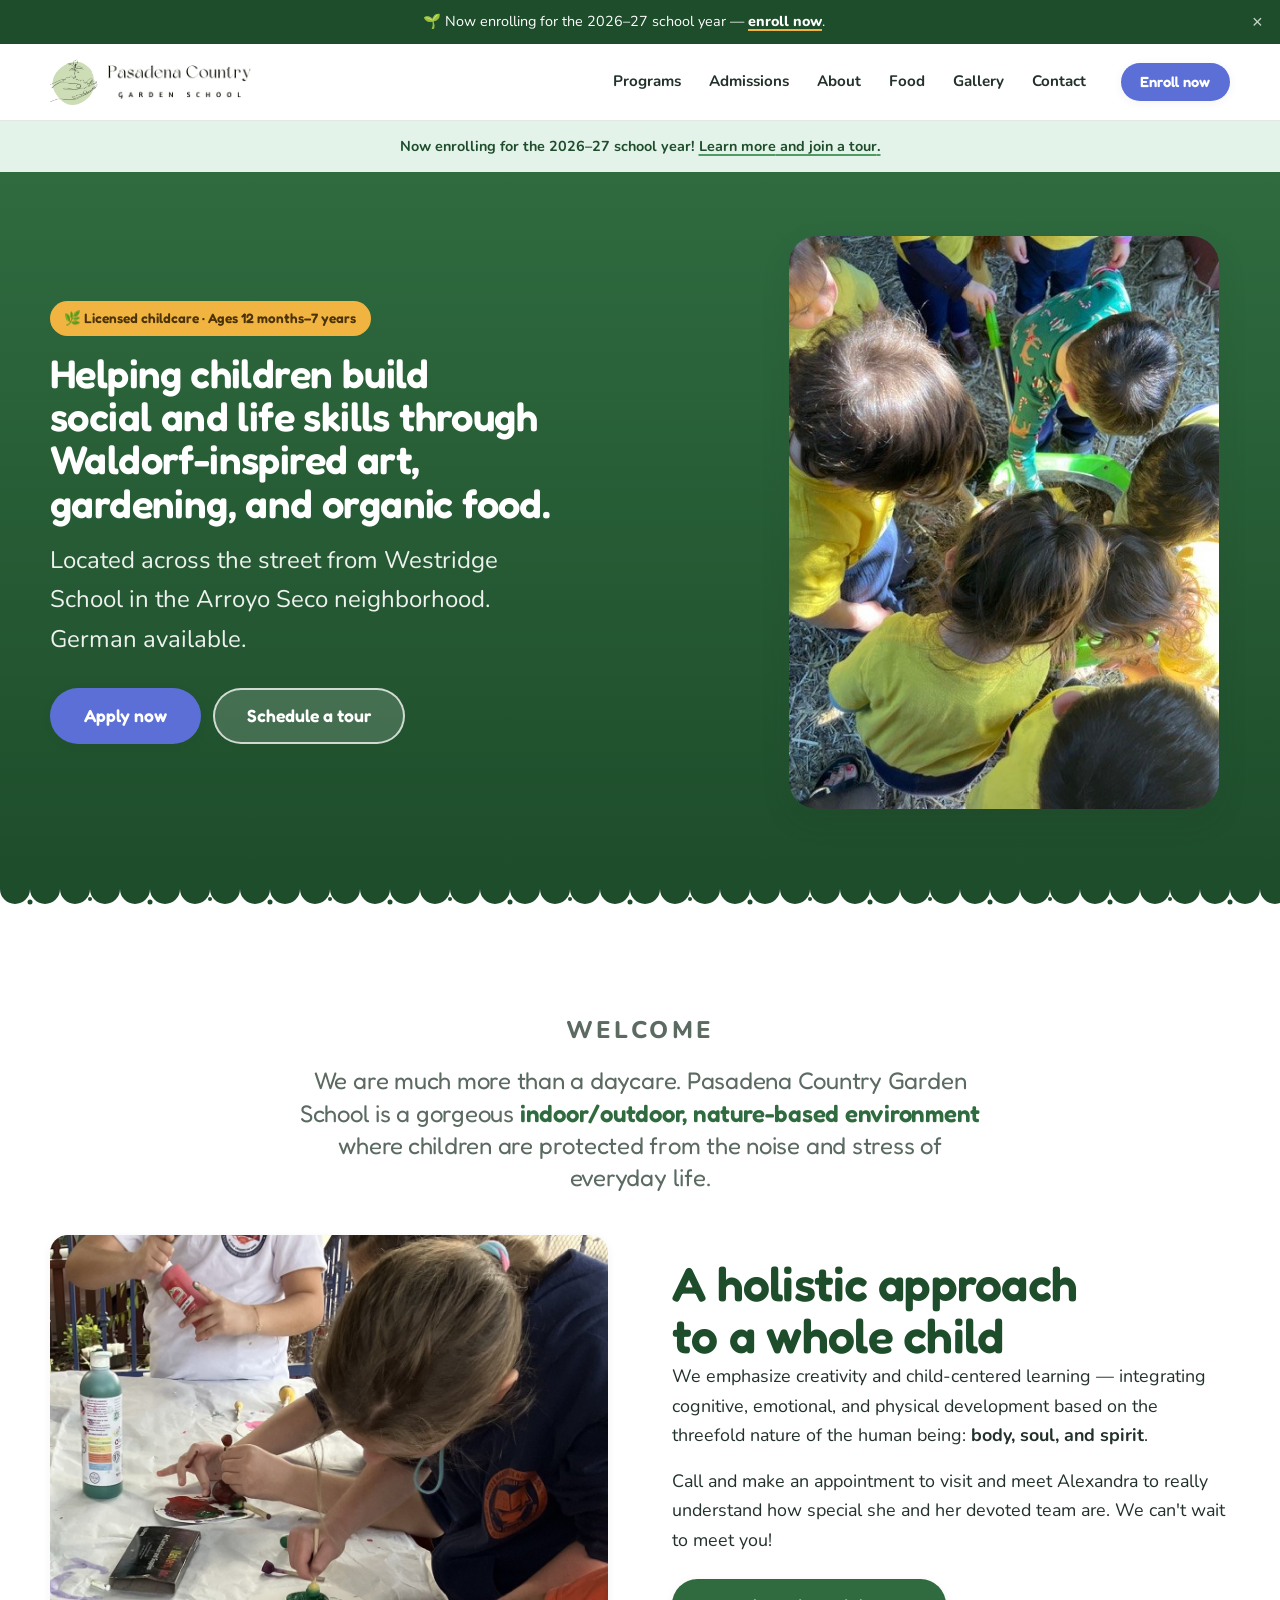
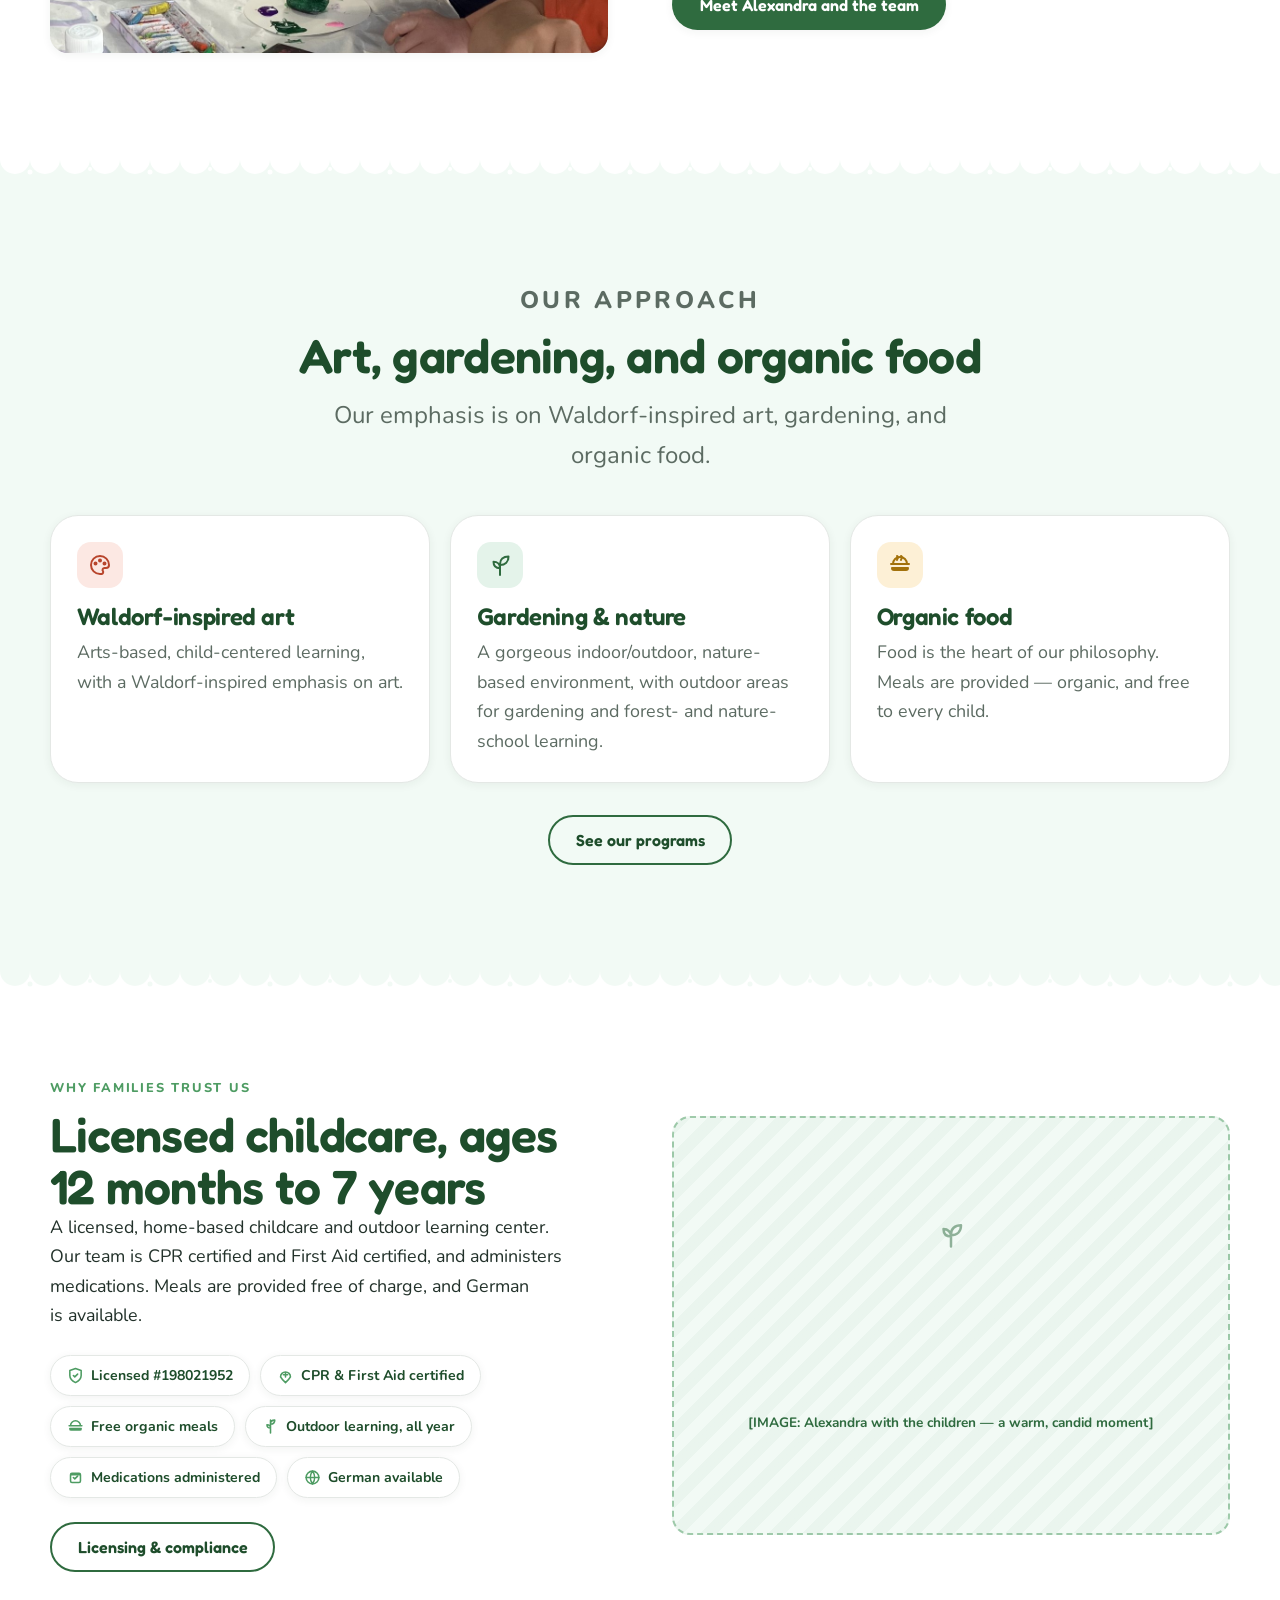
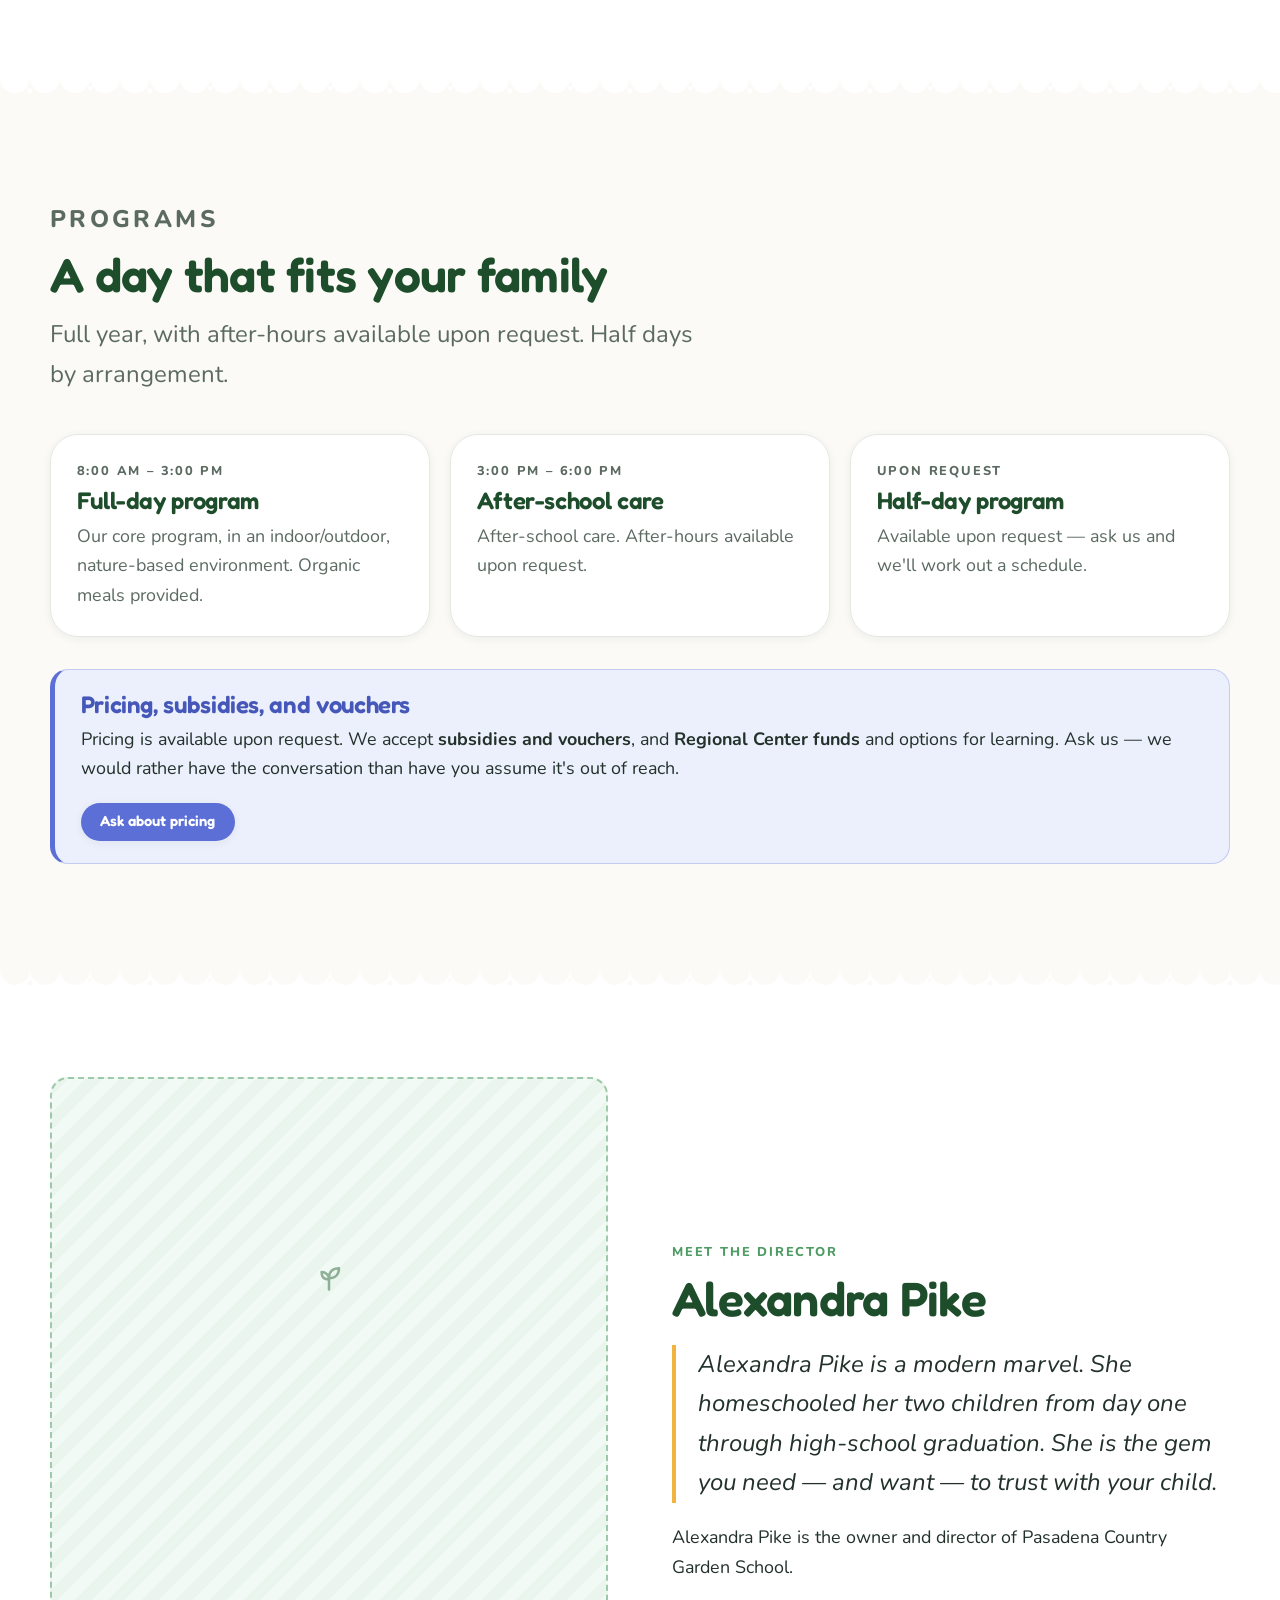
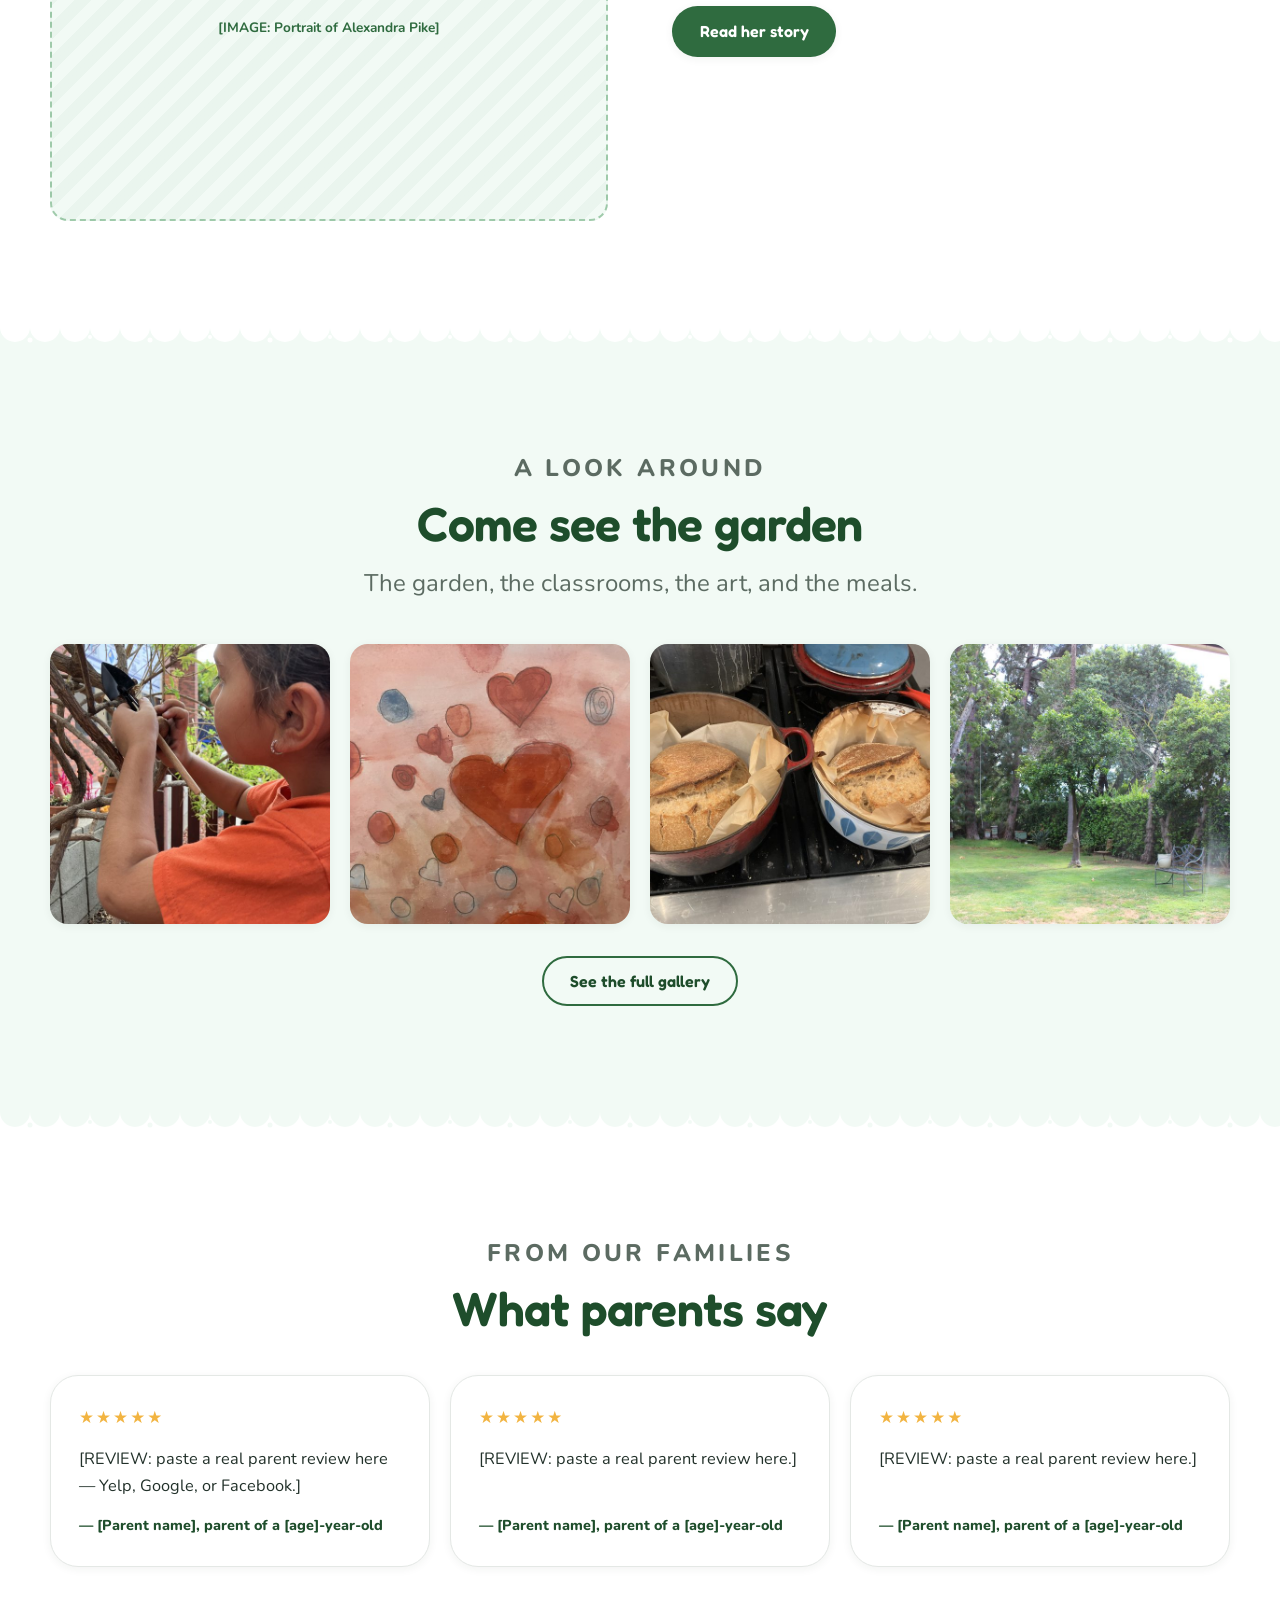
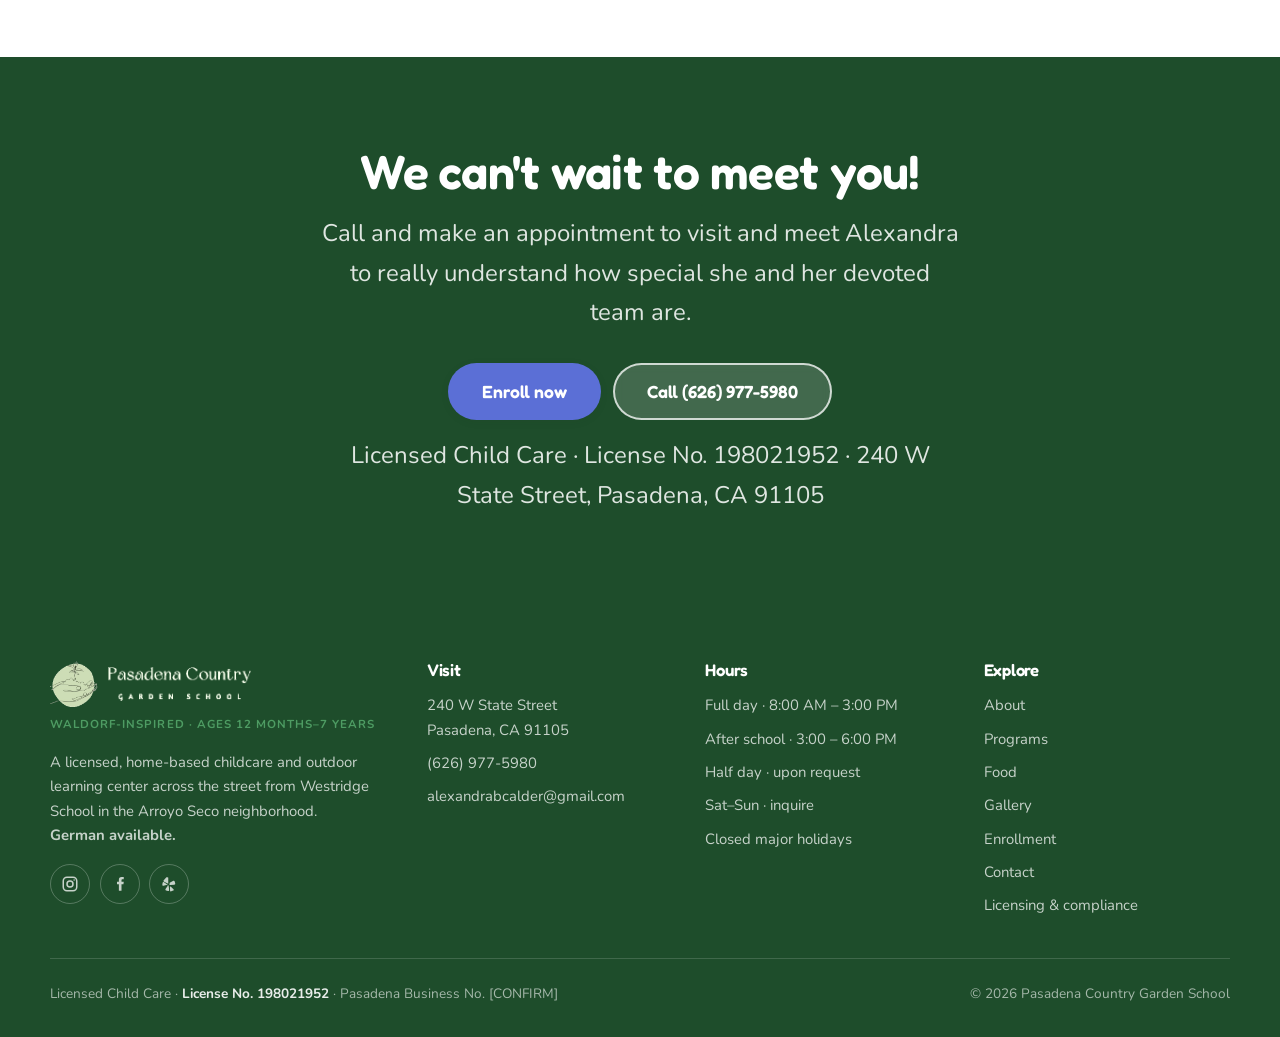
==== commit 44bd62cd: "Put real brand green behind the hero The hero sat on --green-050 (#f2faf5), a mint so pale it read a" ====
--- a/index.html
+++ b/index.html
@@ -114,7 +114,7 @@
         <p class="hero__sub">Located across the street from Westridge School in the Arroyo Seco neighborhood. German available.</p>
         <div class="hero__cta">
           <a class="btn btn--primary btn--lg" href="https://schools.mybrightwheel.com/forms/53537db1-8987-4338-88eb-092476c12521/self-service" target="_blank" rel="noopener">Apply now</a>
-          <a class="btn btn--outline btn--lg" href="contact.html">Schedule a tour</a>
+          <a class="btn btn--ghost-light btn--lg" href="contact.html">Schedule a tour</a>
         </div>
       </div>
       <figure class="hero__figure">
@@ -127,7 +127,7 @@
     </div>
   </section>
 
-  <div class="gardenrow" style="--row-over: var(--green-050); --row-under: var(--white);" aria-hidden="true"></div>
+  <div class="gardenrow" style="--row-over: var(--green-900); --row-under: var(--white);" aria-hidden="true"></div>
 
   <!-- ═══ MORE THAN A DAYCARE ═══════════════════════════════════════════ -->
   <section class="section">
--- a/assets/css/styles.css
+++ b/assets/css/styles.css
@@ -315,7 +315,15 @@
    shows it whole. Light ground, dark type: the photo supplies the colour.    */
 .hero {
   position: relative;
-  background: var(--green-050);
+  /* Garden green, the brand colour, carrying the full hero. The photo's yellow
+     shirts and the sun-yellow eyebrow pop against it, and it gets back to the
+     big bold white headline the brief asked for — which the earlier near-white
+     mint (#f2faf5) couldn't support. White on --green-700 is 6.4:1, so the
+     headline and subhead both clear AA. */
+  /* Vertical, not angled: the garden-row divider below paints a flat
+     --green-900, and an angled gradient doesn't reach its end colour evenly
+     across the bottom edge — which leaves a visible seam against it. */
+  background: linear-gradient(180deg, var(--green-700) 0%, var(--green-900) 100%);
   overflow: hidden;
 }
 .hero__inner {
@@ -329,11 +337,11 @@
 /* Sized to the real headline, not the other way round: the school's promise
    runs ~100 characters, and at display size it stacked to six lines and shoved
    the CTAs under the fold. This keeps it to four. */
-.hero h1 { color: var(--green-900); font-size: clamp(1.7rem, 1.1rem + 1.9vw, 2.5rem); }
+.hero h1 { color: #fff; font-size: clamp(1.7rem, 1.1rem + 1.9vw, 2.5rem); }
 .hero__sub {
   font-size: var(--step-1);
   margin-top: 1rem;
-  color: var(--muted);
+  color: rgba(255, 255, 255, 0.92);
   max-width: 34rem;
 }
 
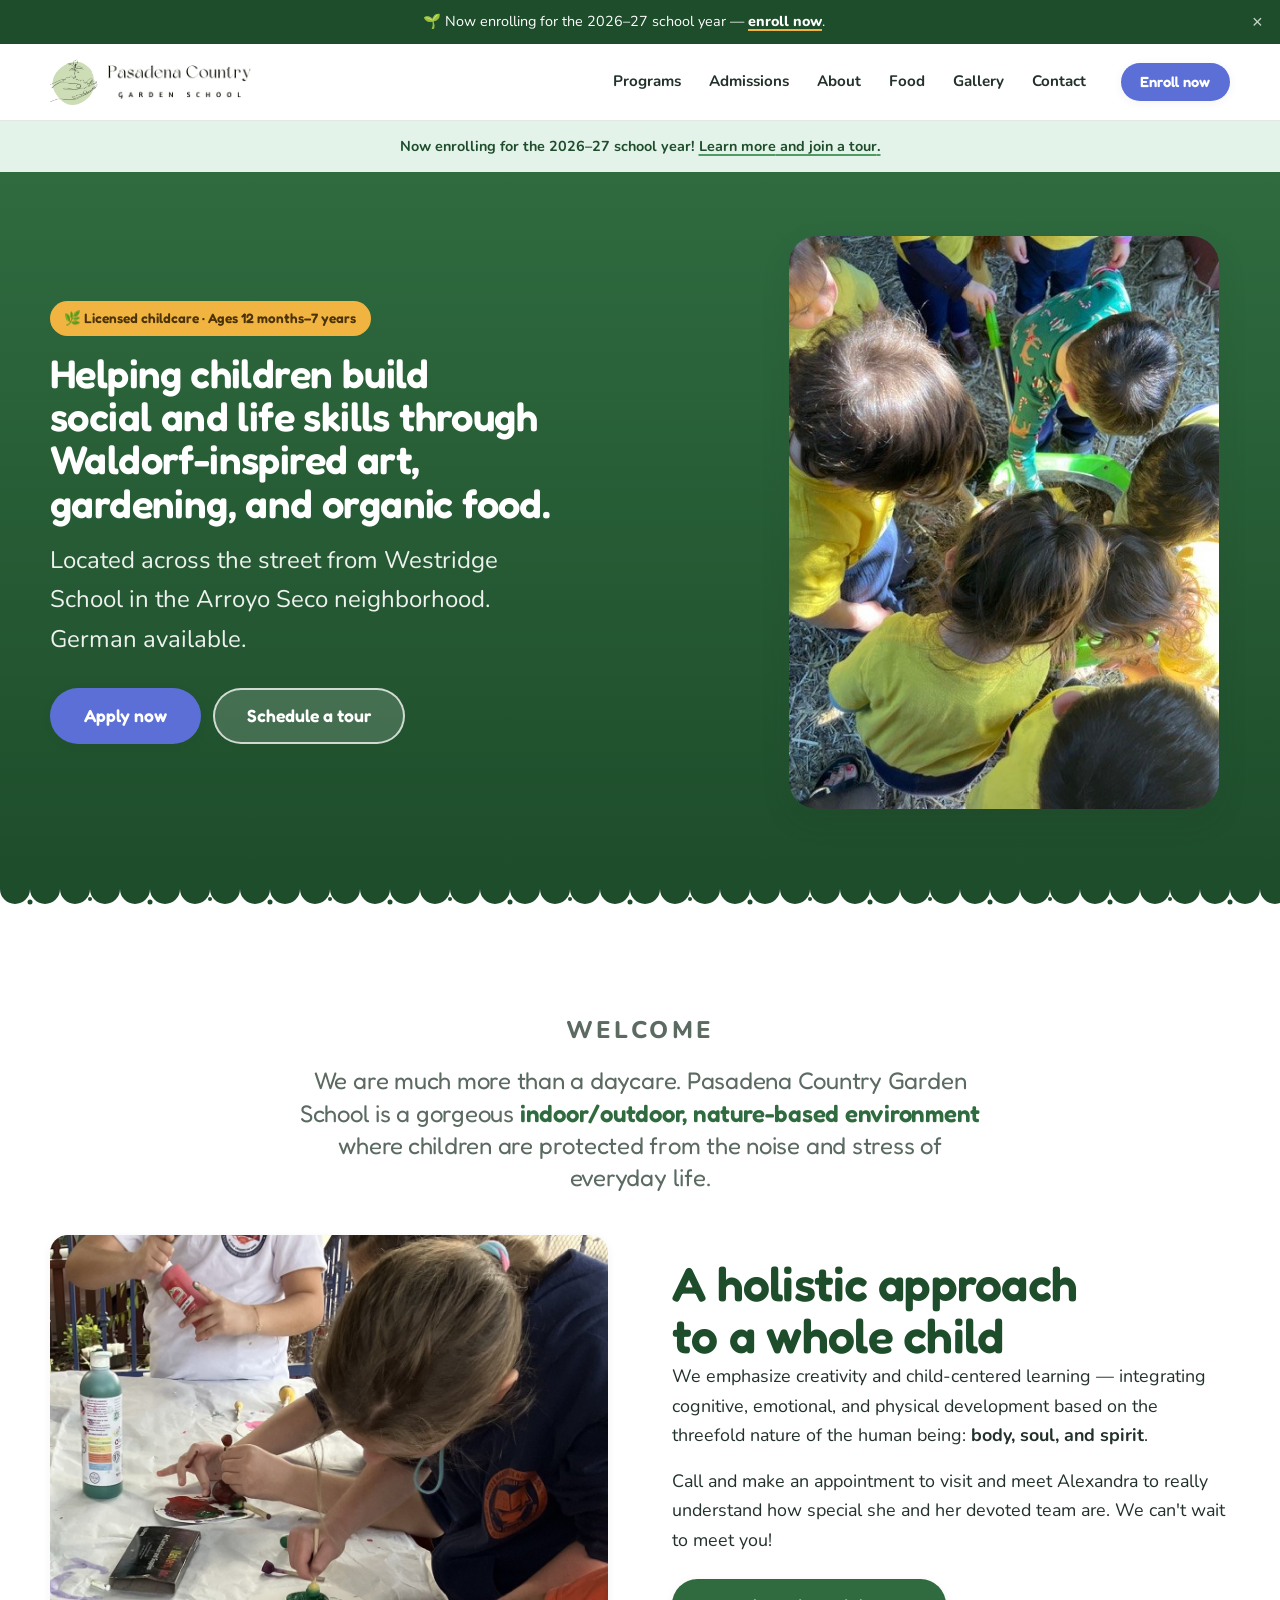
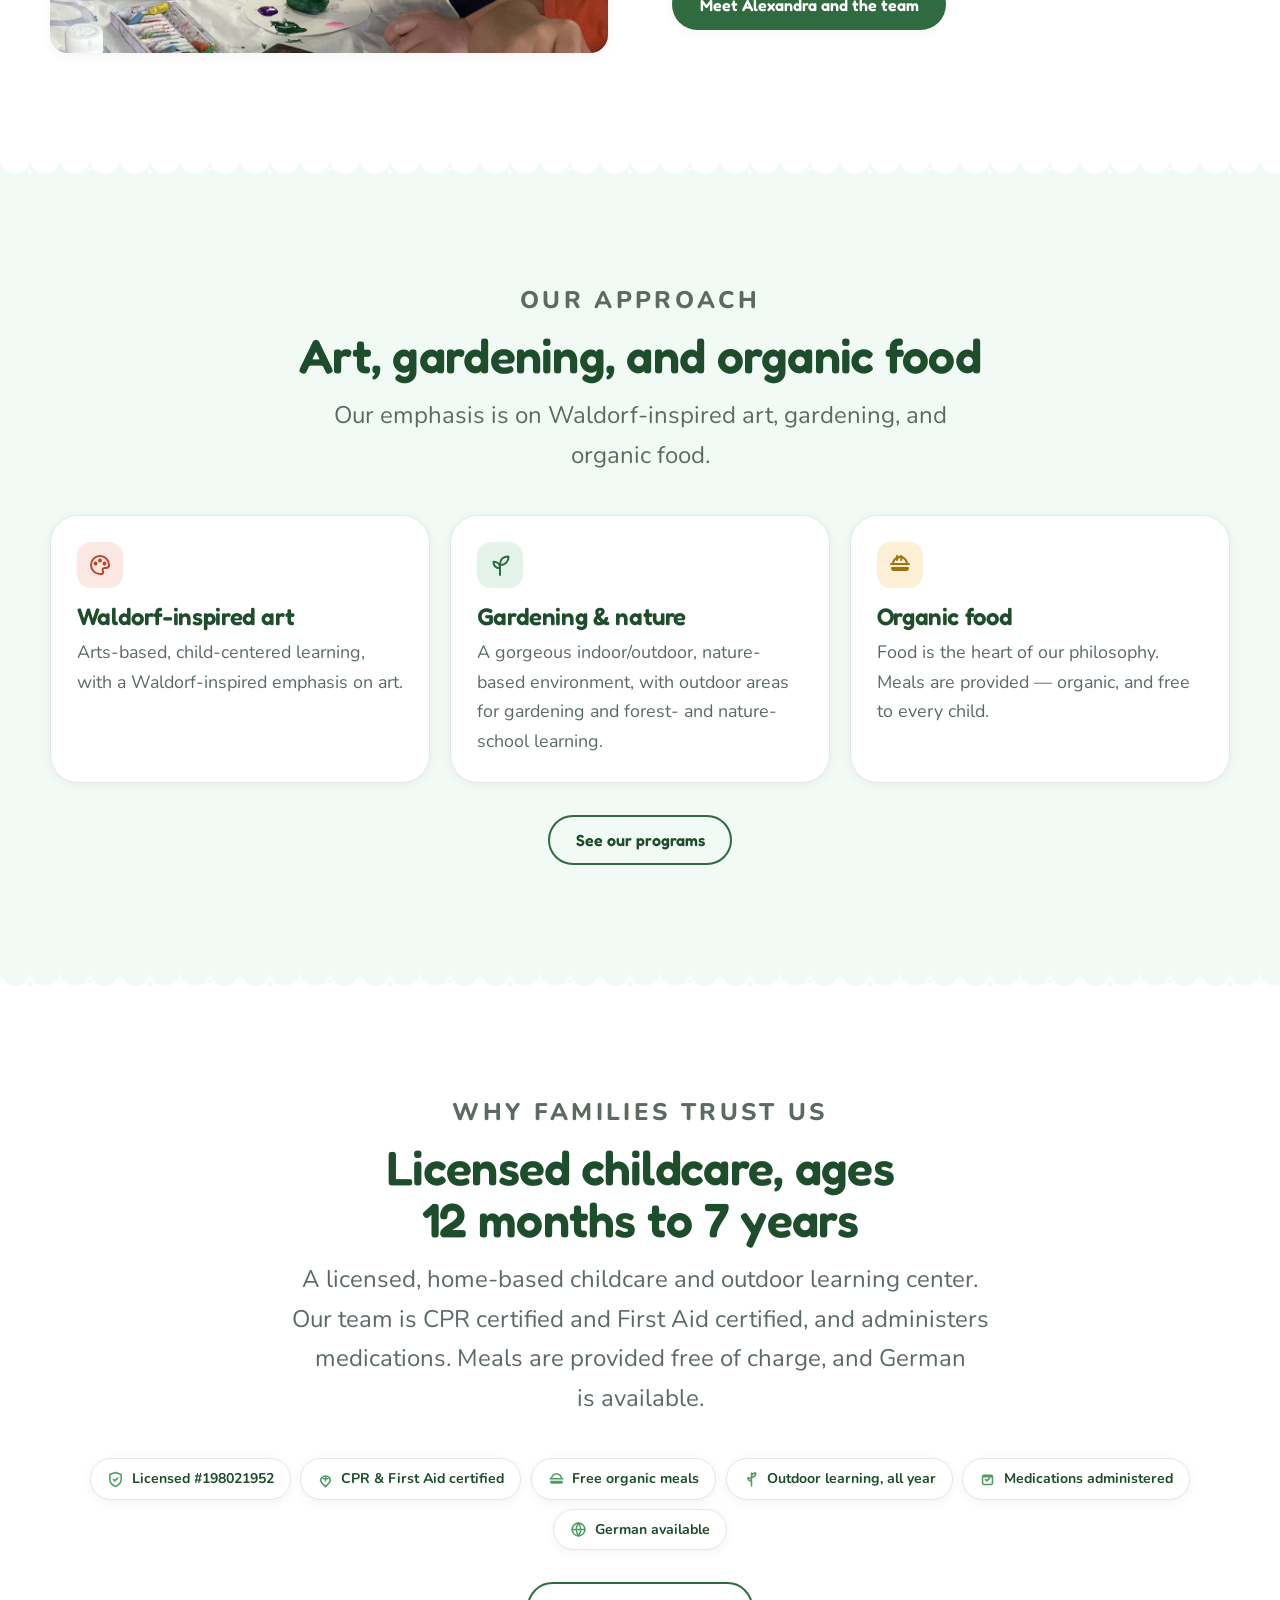
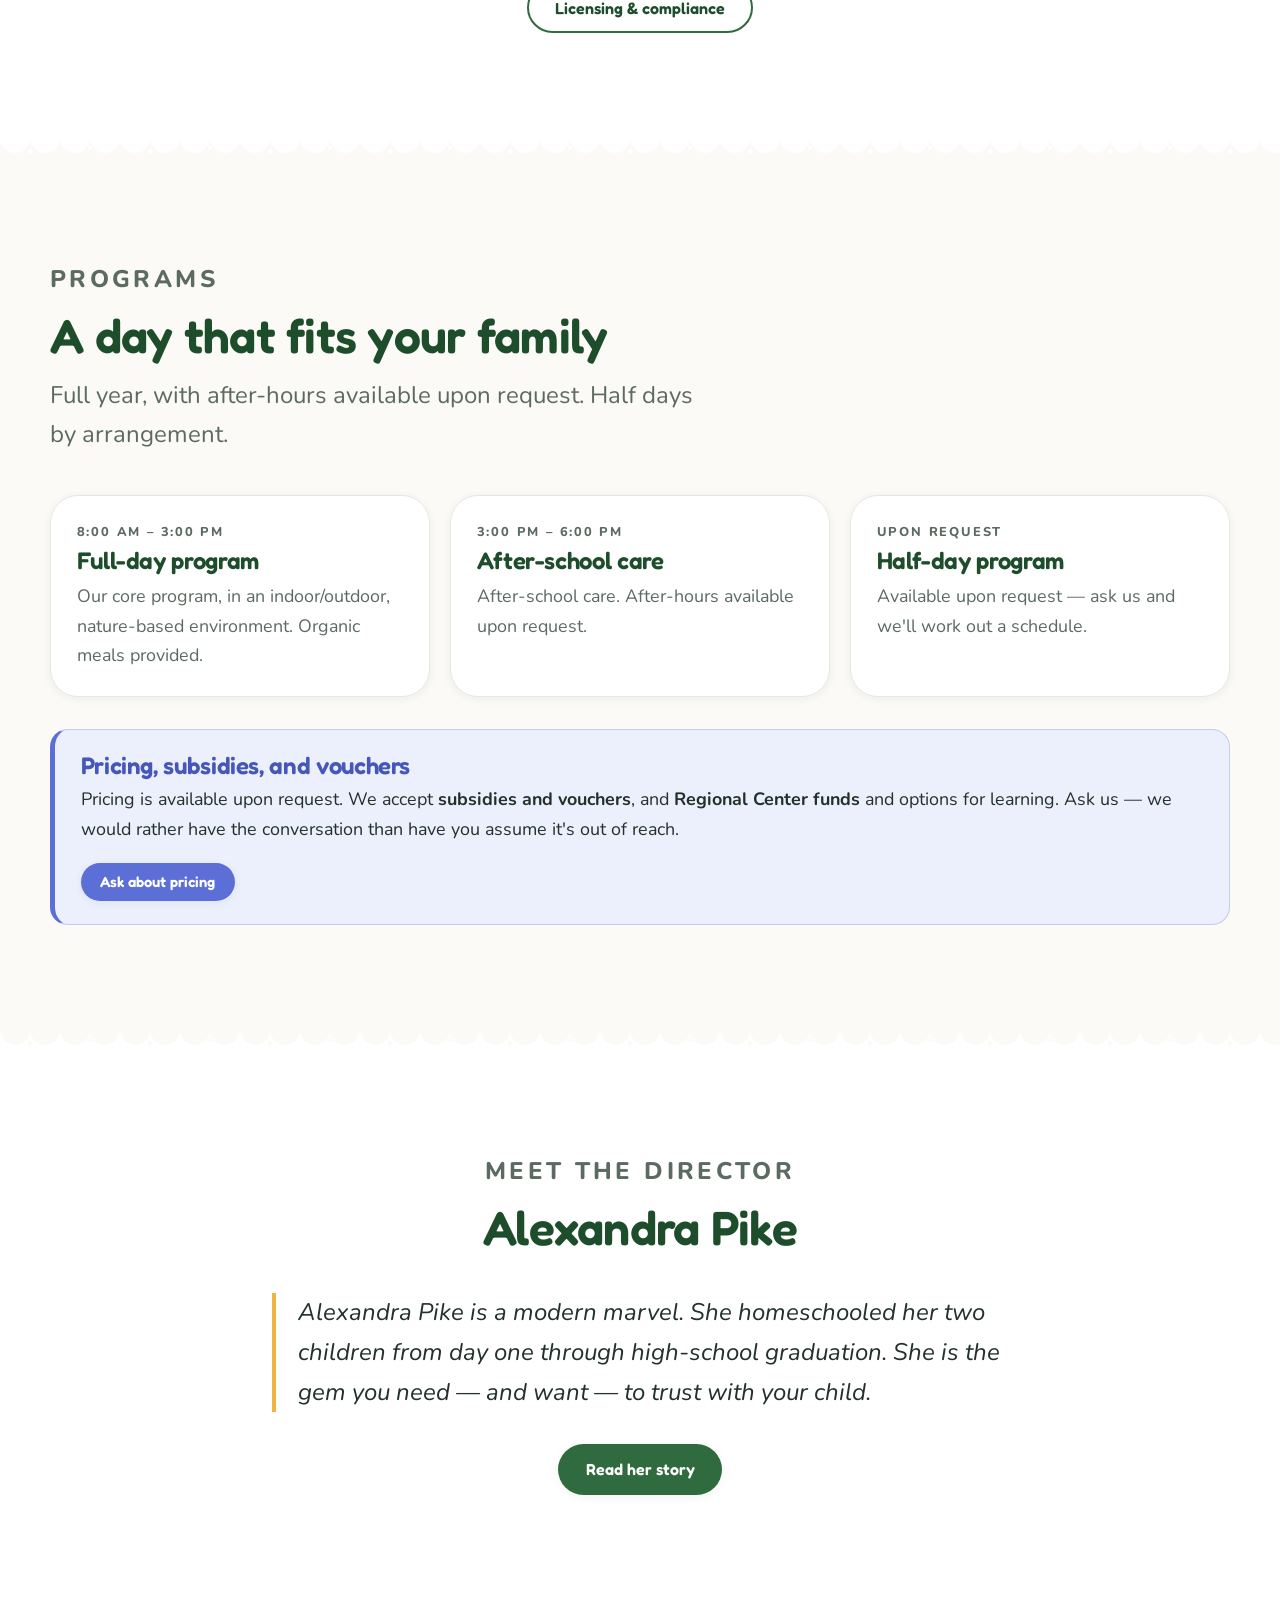
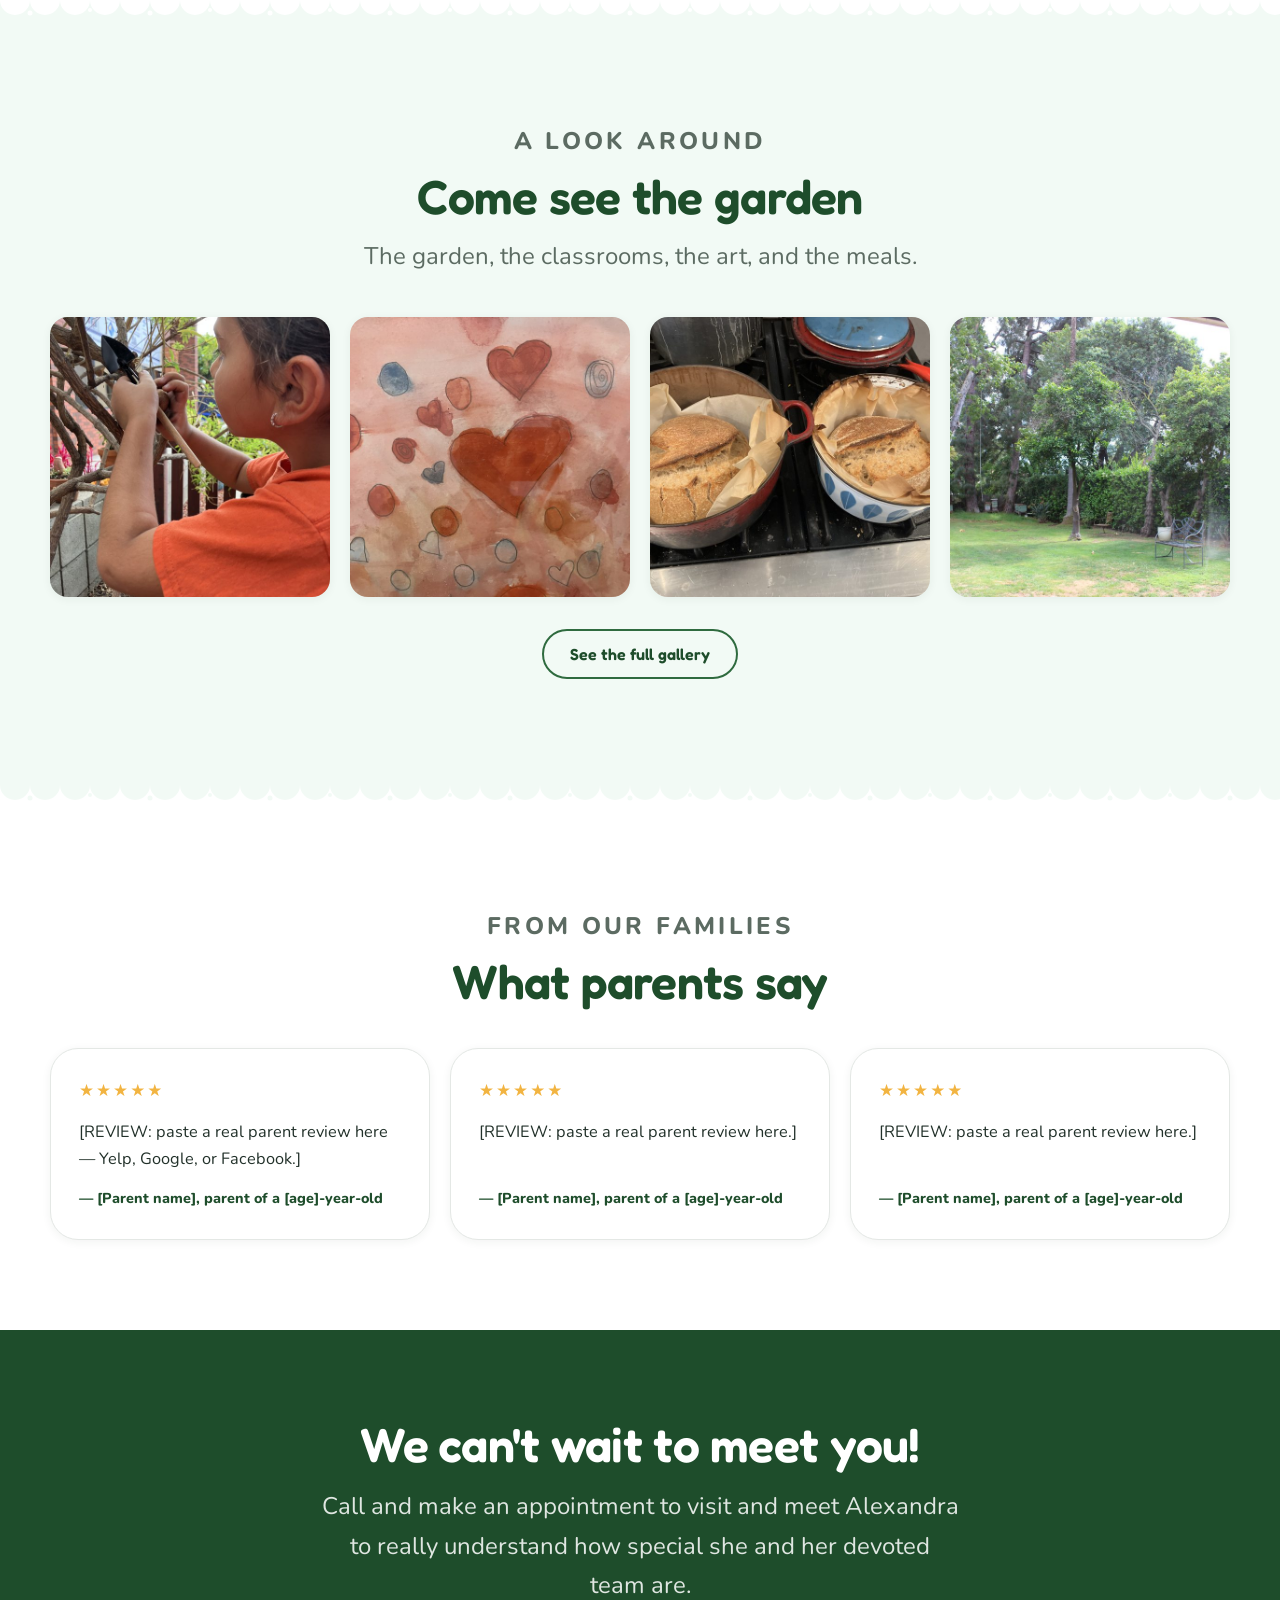
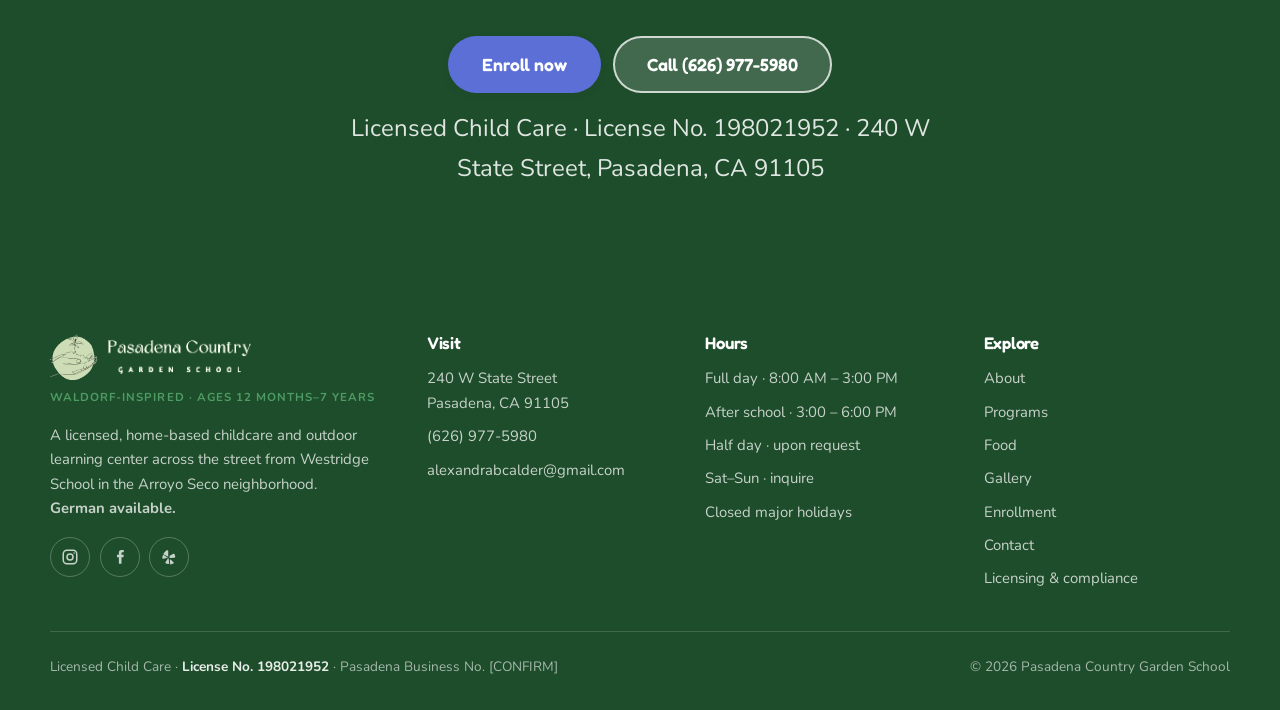
==== commit cda2e1fc: "Remove the Alexandra photo placeholders No photos of Alexandra exist yet, so the four placeholder bo" ====
--- a/index.html
+++ b/index.html
@@ -16,7 +16,7 @@
 <link rel="preconnect" href="https://fonts.googleapis.com">
 <link rel="preconnect" href="https://fonts.gstatic.com" crossorigin>
 <link href="https://fonts.googleapis.com/css2?family=Fredoka:wght@400;500;600&family=Nunito:ital,wght@0,400;0,700;0,800;1,400&display=swap" rel="stylesheet">
-<link rel="stylesheet" href="assets/css/styles.css">
+<link rel="stylesheet" href="assets/css/styles.css?v=3afdb4c7">
 <!-- Scroll reveals are gated on this class, so content stays visible if JS never runs. -->
 <script>document.documentElement.classList.add("js");</script>
 <script type="application/ld+json">
@@ -196,16 +196,12 @@
   <!-- ═══ WHY FAMILIES TRUST US ════════════════════════════════════════ -->
   <section class="section">
     <div class="wrap">
-      <div class="split split--media-right">
-        <div class="split__media" data-reveal>
-          <!-- [IMAGE: Alexandra with children, or a warm classroom moment] -->
-          <div class="ph ph--4x3">[IMAGE: Alexandra with the children — a warm, candid moment]</div>
-        </div>
-        <div class="split__body" data-reveal>
+      <div class="section__head section__head--center" data-reveal>
           <p class="eyebrow">Why families trust us</p>
           <h2>Licensed childcare, ages 12 months to 7 years</h2>
           <p>A licensed, home-based childcare and outdoor learning center. Our team is CPR certified and First Aid certified, and administers medications. Meals are provided free of charge, and German is available.</p>
-          <div class="trust" style="margin-top:1.5rem">
+      </div>
+          <div class="trust trust--center" data-reveal>
             <span class="badge"><svg viewBox="0 0 24 24" fill="none" stroke="currentColor" stroke-width="2.2" stroke-linecap="round" stroke-linejoin="round" aria-hidden="true"><path d="M12 22s8-4 8-10V5l-8-3-8 3v7c0 6 8 10 8 10Z"/><path d="m9 12 2 2 4-4"/></svg>Licensed #198021952</span>
             <span class="badge"><svg viewBox="0 0 24 24" fill="none" stroke="currentColor" stroke-width="2.2" stroke-linecap="round" stroke-linejoin="round" aria-hidden="true"><path d="M19 14c-1.5 3-7 8-7 8s-5.5-5-7-8a7 7 0 1 1 14 0Z"/><path d="M12 8v6M9 11h6"/></svg>CPR &amp; First Aid certified</span>
             <span class="badge"><svg viewBox="0 0 24 24" fill="none" stroke="currentColor" stroke-width="2.2" stroke-linecap="round" stroke-linejoin="round" aria-hidden="true"><path d="M3 11h18M5 11a7 7 0 0 1 14 0M4 15h16a2 2 0 0 1-2 2H6a2 2 0 0 1-2-2Z"/></svg>Free organic meals</span>
@@ -213,9 +209,9 @@
             <span class="badge"><svg viewBox="0 0 24 24" fill="none" stroke="currentColor" stroke-width="2.2" stroke-linecap="round" stroke-linejoin="round" aria-hidden="true"><path d="M5 8h14M5 8a2 2 0 0 1 2-2h10a2 2 0 0 1 2 2v9a2 2 0 0 1-2 2H7a2 2 0 0 1-2-2Z"/><path d="m9 12 2 2 4-4"/></svg>Medications administered</span>
             <span class="badge"><svg viewBox="0 0 24 24" fill="none" stroke="currentColor" stroke-width="2.2" stroke-linecap="round" stroke-linejoin="round" aria-hidden="true"><circle cx="12" cy="12" r="9"/><path d="M3 12h18M12 3a15 15 0 0 1 0 18 15 15 0 0 1 0-18Z"/></svg>German available</span>
           </div>
-          <a class="btn btn--outline" href="licensing.html" style="margin-top:1.5rem">Licensing &amp; compliance</a>
-        </div>
-      </div>
+          <p style="text-align:center;margin-top:2rem" data-reveal>
+            <a class="btn btn--outline" href="licensing.html">Licensing &amp; compliance</a>
+          </p>
     </div>
   </section>
 
@@ -259,18 +255,15 @@
   <!-- ═══ MEET ALEXANDRA ═══════════════════════════════════════════════ -->
   <section class="section">
     <div class="wrap">
-      <div class="split">
-        <div class="split__media" data-reveal>
-          <!-- [IMAGE: Portrait of Alexandra Pike, 3:4 portrait crop] -->
-          <div class="ph ph--3x4">[IMAGE: Portrait of Alexandra Pike]</div>
-        </div>
-        <div class="split__body" data-reveal>
+      <div class="narrow">
+        <div class="section__head section__head--center" data-reveal>
           <p class="eyebrow">Meet the director</p>
           <h2>Alexandra Pike</h2>
-          <blockquote class="pull" style="margin-top:1.25rem">Alexandra Pike is a modern marvel. She homeschooled her two children from day one through high-school graduation. She is the gem you need — and want — to trust with your child.</blockquote>
-          <p style="margin-top:1.25rem">Alexandra Pike is the owner and director of Pasadena Country Garden School.</p>
+        </div>
+        <blockquote class="pull" data-reveal>Alexandra Pike is a modern marvel. She homeschooled her two children from day one through high-school graduation. She is the gem you need — and want — to trust with your child.</blockquote>
+        <p style="text-align:center;margin-top:2rem" data-reveal>
           <a class="btn btn--green" href="about.html">Read her story</a>
-        </div>
+        </p>
       </div>
     </div>
   </section>
@@ -405,6 +398,6 @@
   <a class="btn btn--primary" href="https://schools.mybrightwheel.com/forms/53537db1-8987-4338-88eb-092476c12521/self-service" target="_blank" rel="noopener">Enroll now</a>
 </div>
 
-<script src="assets/js/main.js" defer></script>
+<script src="assets/js/main.js?v=b75c494d" defer></script>
 </body>
 </html>
--- a/assets/css/styles.css
+++ b/assets/css/styles.css
@@ -587,8 +587,13 @@
   color: var(--ink);
 }
 
+/* A readable column for sections that have no photo beside them — full-width
+   body text at 1180px is far past a comfortable measure. */
+.narrow { max-width: 46rem; margin-inline: auto; }
+
 /* Trust badges */
 .trust { display: flex; flex-wrap: wrap; gap: 0.6rem; }
+.trust--center { justify-content: center; }
 .badge {
   display: inline-flex;
   align-items: center;
